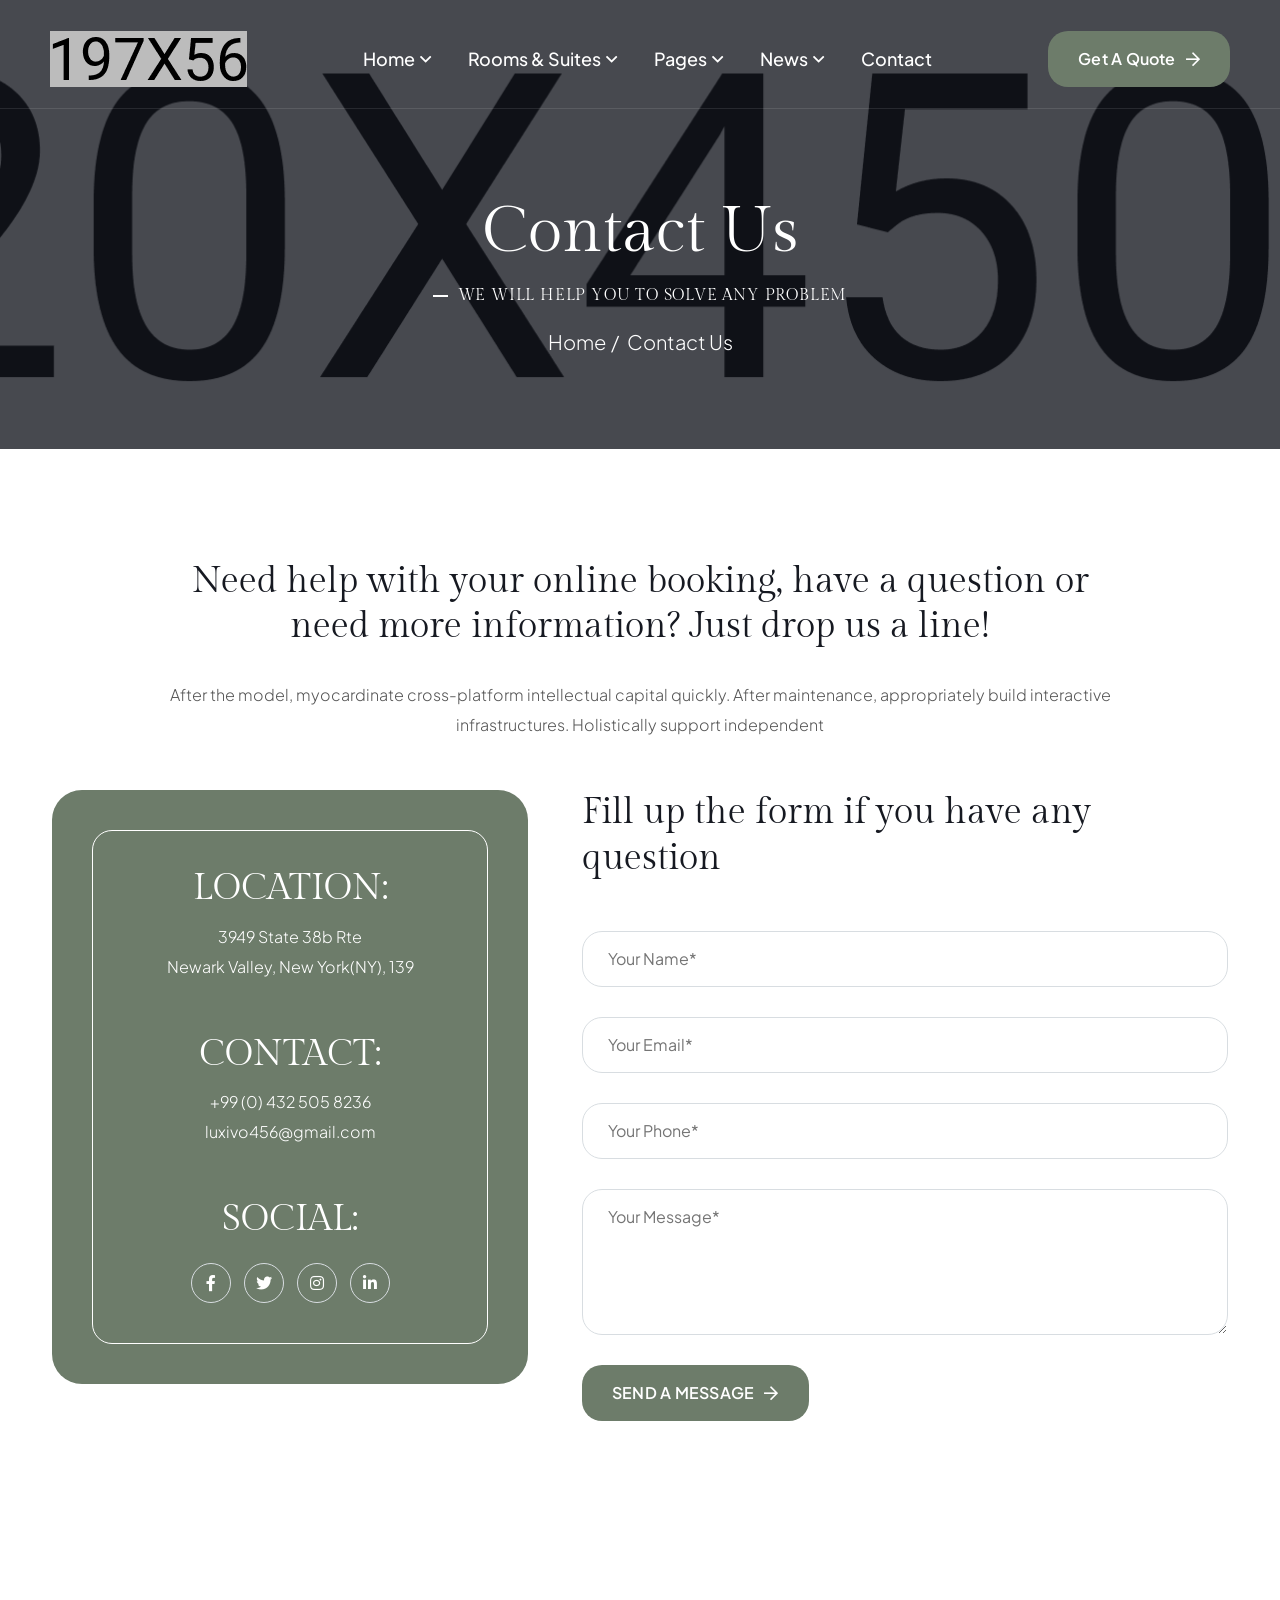
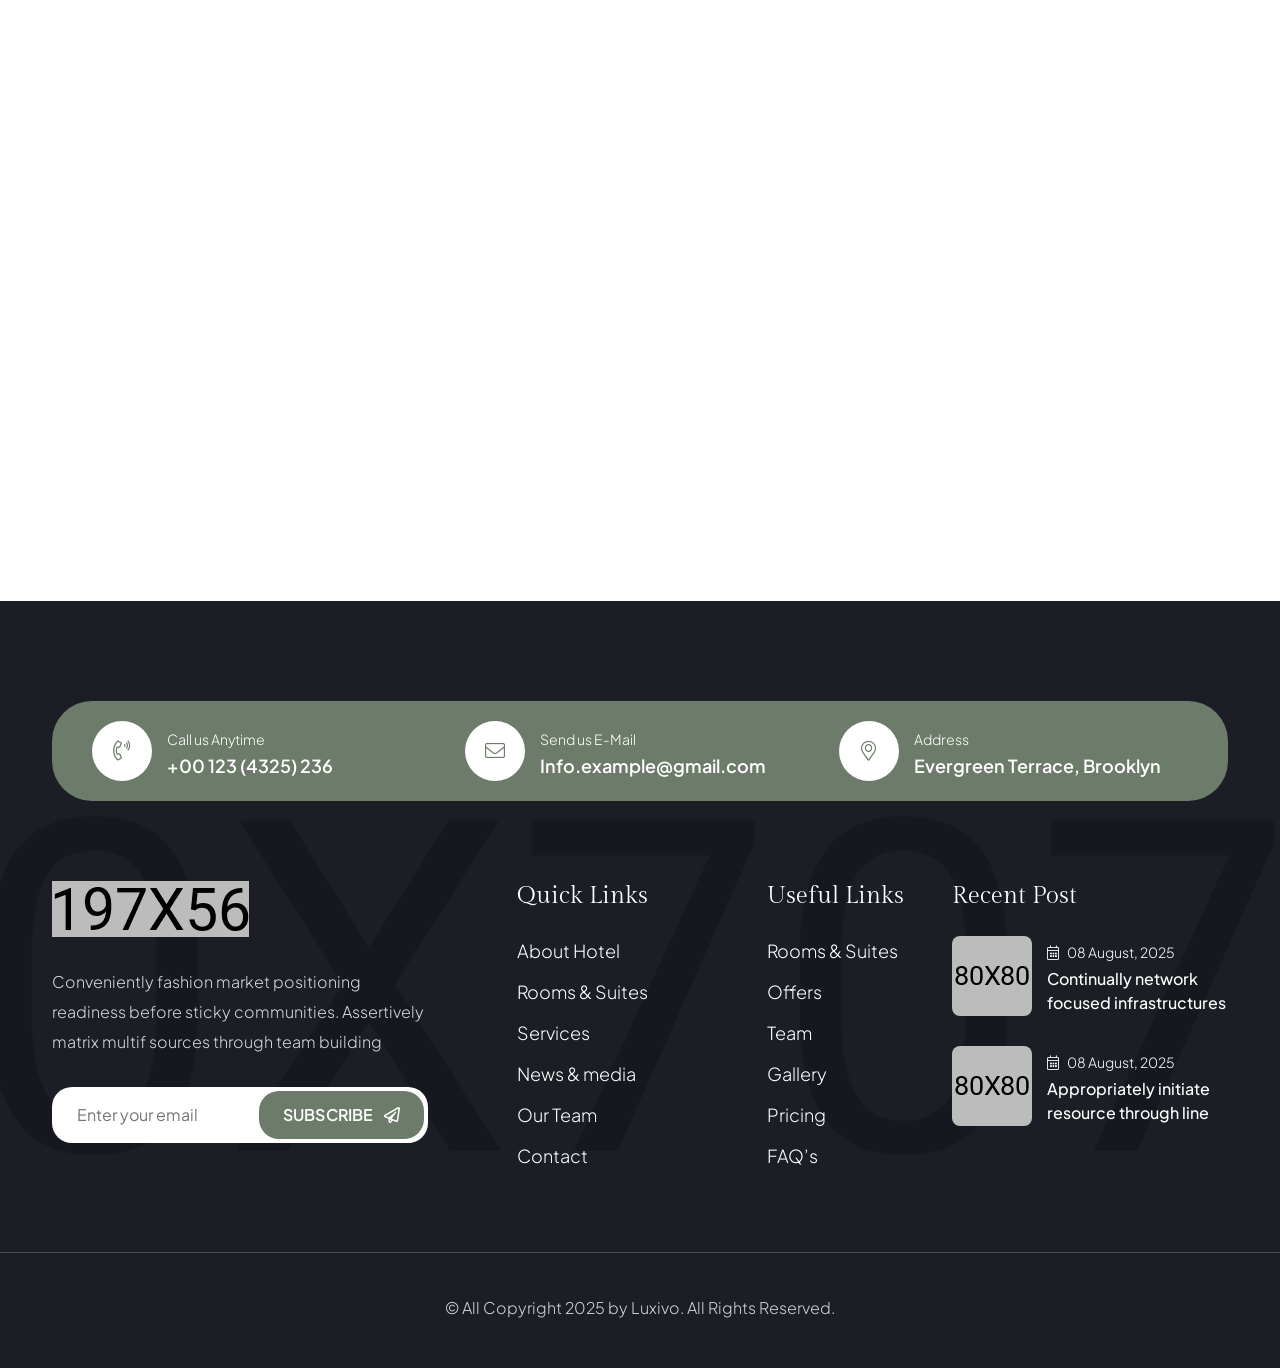
==== contact.html @ e7dfa87c "first commit" ====
<!DOCTYPE html>
<html lang="zxx">
    <head>
        <!--====== Required meta tags ======-->
        <meta charset="utf-8">
        <meta http-equiv="x-ua-compatible" content="ie=edge">
        <meta name="description" content="Hotel, Resort, Rooms">
        <meta name="viewport" content="width=device-width, initial-scale=1, shrink-to-fit=no">
        <!--====== Title ======-->
        <title>Luxivo - Hotel & Resort Booking HTML5 Template</title>
        <!--====== Favicon Icon ======-->
        <link rel="shortcut icon" href="assets/images/favicon.png" type="image/png">
        <!--====== Google Fonts ======-->
        <link href="https://fonts.googleapis.com/css2?family=Gilda+Display&family=Plus+Jakarta+Sans:ital,wght@0,200..800;1,200..800&display=swap" rel="stylesheet">
        <!--====== FontAwesome css ======-->
        <link rel="stylesheet" href="assets/fonts/fontawesome/css/all.min.css">
        <!--====== Bootstrap css ======-->
        <link rel="stylesheet" href="assets/css/plugins/bootstrap.min.css">
        <!--====== Slick-popup css ======-->
        <link rel="stylesheet" href="assets/css/plugins/slick.css">
        <!--====== Magnific-popup css ======-->
        <link rel="stylesheet" href="assets/css/plugins/magnific-popup.css">
        <!--====== Nice Select css ======-->
        <link rel="stylesheet" href="assets/css/plugins/nice-select.css">
        <!--====== Aos css ======-->
        <link rel="stylesheet" href="assets/css/plugins/aos.css">
        <!--====== Default css ======-->
        <link rel="stylesheet" href="assets/css/spacings.css">
        <!--====== Default css ======-->
        <link rel="stylesheet" href="assets/css/style.css">
    </head>
    <body>
        <!--====== Start Preloader ======-->
        <div class="preloader">
            <div class="loading-wrapper">
                <div class="loading"></div>
                <div id="loading-icon"><img src="assets/images/loader.png" alt="loader"></div>
            </div>
        </div><!--====== End Preloader ======-->
        <!--====== Start Overlay ======-->
        <div class="offcanvas__overlay"></div>
        <!--=== Start  Header Area  ===-->
        <header class="header-area header-one page-header transparent-header">
            <!--====  Header Navigation  ===-->
            <div class="header-navigation">
                <div class="container-fluid">
                    <!--====  Primary Menu  ===-->
                    <div class="primary-menu">
                        <!--====  Site Branding  ===-->
                        <div class="site-branding">
                            <a href="index.html" class="brand-logo"><img src="assets/images/logo/logo-white.png" alt="Brand Logo"></a>
                        </div>
                        <!--=== Main Menu ===-->
                        <div class="theme-nav-menu">
                            <!--=== Menu Top ===-->
                            <div class="theme-menu-top d-block d-xl-none">
                                <div class="site-branding">
                                    <a href="index.html" class="brand-logo"><img src="assets/images/logo/logo-main.png" alt="Brand Logo"></a>
                                </div>
                            </div>
                            <!--=== Main Menu ===-->
                            <nav class="main-menu">
                                <ul>
                                    <li class="menu-item has-children"><a href="index.html">Home</a>
                                        <ul class="sub-menu">
                                            <li><a href="index.html">Home One</a></li>
                                            <li><a href="index-2.html">Home Two</a></li>
                                            <li><a href="index-3.html">Home Three</a></li>
                                        </ul>
                                    </li>
                                    <li class="menu-item has-children"><a href="#">Rooms & Suites</a>
                                        <ul class="sub-menu">
                                            <li><a href="rooms.html">Rooms Grid</a></li>
                                            <li><a href="rooms-2.html">Rooms List</a></li>
                                            <li><a href="room-details.html">Room Details</a></li>
                                        </ul>
                                    </li>
                                    <li class="menu-item has-children"><a href="#">Pages</a>
                                        <ul class="sub-menu">
                                            <li><a href="about.html">About Us</a></li>
                                            <li><a href="services.html">Services</a>
                                                <ul class="sub-menu">
                                                    <li><a href="services.html">Services</a></li>
                                                    <li><a href="service-details.html">Service Details</a></li>
                                                </ul>
                                            </li>
                                            <li><a href="offer.html">Offers</a></li>
                                            <li><a href="offer-details.html">Offer Details</a></li>
                                            <li><a href="gallery.html">Our Gallery</a></li>
                                            <li><a href="team.html">Our Team</a></li>
                                            <li><a href="team-details.html">Team Details</a></li>
                                            <li><a href="pricing.html">Pricing</a></li>
                                            <li><a href="faqs.html">Faqs</a></li>
                                            <li><a href="404.html">404</a></li>
                                        </ul>
                                    </li>
                                    <li class="menu-item has-children"><a href="#">News</a>
                                        <ul class="sub-menu">
                                            <li><a href="blog-grid.html">Blog Grid</a></li>
                                            <li><a href="blog-standard.html">Blog Standard</a></li>
                                            <li><a href="blog-details.html">Blog Details</a></li>
                                        </ul>
                                    </li>
                                    <li class="menu-item"><a href="contact.html">Contact</a></li>
                                </ul>
                            </nav>
                            <!--=== Nav Button ===-->
                            <div class="theme-nav-button mt-20 d-block d-md-none">
                                <a href="contact.html" class="theme-btn style-one">Get A Quote<i class="far fa-arrow-right"></i></a>
                            </div>
                            <!--===  Menu Bottom ===-->
                            <div class="theme-menu-bottom mt-50 d-block d-xl-none">
                                <h5>Follow Us</h5>
                                <ul class="social-link">
                                    <li><a href="#"><i class="fab fa-facebook-f"></i></a></li>
                                    <li><a href="#"><i class="fab fa-twitter"></i></a></li>
                                    <li><a href="#"><i class="fab fa-linkedin-in"></i></a></li>
                                    <li><a href="#"><i class="fab fa-youtube"></i></a></li>
                                </ul>
                            </div>
                        </div>
                        <!--=== Header Nav Right ===-->
                        <div class="nav-right-item">
                            <div class="nav-button d-none d-md-block">
                                <a href="contact.html" class="theme-btn style-one">Get A Quote<i class="far fa-arrow-right"></i></a>
                            </div>
                            <div class="navbar-toggler">
                                <span></span>
                                <span></span>
                                <span></span>
                            </div>
                        </div>
                    </div>
                </div>
            </div>    
        </header><!--=== End  Header Area  ===-->
        <main>
            <!--======  Start Page Hero Section  ======-->
            <section class="page-hero bg_cover p-r z-1" data-src="assets/images/innerpage/bg/page-bg.jpg">
                <div class="container">
                    <div class="row justify-content-center">
                        <div class="col-lg-8">
                            <!--=== Page Content ===-->
                            <div class="page-content text-center">
                                <h1>Contact Us</h1>
                                <h6>We will help you to solve any problem</h6>
                                <ul>
                                    <li><a href="index.html">Home</a></li>
                                    <li>Contact Us</li>
                                </ul>
                            </div>
                        </div>
                    </div>
                </div>
            </section><!--======  End Page Hero Section  ======-->
            <!--======  Start Contact Section  ======-->
            <section class="luxivo-contact-sec pt-110 pb-120">
                <div class="container">
                    <div class="row justify-content-center">
                        <div class="col-lg-10">
                            <!--=== Text Box ===-->
                            <div class="text-box text-center mb-50">
                                <h3 class="mb-30" data-aos="fade-up" data-aos-duration="800">Need help with your online booking,
have a question or need more information? Just drop us a line!</h3>
                                <p data-aos="fade-up" data-aos-duration="1000">After the model, myocardinate cross-platform intellectual capital quickly.  After maintenance, appropriately build interactive infrastructures.  Holistically support independent</p>
                            </div>
                        </div>
                    </div>
                    <div class="row">
                        <div class="col-lg-5">
                            <!--=== Contact Info Wrapper ===-->
                            <div class="contact-info-wrapper mb-5 mb-xl-0" data-aos="fade-up" data-aos-duration="800">
                                <div class="contact-info-box">
                                    <div class="luxivo-info-box text-center">
                                        <div class="content">
                                            <h3>LOCATION:</h3>
                                            <p>3949 State 38b Rte <br> Newark Valley, New York(NY), 139</p>
                                        </div>
                                    </div>
                                    <div class="luxivo-info-box text-center">
                                        <div class="content">
                                            <h3>CONTACT:</h3>
                                            <p><a href="tel:+99(0)4325058236">+99 (0) 432 505 8236</a></p>
                                            <p><a href="tel:luxivo456@gmail.com">luxivo456@gmail.com</a></p>
                                        </div>
                                    </div>
                                    <div class="luxivo-info-box text-center">
                                        <div class="content">
                                            <h3 class="mb-20">SOCIAL:</h3>
                                            <div class="social-box">
                                                <a href="#"><i class="fab fa-facebook-f"></i></a>
                                                <a href="#"><i class="fab fa-twitter"></i></a>
                                                <a href="#"><i class="fab fa-instagram"></i></a>
                                                <a href="#"><i class="fab fa-linkedin-in"></i></a>
                                            </div>
                                        </div>
                                    </div>
                                </div>
                            </div>
                        </div>
                        <div class="col-lg-7">
                            <!--=== Contact Wrapper ===-->
                            <div class="contact-form-wrapper" data-aos="fade-up" data-aos-duration="1000">
                                <h3 class="mb-50">Fill up the form if you have any question</h3>
                                <form class="contact-form">
                                    <div class="form-gorup">
                                        <input type="text" class="form_control" placeholder="Your Name*" name="name" required>
                                    </div>
                                    <div class="form-gorup">
                                        <input type="email" class="form_control" placeholder="Your Email*" name="email" required>
                                    </div>
                                    <div class="form-gorup">
                                        <input type="text" class="form_control" placeholder="Your Phone*" name="phone" required>
                                    </div>
                                    <div class="form-gorup">
                                        <textarea class="form_control" name="message" placeholder="Your Message*" rows="4"></textarea>
                                    </div>
                                    <div class="form-gorup">
                                        <button class="theme-btn style-one">SEND A MESSAGE<i class="far fa-arrow-right"></i></button>
                                    </div>
                                </form>
                            </div>
                        </div>
                    </div>
                </div>
            </section><!--======  End Contact Section  ======-->
            <!--======  Start Map Section  ======-->
            <section class="luxivo-map-sec">
                <!--=== Map Box ===-->
                <div class="map-box mb-5 mb-xl-0" data-aos="fade-up" data-aos-duration="1200">
                    <iframe src="https://www.google.com/maps/embed?pb=!1m10!1m8!1m3!1d96777.16150026117!2d-74.00840582560909!3d40.71171357405996!3m2!1i1024!2i768!4f13.1!5e0!3m2!1sen!2sbd!4v1706508986625!5m2!1sen!2sbd" loading="lazy">
                    </iframe>
                </div>
            </section>
        </main>
        <!--======  Start Footer  ======-->
        <footer class="main-footer bg_cover" data-src="assets/images/footer/footer-bg.jpg">
            <!--=== Footer Top ===-->
            <div class="container">
                <div class="footer-top-area" data-aos="fade-up" data-aos-duration="800">
                    <div class="row">
                        <div class="col-lg-4 col-md-6">
                            <div class="luxivo-info-box style-one">
                                <div class="icon">
                                    <i class="fal fa-phone-volume"></i>
                                </div>
                                <div class="content">
                                    <span>Call us Anytime</span>
                                    <h5><a href="tel:+00123(4325)236">+00 123 (4325) 236</a></h5>
                                </div>
                            </div>
                        </div>
                        <div class="col-lg-4 col-md-6">
                            <div class="luxivo-info-box style-one">
                                <div class="icon">
                                    <i class="fal fa-envelope"></i>
                                </div>
                                <div class="content">
                                    <span>Send us E-Mail</span>
                                    <h5><a href="mailto:info.example@gmail.com">Info.example@gmail.com</a></h5>
                                </div>
                            </div>
                        </div>
                        <div class="col-lg-4 col-md-6">
                            <div class="luxivo-info-box style-one">
                                <div class="icon">
                                    <i class="fal fa-map-marker-alt"></i>
                                </div>
                                <div class="content">
                                    <span>Address</span>
                                    <h5>Evergreen Terrace, Brooklyn</h5>
                                </div>
                            </div>
                        </div>
                    </div>
                </div>
            </div>
            <!--=== Footer Widget Area ===-->
            <div class="footer-widget-area pt-80 pb-40">
                <div class="container">
                    <div class="row justify-content-center">
                        <div class="col-xl-4 col-md-6 col-sm-12 order-1">
                            <!--=== Footer Widget ===-->
                            <div class="footer-widget footer-about-widget mb-40" data-aos="fade-up" data-aos-duration="800">
                                <div class="widget-content">
                                    <div class="footer-logo mb-30">
                                        <img src="assets/images/logo/logo-white.png" alt="Logo White">
                                    </div>
                                    <p>Conveniently fashion market positioning readiness before sticky communities. Assertively matrix multif sources through team building</p>
                                    <div class="newsletter-box">
                                        <form>
                                            <div class="form-group">
                                                <input type="email" placeholder="Enter your email" class="form_control" required>
                                                <button class="theme-btn style-one">SUBSCRIBE <i class="far fa-paper-plane"></i></button>
                                            </div>
                                        </form>
                                    </div>
                                </div>
                            </div>
                        </div>
                        <div class="col-xl-5 col-sm-12 order-3 order-xl-2">
                            <div class="row">
                                <div class="col-md-6">
                                    <!--=== Footer Widget ===-->
                                    <div class="footer-widget footer-nav-widget mb-40" data-aos="fade-up" data-aos-duration="1000">
                                        <div class="widget-content">
                                            <h4 class="widget-title">Quick Links</h4>
                                            <ul class="widget-nav">
                                                <li><a href="about.html">About Hotel</a></li>
                                                <li><a href="rooms.html">Rooms & Suites</a></li>
                                                <li><a href="services.html">Services</a></li>
                                                <li><a href="blog-grid.html">News & media</a></li>
                                                <li><a href="team.html">Our Team</a></li>
                                                <li><a href="contact.html">Contact</a></li>
                                            </ul>
                                        </div>
                                    </div>
                                </div>
                                <div class="col-md-6">
                                    <!--=== Footer Widget ===-->
                                    <div class="footer-widget footer-nav-widget mb-40" data-aos="fade-up" data-aos-duration="1000">
                                        <div class="widget-content">
                                            <h4 class="widget-title">Useful Links</h4>
                                            <ul class="widget-nav">
                                                <li><a href="rooms.html">Rooms & Suites</a></li>
                                                <li><a href="offer.html">Offers</a></li>
                                                <li><a href="team.html">Team</a></li>
                                                <li><a href="gallery.html">Gallery</a></li>
                                                <li><a href="pricing.html">Pricing</a></li>
                                                <li><a href="faqs.html">FAQ’s</a></li>
                                            </ul>
                                        </div>
                                    </div>
                                </div>
                            </div>
                        </div>
                        <div class="col-xl-3 col-md-6 col-sm-12 order-2 order-xl-3">
                            <!--=== Footer Widget ===-->
                            <div class="footer-widget footer-post-widget mb-40" data-aos="fade-up" data-aos-duration="1400">
                                <div class="widget-content">
                                    <h4 class="widget-title">Recent Post</h4>
                                    <div class="recent-post-list">
                                        <div class="footer-recent-post mb-30">
                                            <div class="thumbnail">
                                                <img src="assets/images/footer/post-thumb1.jpg" alt="Post Thumbnail">
                                            </div>
                                            <div class="content">
                                                <span><i class="fal fa-calendar-alt"></i>08 August, 2025</span>
                                                <h6><a href="blog-details.html">Continually network focused infrastructures</a></h6>
                                            </div>
                                        </div>
                                        <div class="footer-recent-post mb-30">
                                            <div class="thumbnail">
                                                <img src="assets/images/footer/post-thumb2.jpg" alt="Post Thumbnail">
                                            </div>
                                            <div class="content">
                                                <span><i class="fal fa-calendar-alt"></i>08 August, 2025</span>
                                                <h6><a href="blog-details.html">Appropriately initiate resource through line</a></h6>
                                            </div>
                                        </div>
                                    </div>
                                </div>
                            </div>
                        </div>
                    </div>
                </div>
            </div>
            <!--=== Copyright Area ===-->
            <div class="copyright-area">
                <div class="container">
                    <div class="row">
                        <div class="col-xl-12">
                            <!--=== Copyright Text ===-->
                            <div class="copyright-text text-center">
                                <p>&copy; All Copyright 2025 by Luxivo. All Rights Reserved.</p>
                            </div>
                        </div>
                    </div>
                </div>
            </div>
        </footer><!--====== End Footer  ======-->
        <!--====== Back To Top  ======-->
        <div class="back-to-top" ><i class="far fa-angle-up"></i></div>
        <!--====== Jquery js ======-->
        <script src="assets/js/plugins/jquery-3.7.1.min.js"></script>
        <!--====== Bootstrap js ======-->
        <script src="assets/js/plugins/popper.min.js"></script>
        <!--====== Bootstrap js ======-->
        <script src="assets/js/plugins/bootstrap.min.js"></script>
        <!--====== Slick js ======-->
        <script src="assets/js/plugins/slick.min.js"></script>
        <!--====== Magnific js ======-->
        <script src="assets/js/plugins/jquery.magnific-popup.min.js"></script>
        <!--====== Waypoint js ======-->
        <script src="assets/js/plugins/jquery.waypoints.js"></script>
        <!--====== CounterUp js ======-->
        <script src="assets/js/plugins/jquery.counterup.min.js"></script>
        <!--====== Nice Select js ======-->
        <script src="assets/js/plugins/jquery.nice-select.min.js"></script>
        <!--====== ImagesLoaded js ======-->
        <script src="assets/js/plugins/imagesloaded.min.js"></script>
        <!--====== Isotope js ======-->
        <script src="assets/js/plugins/isotope.min.js"></script>
        <!--====== Aos js ======-->
        <script src="assets/js/plugins/aos.js"></script>
        <!--====== Common js ======-->
        <script src="assets/js/theme.js"></script>
    </body>
</html>
---- assets/css/spacings.css ----
/*---------------------------------------
    - Margin & Padding
-----------------------------------------*/
/*-- Margin Top --*/
.mt-5 {
  margin-top: 5px; }

.mt-10 {
  margin-top: 10px; }

.mt-15 {
  margin-top: 15px; }

.mt-20 {
  margin-top: 20px; }

.mt-25 {
  margin-top: 25px; }

.mt-30 {
  margin-top: 30px; }

.mt-35 {
  margin-top: 35px; }

.mt-40 {
  margin-top: 40px; }

.mt-45 {
  margin-top: 45px; }

.mt-50 {
  margin-top: 50px; }

.mt-55 {
  margin-top: 55px; }

.mt-60 {
  margin-top: 60px; }

.mt-65 {
  margin-top: 65px; }

.mt-70 {
  margin-top: 70px; }

.mt-75 {
  margin-top: 75px; }

.mt-80 {
  margin-top: 80px; }

.mt-85 {
  margin-top: 85px; }

.mt-90 {
  margin-top: 90px; }

.mt-95 {
  margin-top: 95px; }

.mt-100 {
  margin-top: 100px; }

.mt-105 {
  margin-top: 105px; }

.mt-110 {
  margin-top: 110px; }

.mt-115 {
  margin-top: 115px; }

.mt-120 {
  margin-top: 120px; }

.mt-125 {
  margin-top: 125px; }

.mt-130 {
  margin-top: 130px; }

.mt-135 {
  margin-top: 135px; }

.mt-140 {
  margin-top: 140px; }

.mt-145 {
  margin-top: 145px; }

.mt-150 {
  margin-top: 150px; }

.mt-155 {
  margin-top: 155px; }

.mt-160 {
  margin-top: 160px; }

.mt-165 {
  margin-top: 165px; }

.mt-170 {
  margin-top: 170px; }

.mt-175 {
  margin-top: 175px; }

.mt-180 {
  margin-top: 180px; }

.mt-185 {
  margin-top: 185px; }

.mt-190 {
  margin-top: 190px; }

.mt-195 {
  margin-top: 195px; }

.mt-200 {
  margin-top: 200px; }

.mt-205{
  margin-top: 205px;
}
.mt-210{
  margin-top: 210px;
}
.mt-215{
  margin-top: 215px;
}
.mt-220{
  margin-top: 220px;
}
.mt-225{
  margin-top: 225px;
}
.mt-230{
  margin-top: 230px;
}
.mt-235{
  margin-top: 235px;
}
.mt-240{
  margin-top: 240px;
}
.mt-245{
  margin-top: 245px;
}
.mt-250{
  margin-top: 250px;
}
.mt-255{
  margin-top: 255px;
}
.mt-260{
  margin-top: 260px;
}
.mt-265{
  margin-top: 265px;
}
.mt-270{
  margin-top: 270px;
}
.mt-275{
  margin-top: 275px;
}
.mt-280{
  margin-top: 280px;
}
.mt-285{
  margin-top: 285px;
}
.mt-290{
  margin-top: 290px;
}
.mt-295{
  margin-top: 295px;
}
.mt-300{
  margin-top: 300px;
}
/*-- Margin Bottom --*/
.mb-5 {
  margin-bottom: 5px; }

.mb-10 {
  margin-bottom: 10px; }

.mb-15 {
  margin-bottom: 15px; }

.mb-20 {
  margin-bottom: 20px; }

.mb-25 {
  margin-bottom: 25px; }

.mb-30 {
  margin-bottom: 30px; }

.mb-35 {
  margin-bottom: 35px; }

.mb-40 {
  margin-bottom: 40px; }

.mb-45 {
  margin-bottom: 45px; }

.mb-50 {
  margin-bottom: 50px; }

.mb-55 {
  margin-bottom: 55px; }

.mb-60 {
  margin-bottom: 60px; }

.mb-65 {
  margin-bottom: 65px; }

.mb-70 {
  margin-bottom: 70px; }

.mb-75 {
  margin-bottom: 75px; }

.mb-80 {
  margin-bottom: 80px; }

.mb-85 {
  margin-bottom: 85px; }

.mb-90 {
  margin-bottom: 90px; }

.mb-95 {
  margin-bottom: 95px; }

.mb-100 {
  margin-bottom: 100px; }

.mb-105 {
  margin-bottom: 105px; }

.mb-110 {
  margin-bottom: 110px; }

.mb-115 {
  margin-bottom: 115px; }

.mb-120 {
  margin-bottom: 120px; }

.mb-125 {
  margin-bottom: 125px; }

.mb-130 {
  margin-bottom: 130px; }

.mb-135 {
  margin-bottom: 135px; }

.mb-140 {
  margin-bottom: 140px; }

.mb-145 {
  margin-bottom: 145px; }

.mb-150 {
  margin-bottom: 150px; }

.mb-155 {
  margin-bottom: 155px; }

.mb-160 {
  margin-bottom: 160px; }

.mb-165 {
  margin-bottom: 165px; }

.mb-170 {
  margin-bottom: 170px; }

.mb-175 {
  margin-bottom: 175px; }

.mb-180 {
  margin-bottom: 180px; }

.mb-185 {
  margin-bottom: 185px; }

.mb-190 {
  margin-bottom: 190px; }

.mb-195 {
  margin-bottom: 195px; }

.mb-200 {
  margin-bottom: 200px; }

.mb-205 {
  margin-bottom: 205px; }

.mb-210 {
  margin-bottom: 210px; }

.mb-215 {
  margin-bottom: 215px; }

.mb-220 {
  margin-bottom: 220px; }

.mb-225 {
  margin-bottom: 225px; }

.mb-230 {
  margin-bottom: 230px; }

.mb-235 {
  margin-bottom: 235px; }

.mb-240 {
  margin-bottom: 240px; }

.mb-245 {
  margin-bottom: 245px; }

.mb-250 {
  margin-bottom: 250px; }

.mb-255 {
  margin-bottom: 255px; }

.mb-260 {
  margin-bottom: 260px; }

.mb-265 {
  margin-bottom: 265px; }

.mb-270 {
  margin-bottom: 270px; }

.mb-275 {
  margin-bottom: 275px; }

.mb-280 {
  margin-bottom: 280px; }

.mb-285 {
  margin-bottom: 285px; }

.mb-290 {
  margin-bottom: 290px; }

.mb-295 {
  margin-bottom: 295px; }

.mb-300 {
  margin-bottom: 300px; }

/*-- Padding Top --*/
.pt-5 {
  padding-top: 5px; }

.pt-10 {
  padding-top: 10px; }

.pt-15 {
  padding-top: 15px; }

.pt-20 {
  padding-top: 20px; }

.pt-25 {
  padding-top: 25px; }

.pt-30 {
  padding-top: 30px; }

.pt-35 {
  padding-top: 35px; }

.pt-40 {
  padding-top: 40px; }

.pt-45 {
  padding-top: 45px; }

.pt-50 {
  padding-top: 50px; }

.pt-55 {
  padding-top: 55px; }

.pt-60 {
  padding-top: 60px; }

.pt-65 {
  padding-top: 65px; }

.pt-70 {
  padding-top: 70px; }

.pt-75 {
  padding-top: 75px; }

.pt-80 {
  padding-top: 80px; }

.pt-85 {
  padding-top: 85px; }

.pt-90 {
  padding-top: 90px; }

.pt-95 {
  padding-top: 95px; }

.pt-100 {
  padding-top: 100px; }

.pt-105 {
  padding-top: 105px; }

.pt-110 {
  padding-top: 110px; }

.pt-115 {
  padding-top: 115px; }

.pt-120 {
  padding-top: 120px; }

.pt-125 {
  padding-top: 125px; }

.pt-130 {
  padding-top: 130px; }

.pt-135 {
  padding-top: 135px; }

.pt-140 {
  padding-top: 140px; }

.pt-145 {
  padding-top: 145px; }

.pt-150 {
  padding-top: 150px; }

.pt-155 {
  padding-top: 155px; }

.pt-160 {
  padding-top: 160px; }

.pt-165 {
  padding-top: 165px; }

.pt-170 {
  padding-top: 170px; }

.pt-175 {
  padding-top: 175px; }

.pt-180 {
  padding-top: 180px; }

.pt-185 {
  padding-top: 185px; }

.pt-190 {
  padding-top: 190px; }

.pt-195 {
  padding-top: 195px; }

.pt-200 {
  padding-top: 200px; }

.pt-205 {
  padding-top: 205px; }

.pt-210 {
  padding-top: 210px; }

.pt-215 {
  padding-top: 215px; }

.pt-220 {
  padding-top: 220px; }

.pt-225 {
  padding-top: 225px; }

.pt-230 {
  padding-top: 230px; }

.pt-235 {
  padding-top: 235px; }

.pt-240 {
  padding-top: 240px; }

.pt-245 {
  padding-top: 245px; }

.pt-250 {
  padding-top: 250px; }

.pt-255 {
  padding-top: 255px; }

.pt-260 {
  padding-top: 260px; }

.pt-265 {
  padding-top: 265px; }

.pt-270 {
  padding-top: 270px; }

.pt-275 {
  padding-top: 275px; }

.pt-280 {
  padding-top: 280px; }

.pt-285 {
  padding-top: 285px; }

.pt-290 {
  padding-top: 290px; }

.pt-295 {
  padding-top: 295px; }

.pt-300 {
  padding-top: 300px; }


/*-- Padding Bottom --*/
.pb-5 {
  padding-bottom: 5px; }

.pb-10 {
  padding-bottom: 10px; }

.pb-15 {
  padding-bottom: 15px; }

.pb-20 {
  padding-bottom: 20px; }

.pb-25 {
  padding-bottom: 25px; }

.pb-30 {
  padding-bottom: 30px; }

.pb-35 {
  padding-bottom: 35px; }

.pb-40 {
  padding-bottom: 40px; }

.pb-45 {
  padding-bottom: 45px; }

.pb-50 {
  padding-bottom: 50px; }

.pb-55 {
  padding-bottom: 55px; }

.pb-60 {
  padding-bottom: 60px; }

.pb-65 {
  padding-bottom: 65px; }

.pb-70 {
  padding-bottom: 70px; }

.pb-75 {
  padding-bottom: 75px; }

.pb-80 {
  padding-bottom: 80px; }

.pb-85 {
  padding-bottom: 85px; }

.pb-90 {
  padding-bottom: 90px; }

.pb-95 {
  padding-bottom: 95px; }

.pb-100 {
  padding-bottom: 100px; }

.pb-105 {
  padding-bottom: 105px; }

.pb-110 {
  padding-bottom: 110px; }

.pb-115 {
  padding-bottom: 115px; }

.pb-120 {
  padding-bottom: 120px; }

.pb-125 {
  padding-bottom: 125px; }

.pb-130 {
  padding-bottom: 130px; 
}


.pb-135 {
  padding-bottom: 135px; }

.pb-140 {
  padding-bottom: 140px; }

.pb-145 {
  padding-bottom: 145px; }

.pb-150 {
  padding-bottom: 150px; }

.pb-155 {
  padding-bottom: 155px; }

.pb-160 {
  padding-bottom: 160px; }

.pb-165 {
  padding-bottom: 165px; }

.pb-170 {
  padding-bottom: 170px; }

.pb-175 {
  padding-bottom: 175px; }

.pb-180 {
  padding-bottom: 180px; }

.pb-185 {
  padding-bottom: 185px; }

.pb-190 {
  padding-bottom: 190px; }

.pb-195 {
  padding-bottom: 195px; }

.pb-200 {
  padding-bottom: 200px; }

.pb-205 {
  padding-bottom: 205px; }

.pb-210 {
  padding-bottom: 210px; }

.pb-215 {
  padding-bottom: 215px; }

.pb-220 {
  padding-bottom: 220px; }

.pb-225 {
  padding-bottom: 225px; }

.pb-230 {
  padding-bottom: 230px; }

.pb-235 {
  padding-bottom: 235px; }

.pb-240 {
  padding-bottom: 240px; }

.pb-245 {
  padding-bottom: 245px; }

.pb-250 {
  padding-bottom: 250px; }

.pb-255 {
  padding-bottom: 255px; }

.pb-260 {
  padding-bottom: 260px; }

.pb-265 {
  padding-bottom: 265px; }

.pb-270 {
  padding-bottom: 270px; }

.pb-275 {
  padding-bottom: 275px; }

.pb-280 {
  padding-bottom: 280px; }

.pb-285 {
  padding-bottom: 285px; }

.pb-290 {
  padding-bottom: 290px; }

.pb-295 {
  padding-bottom: 295px; }

.pb-300 {
  padding-bottom: 300px; }
---- assets/css/style.css ----
/*----------------------------------------------------------------------------------- 

Template Name: Luxivo - Hotel & Resort Booking HTML5 Template
URI: https://nayonacademy.com/
Description: Luxivo is a modern, elegant, and fully responsive HTML template designed specifically for hotels, resorts, villas, guest houses, and all kinds of accommodation booking websites. With a clean layout and user-friendly design, Luxivo makes it simple for your customers to explore rooms, check availability, and make reservations with ease.
Author: Themeservices
Author URI: https://themeforest.net/user/themeservices
Version: 1.0 


------------------------------------------------------
   CSS INDEX
-----------------------------------------------------

    # Components
        # Base CSS
        # Common CSS
        # Preloader CSS
        # Offcanvas CSS
        # Animation CSS
        # Button CSS
    # Sections
       # Header CSS
       # Hero Section CSS
       # Search Section CSS
       # Elements CSS
       # About Section CSS
       # Features Section CSS
       # Service Section CSS
       # Counter Section CSS
       # Gallery Section CSS
       # Room Section CSS
       # Pricing Section CSS
       # Faq Section CSS
       # Team Section CSS
       # Testimonial Section CSS
       # Blog Section CSS
       # CTA Section CSS
       # Contact Section CSS
       # Error Section CSS
       # Footer CSS
-------------------------------------------------------    */
/*---- 

====================
1. Base CSS
    # base  CSS
====================

----*/
/* Base CSS */
:root {
  --primary-color: #6D7C6A;
  --heading-color: #161921;
  --primary-black-color: #161921;
  --gray-color: #F8F8F8;
  --white-color: #ffffff;
  --text-color: #565656;
  --border-color: #D8DDE1;
  --heading-font: "Gilda Display", serif;
  --body-font: "Plus Jakarta Sans", sans-serif;
}

html {
  font-size: 100%;
}

* {
  margin: 0;
  padding: 0;
  -webkit-box-sizing: border-box;
  box-sizing: border-box;
}

a {
  color: inherit;
  text-decoration: none;
  -webkit-transition: all 0.3s ease-out 0s;
  transition: all 0.3s ease-out 0s;
}
a:hover, a:focus {
  color: inherit;
  text-decoration: none;
}

a:focus,
input:focus,
textarea:focus,
button:focus {
  text-decoration: none;
  outline: none;
}

i,
span,
a {
  display: inline-block;
}

h1,
h2,
h3,
h4,
h5,
h6 {
  margin: 0px;
  color: var(--heading-color);
  font-family: var(--heading-font);
}

h1 {
  font-size: 80px;
  line-height: 1.15em;
}

h2 {
  font-size: 48px;
  line-height: 1.25em;
}

h3 {
  font-size: 36px;
  line-height: 1.27em;
}

h4 {
  font-size: 24px;
  line-height: 1.3em;
}

h5 {
  font-size: 18px;
  line-height: 1.1;
}

h6 {
  font-size: 16px;
  line-height: 1.5em;
}

ul, ol {
  margin: 0px;
  padding: 0px;
  list-style-type: none;
}

p {
  margin: 0px;
}

input, textarea {
  display: inherit;
}

button {
  background-color: transparent;
  border: none;
}

label {
  margin-bottom: 0;
}

iframe {
  width: 100%;
  border: none;
  display: inherit;
}

img {
  max-width: 100%;
}

body {
  font-weight: normal;
  font-style: normal;
  font-weight: 300;
  color: var(--text-color);
  font-family: var(--body-font);
  font-size: 16px;
  line-height: 30px;
  overflow-x: hidden;
}

main {
  display: block;
  width: 100%;
}

/*===== Scrollbar =====*/
::-webkit-scrollbar {
  width: 5px;
}

::-webkit-scrollbar-track {
  background: #abafb9;
}

::-webkit-scrollbar-thumb {
  background-color: #13172b;
}

/*---- 

====================
01. Base CSS
    # Common CSS
====================

----*/
@media (min-width: 1451px) {
  .container {
    max-width: 1314px;
  }
}
@media (min-width: 1200px) and (max-width: 1450px) {
  .container {
    max-width: 1200px;
  }
}
#smooth-wrapper {
  z-index: 1;
}

.p-r {
  position: relative;
}

.bg_cover {
  background-repeat: no-repeat;
  background-size: cover;
  background-position: 100% 100%;
}

.font-200 {
  font-weight: 200;
}

.form-group {
  position: relative;
}

label {
  margin-bottom: 0;
}

.form_control {
  width: 100%;
}

.text-white p,
.text-white h6,
.text-white h5,
.text-white h4,
.text-white h3,
.text-white h2, .text-white h1 {
  color: var(--white-color);
}

.gray-color {
  background-color: var(--gray-color);
}

.nice-select {
  cursor: pointer;
}
.nice-select:after {
  position: absolute;
  right: 20px;
  content: "\f107";
  font-family: "Font Awesome 5 Pro";
}

.ratings i {
  color: #FF9500;
}

/* Section Title */
.sub-title {
  font-size: 20px;
  line-height: 1;
  font-family: var(--heading-font);
  color: var(--primary-color);
  font-weight: 700;
  text-transform: uppercase;
}

.section-title .sub-title {
  margin-bottom: 13px;
}
.section-title h2 {
  font-size: 48px;
  margin-bottom: 20px;
}
@media screen and (max-width: 991.98px) {
  .section-title h2 {
    font-size: 40px;
    line-height: 55px;
  }
}
@media (max-width: 575.98px) {
  .section-title h2 {
    font-size: 28px;
    line-height: 1.5em;
  }
}

.text-white .sub-title {
  color: var(--primary-color);
}
.text-white .sub-title:after {
  background-color: var(--primary-color);
}

/* Check List */
.check-list li {
  color: var(--heading-color);
  font-size: 16px;
  line-height: 26px;
}
.check-list.style-one li {
  display: -webkit-box;
  display: -ms-flexbox;
  display: flex;
  -webkit-box-align: center;
      -ms-flex-align: center;
          align-items: center;
}
.check-list.style-one li:not(:last-child) {
  margin-bottom: 25px;
}
.check-list.style-one li i {
  margin-right: 10px;
  color: var(--primary-color);
}
.check-list.style-two li {
  position: relative;
  padding-left: 25px;
}
.check-list.style-two li:not(:last-child) {
  margin-bottom: 10px;
}
.check-list.style-two li:before {
  position: absolute;
  top: 11px;
  left: 0;
  content: "";
  width: 10px;
  height: 10px;
  border-radius: 50%;
  background-color: var(--primary-color);
}

/* Floatig Animation */
.animate-float-bob-x {
  -webkit-animation-name: float-bob-x;
          animation-name: float-bob-x;
  -webkit-animation-duration: 2s;
          animation-duration: 2s;
  -webkit-animation-iteration-count: infinite;
          animation-iteration-count: infinite;
  -webkit-animation-timing-function: linear;
          animation-timing-function: linear;
}

.animate-float-bob-y {
  -webkit-animation-name: float-bob-y;
          animation-name: float-bob-y;
  -webkit-animation-duration: 2s;
          animation-duration: 2s;
  -webkit-animation-iteration-count: infinite;
          animation-iteration-count: infinite;
  -webkit-animation-timing-function: linear;
          animation-timing-function: linear;
}

/* Rotate360 */
.rotate360 {
  -webkit-animation: spin 7s linear infinite;
  animation: spin 7s linear infinite;
}

/* ZoomInOut */
.zoomInOut {
  -webkit-animation: zoomInOut 6s linear infinite;
          animation: zoomInOut 6s linear infinite;
}

/* Switch Box */
.theme-switch-box {
  display: -webkit-box;
  display: -ms-flexbox;
  display: flex;
  -webkit-box-align: center;
      -ms-flex-align: center;
          align-items: center;
}
.theme-switch-box span {
  font-size: 18px;
  color: var(--heading-color);
}
.theme-switch-box span.left {
  margin-right: 10px;
}
.theme-switch-box span.right {
  margin-left: 10px;
}
.theme-switch-box .switch {
  display: inline-block;
  height: 26px;
  position: relative;
  width: 60px;
}
.theme-switch-box .switch input {
  display: none;
}
.theme-switch-box .switch input:checked + .slider:before {
  -webkit-transform: translateX(33px);
          transform: translateX(33px);
}
.theme-switch-box .switch .slider {
  background-color: var(--primary-black-color);
  position: absolute;
  bottom: 0;
  left: 0;
  right: 0;
  top: 0;
  margin-right: 0;
  cursor: pointer;
}
.theme-switch-box .switch .slider.round {
  border-radius: 15px;
}
.theme-switch-box .switch .slider:before {
  background-color: var(--white-color);
  position: absolute;
  bottom: 3px;
  left: 3px;
  content: "";
  height: 20px;
  width: 20px;
  border-radius: 50%;
  -webkit-transition: all 0.3s;
  transition: all 0.3s;
}

/* Pagination */
.theme-pagination ul li {
  display: inline-block;
  margin-left: 2.5px;
  margin-right: 2.5px;
}
.theme-pagination ul li a {
  width: 50px;
  height: 50px;
  border-radius: 50%;
  border: 1px solid var(--border-color);
  display: -webkit-box;
  display: -ms-flexbox;
  display: flex;
  -webkit-box-align: center;
      -ms-flex-align: center;
          align-items: center;
  -webkit-box-pack: center;
      -ms-flex-pack: center;
          justify-content: center;
  font-weight: 700;
  color: var(--heading-color);
}
.theme-pagination ul li a:hover {
  background-color: var(--primary-color);
  color: var(--white-color);
  border-color: transparent;
}

/*====== Start Back to top css ======*/
.back-to-top {
  border-radius: 50%;
  bottom: 30px;
  cursor: pointer;
  display: none;
  font-size: 20px;
  width: 50px;
  height: 50px;
  line-height: 50px;
  position: fixed;
  right: 30px;
  text-align: center;
  text-decoration: none;
  -webkit-transition: 0.3s;
  transition: 0.3s;
  z-index: 337;
  color: var(--white-color);
  background-color: var(--primary-color);
}
.back-to-top:hover {
  background-color: var(--primary-color);
  color: var(--white-color);
}

/* Preloader CSS */
.preloader {
  bottom: 0;
  height: 100%;
  left: 0;
  position: fixed;
  right: 0;
  top: 0;
  width: 100%;
  z-index: 99999;
  display: -webkit-box;
  display: -ms-flexbox;
  display: flex;
  -webkit-box-align: center;
      -ms-flex-align: center;
          align-items: center;
  -webkit-box-pack: center;
      -ms-flex-pack: center;
          justify-content: center;
  background-color: var(--white-color);
}
.preloader .loading, .preloader .loading-wrapper {
  height: 100px;
  position: relative;
  width: 100px;
  border-radius: 100%;
}
.preloader .loading-wrapper {
  margin: 40px auto;
}
.preloader .loading-wrapper .loading {
  border: 1px solid transparent;
  border-color: transparent var(--primary-black-color) transparent var(--primary-black-color);
  -webkit-animation: rotate-loading 1.5s linear 0s infinite normal;
          animation: rotate-loading 1.5s linear 0s infinite normal;
  -webkit-transform-origin: 50% 50%;
          transform-origin: 50% 50%;
  -webkit-transition: all 0.5s ease-in-out;
  transition: all 0.5s ease-in-out;
}
.preloader .loading-wrapper #loading-icon {
  position: absolute;
  top: 50%;
  left: 50%;
  -webkit-transform: translate(-50%, -50%);
          transform: translate(-50%, -50%);
}
.preloader .loading-wrapper #loading-icon img {
  width: 40px;
}

@-webkit-keyframes rotate-loading {
  0% {
    -webkit-transform: rotate(0deg);
            transform: rotate(0deg);
  }
  100% {
    -webkit-transform: rotate(360deg);
            transform: rotate(360deg);
  }
}

@keyframes rotate-loading {
  0% {
    -webkit-transform: rotate(0deg);
            transform: rotate(0deg);
  }
  100% {
    -webkit-transform: rotate(360deg);
            transform: rotate(360deg);
  }
}
/* Offcanvas Overlay */
.offcanvas__overlay {
  position: fixed;
  height: 100%;
  width: 100%;
  background: #151515;
  z-index: 1000;
  top: 0;
  opacity: 0;
  visibility: hidden;
  right: 0;
  -webkit-transition: all 0.3s;
  transition: all 0.3s;
}
.offcanvas__overlay.overlay-open {
  opacity: 0.8;
  visibility: visible;
}

.sidebar-btn {
  margin-left: 15px;
  cursor: pointer;
  text-align: right;
}

.sidebar-btn span {
  width: 30px;
  display: block;
  height: 2px;
  background-color: var(--heading-color);
}
.sidebar-btn span:nth-child(2) {
  margin-top: 5px;
  margin-bottom: 5px;
  width: 25px;
  margin-left: auto;
}

.sidebar-panel {
  position: fixed;
  z-index: 1111;
  right: 0;
  top: 0;
  width: 350px;
  height: 100%;
  opacity: 1;
  background-color: var(--white-color);
  -webkit-transition: opacity 0.45s ease-in-out, -webkit-transform 0.45s ease-in-out;
  transition: opacity 0.45s ease-in-out, -webkit-transform 0.45s ease-in-out;
  transition: transform 0.45s ease-in-out, opacity 0.45s ease-in-out;
  transition: transform 0.45s ease-in-out, opacity 0.45s ease-in-out, -webkit-transform 0.45s ease-in-out;
  -webkit-transform: translateX(calc(100% + 80px));
          transform: translateX(calc(100% + 80px));
  padding: 40px 30px;
  overflow: auto;
}
.sidebar-panel.info-open {
  -webkit-transform: translateX(0);
          transform: translateX(0);
  opacity: 1;
}
.sidebar-panel .panel-close .panel-close-btn {
  width: 40px;
  height: 40px;
  border: 1px solid var(--border-color);
  display: -webkit-box;
  display: -ms-flexbox;
  display: flex;
  -webkit-box-align: center;
      -ms-flex-align: center;
          align-items: center;
  -webkit-box-pack: center;
      -ms-flex-pack: center;
          justify-content: center;
  background-color: transparent;
}
.sidebar-panel .panel-body .panel-box h5 {
  margin-bottom: 20px;
  padding-bottom: 15px;
  border-bottom: 1px solid var(--border-color);
}
.sidebar-panel .panel-body .panel-box p {
  margin-bottom: 15px;
}
.sidebar-panel .panel-body .panel-box p i {
  width: 20px;
  margin-right: 10px;
  color: var(--primary-color);
}
.sidebar-panel .panel-body .panel-box ul.social-link li {
  display: inline-block;
  margin-right: 5px;
}
.sidebar-panel .panel-body .panel-box ul.social-link li a {
  width: 40px;
  height: 40px;
  border: 1px solid var(--border-color);
  display: -webkit-box;
  display: -ms-flexbox;
  display: flex;
  -webkit-box-align: center;
      -ms-flex-align: center;
          align-items: center;
  -webkit-box-pack: center;
      -ms-flex-pack: center;
          justify-content: center;
  border-radius: 50%;
}
.sidebar-panel .panel-body .panel-box ul.social-link li a:hover {
  background-color: var(--primary-color);
  color: var(--white-color);
}

@-webkit-keyframes playpopup {
  0% {
    -webkit-transform: scale(1);
            transform: scale(1);
    opacity: 0.6;
  }
  50% {
    -webkit-transform: scale(1.5);
            transform: scale(1.5);
    opacity: 0.3;
  }
  100% {
    -webkit-transform: scale(2);
            transform: scale(2);
    opacity: 0;
  }
}

@keyframes playpopup {
  0% {
    -webkit-transform: scale(1);
            transform: scale(1);
    opacity: 0.6;
  }
  50% {
    -webkit-transform: scale(1.5);
            transform: scale(1.5);
    opacity: 0.3;
  }
  100% {
    -webkit-transform: scale(2);
            transform: scale(2);
    opacity: 0;
  }
}
@-webkit-keyframes marquee {
  100% {
    -webkit-transform: translate(-100%, 0);
    transform: translate(-100%, 0);
  }
}
@keyframes marquee {
  100% {
    -webkit-transform: translate(-100%, 0);
    transform: translate(-100%, 0);
  }
}
@-webkit-keyframes marquee_right {
  from {
    -webkit-transform: translate3d(-100%, 0, 0);
    transform: translate3d(-100%, 0, 0);
  }
  to {
    -webkit-transform: translate3d(0, 0, 0);
    transform: translate3d(0, 0, 0);
  }
}
@keyframes marquee_right {
  from {
    -webkit-transform: translate3d(-100%, 0, 0);
    transform: translate3d(-100%, 0, 0);
  }
  to {
    -webkit-transform: translate3d(0, 0, 0);
    transform: translate3d(0, 0, 0);
  }
}
@-webkit-keyframes marquee_left {
  from {
    -webkit-transform: translate3d(0, 0, 0);
    transform: translate3d(0, 0, 0);
  }
  to {
    -webkit-transform: translate3d(-100%, 0, 0);
    transform: translate3d(-100%, 0, 0);
  }
}
@keyframes marquee_left {
  from {
    -webkit-transform: translate3d(0, 0, 0);
    transform: translate3d(0, 0, 0);
  }
  to {
    -webkit-transform: translate3d(-100%, 0, 0);
    transform: translate3d(-100%, 0, 0);
  }
}
@-webkit-keyframes float-bob-x {
  0% {
    -webkit-transform: translateX(-20px);
    transform: translateX(-20px);
  }
  50% {
    -webkit-transform: translateX(-10px);
    transform: translateX(-10px);
  }
  100% {
    -webkit-transform: translateX(-20px);
    transform: translateX(-20px);
  }
}
@keyframes float-bob-x {
  0% {
    -webkit-transform: translateX(-20px);
    transform: translateX(-20px);
  }
  50% {
    -webkit-transform: translateX(-10px);
    transform: translateX(-10px);
  }
  100% {
    -webkit-transform: translateX(-20px);
    transform: translateX(-20px);
  }
}
@-webkit-keyframes float-bob-y {
  0% {
    -webkit-transform: translateY(-20px);
    transform: translateY(-20px);
  }
  50% {
    -webkit-transform: translateY(-10px);
    transform: translateY(-10px);
  }
  100% {
    -webkit-transform: translateY(-20px);
    transform: translateY(-20px);
  }
}
@keyframes float-bob-y {
  0% {
    -webkit-transform: translateY(-20px);
    transform: translateY(-20px);
  }
  50% {
    -webkit-transform: translateY(-10px);
    transform: translateY(-10px);
  }
  100% {
    -webkit-transform: translateY(-20px);
    transform: translateY(-20px);
  }
}
@-webkit-keyframes spin {
  from {
    -webkit-transform: rotate(0deg);
    transform: rotate(0deg);
  }
  to {
    -webkit-transform: rotate(360deg);
    transform: rotate(360deg);
  }
}
@keyframes spin {
  from {
    -webkit-transform: rotate(0deg);
    transform: rotate(0deg);
  }
  to {
    -webkit-transform: rotate(360deg);
    transform: rotate(360deg);
  }
}
@-webkit-keyframes zoomInOut {
  0% {
    -webkit-transform: scale(1);
            transform: scale(1);
  }
  50% {
    -webkit-transform: scale(1.1);
            transform: scale(1.1);
  }
  100% {
    -webkit-transform: scale(1);
            transform: scale(1);
  }
}
@keyframes zoomInOut {
  0% {
    -webkit-transform: scale(1);
            transform: scale(1);
  }
  50% {
    -webkit-transform: scale(1.1);
            transform: scale(1.1);
  }
  100% {
    -webkit-transform: scale(1);
            transform: scale(1);
  }
}
/* Translate 3D Animation */
@-webkit-keyframes translateBg {
  0% {
    -webkit-transform: translate3d(0, 0, 0);
            transform: translate3d(0, 0, 0);
  }
  100% {
    -webkit-transform: translate3d(-2250px, 0, 0);
            transform: translate3d(-2250px, 0, 0);
  }
}
@keyframes translateBg {
  0% {
    -webkit-transform: translate3d(0, 0, 0);
            transform: translate3d(0, 0, 0);
  }
  100% {
    -webkit-transform: translate3d(-2250px, 0, 0);
            transform: translate3d(-2250px, 0, 0);
  }
}
.theme-btn {
  display: -webkit-inline-box;
  display: -ms-inline-flexbox;
  display: inline-flex;
  -webkit-box-align: center;
      -ms-flex-align: center;
          align-items: center;
  -webkit-box-pack: center;
      -ms-flex-pack: center;
          justify-content: center;
  font-weight: 600;
  font-family: var(--body-font);
  letter-spacing: 0.015em;
  font-size: 1rem;
  -webkit-transition: all 0.3s;
  transition: all 0.3s;
}
.theme-btn i {
  margin-left: 10px;
  -webkit-transition: all 0.35s;
  transition: all 0.35s;
}
.theme-btn.style-one {
  padding: 18px 30px;
  line-height: 20px;
  border-radius: 20px;
  background-color: var(--primary-color);
  color: var(--white-color);
}
.theme-btn.style-one:hover {
  background-color: var(--primary-black-color);
  color: var(--white-color);
}
@media screen and (max-width: 1199.98px) {
  .theme-btn.style-one {
    padding: 15px 30px;
  }
}
.theme-btn.style-two {
  border: 1px solid var(--border-color);
  padding: 15px 30px;
  line-height: 20px;
  border-radius: 20px;
  color: var(--heading-color);
}
.theme-btn.style-two:hover {
  background-color: var(--primary-color);
  color: var(--white-color);
  border-color: transparent;
}
.theme-btn:hover i {
  -webkit-transform: rotate(-45deg);
          transform: rotate(-45deg);
}

.read-more.style-one {
  font-weight: 500;
  font-family: var(--body-font);
  color: var(--heading-color);
}
.read-more.style-one i {
  margin-left: 7px;
  -webkit-transition: all 0.35s;
  transition: all 0.35s;
}
.read-more.style-one:hover {
  color: var(--primary-color);
  text-decoration: underline;
}
.read-more.style-one:hover i {
  margin-left: 10px;
}

.play-btn {
  display: -webkit-box;
  display: -ms-flexbox;
  display: flex;
  -webkit-box-align: center;
      -ms-flex-align: center;
          align-items: center;
  color: var(--heading-color);
}
.play-btn .icon {
  -webkit-box-flex: 0;
      -ms-flex: 0 0 auto;
          flex: 0 0 auto;
  width: 50px;
  height: 50px;
  border-radius: 50%;
  border: 1px solid var(--border-color);
  display: -webkit-box;
  display: -ms-flexbox;
  display: flex;
  -webkit-box-align: center;
      -ms-flex-align: center;
          align-items: center;
  -webkit-box-pack: center;
      -ms-flex-pack: center;
          justify-content: center;
  -webkit-filter: drop-shadow(10px 4px 60px rgba(169, 169, 169, 0.25));
          filter: drop-shadow(10px 4px 60px rgba(169, 169, 169, 0.25));
  margin-right: 20px;
}
.play-btn span {
  text-decoration: underline;
  font-weight: 700;
  font-family: var(--heading-font);
}

/* Transparent Header */
.transparent-header {
  position: absolute;
  top: 10px;
  left: 0;
  right: 0;
  width: 100%;
  z-index: 9999;
}

/* Header Navigation */
.header-navigation {
  -webkit-transition: all 0.3s;
  transition: all 0.3s;
}
@media screen and (max-width: 1199.98px) {
  .header-navigation {
    padding: 20px 0;
  }
}
.header-navigation .primary-menu {
  display: -webkit-box;
  display: -ms-flexbox;
  display: flex;
  -webkit-box-align: center;
      -ms-flex-align: center;
          align-items: center;
  -webkit-box-pack: justify;
      -ms-flex-pack: justify;
          justify-content: space-between;
}
@media (max-width: 767.98px) {
  .header-navigation .site-branding {
    max-width: 150px;
  }
}
.header-navigation .main-menu ul > li {
  display: inline-block;
  position: relative;
  margin-left: 17px;
  margin-right: 17px;
}
@media screen and (max-width: 1199.98px) {
  .header-navigation .main-menu ul > li {
    margin-left: 10px;
    margin-right: 10px;
  }
}
.header-navigation .main-menu ul > li > a {
  position: relative;
  display: block;
  font: 500 18px var(--body-font);
  text-transform: capitalize;
  line-height: 1;
  color: var(--heading-color);
  padding: 40px 0;
}
@media screen and (max-width: 1199.98px) {
  .header-navigation .main-menu ul > li > a {
    font-size: 16px;
  }
}
.header-navigation .main-menu ul > li > a span.dd-trigger {
  margin-left: 5px;
}
.header-navigation .main-menu ul > li .sub-menu {
  position: absolute;
  left: 0;
  top: 120%;
  width: 250px;
  opacity: 0;
  visibility: hidden;
  -webkit-transition: all 0.2s;
  transition: all 0.2s;
  z-index: 99;
  padding: 10px 0;
  background-color: var(--white-color);
  height: auto;
  text-align: left;
  -webkit-box-shadow: 0px 30px 80px 15px rgba(0, 0, 0, 0.09);
          box-shadow: 0px 30px 80px 15px rgba(0, 0, 0, 0.09);
  border-radius: 7px;
}
.header-navigation .main-menu ul > li .sub-menu li {
  display: block;
  margin: 0;
}
.header-navigation .main-menu ul > li .sub-menu li a {
  display: -webkit-box;
  display: -ms-flexbox;
  display: flex;
  -webkit-box-align: center;
      -ms-flex-align: center;
          align-items: center;
  padding: 0 30px;
  position: relative;
  line-height: 2.5;
  margin: 0;
  color: var(--heading-color);
  -webkit-transition: all 0.3s ease-out 0s;
  transition: all 0.3s ease-out 0s;
}
.header-navigation .main-menu ul > li .sub-menu li a span.dd-trigger {
  margin-left: auto;
}
.header-navigation .main-menu ul > li .sub-menu li a::after {
  display: none;
}
.header-navigation .main-menu ul > li .sub-menu li a:hover {
  color: var(--primary-color);
}
.header-navigation .main-menu ul > li .sub-menu li .sub-menu {
  left: 100%;
  top: 50%;
}
.header-navigation .main-menu ul > li .sub-menu li:hover .sub-menu {
  top: 0%;
}
.header-navigation .main-menu ul > li .sub-menu li:hover > a {
  margin-left: 5px;
  color: var(--primary-color);
}
.header-navigation .main-menu ul > li:hover > a {
  color: var(--primary-color);
}
.header-navigation .main-menu ul > li:hover > a:after {
  left: 0;
  right: auto;
  width: 100%;
}
.header-navigation .main-menu ul > li:hover > .sub-menu {
  opacity: 1;
  visibility: visible;
  top: 100%;
}
.header-navigation .navbar-toggler {
  padding: 11px 7px;
  border: 1px solid var(--heading-color);
  background-color: transparent;
  cursor: pointer;
  display: none;
  border-radius: 5px;
  margin-left: 20px;
}
.header-navigation .navbar-toggler span {
  position: relative;
  border-radius: 3px;
  display: block;
  height: 2px;
  padding: 0;
  width: 30px;
  cursor: pointer;
  display: block;
  -webkit-transition: all 0.3s ease-out 0s;
  transition: all 0.3s ease-out 0s;
  background-color: var(--heading-color);
}
.header-navigation .navbar-toggler span:not(:first-child) {
  margin-top: 5px;
}
.header-navigation .navbar-toggler.active span:nth-of-type(1) {
  -webkit-transform: rotate3d(0, 0, 1, 45deg);
          transform: rotate3d(0, 0, 1, 45deg);
  top: 7px;
}
.header-navigation .navbar-toggler.active span:nth-of-type(2) {
  opacity: 0;
}
.header-navigation .navbar-toggler.active span:nth-of-type(3) {
  -webkit-transform: rotate3d(0, 0, 1, -45deg);
          transform: rotate3d(0, 0, 1, -45deg);
  top: -7px;
}
@media screen and (max-width: 1199.98px) {
  .header-navigation .theme-nav-menu {
    text-align: left;
    position: fixed;
    top: 0;
    left: -290px;
    width: 290px;
    height: 100%;
    -webkit-transition-duration: 500ms;
            transition-duration: 500ms;
    padding: 20px 20px 30px;
    display: block;
    overflow-x: hidden;
    overflow-y: scroll;
    z-index: 9999;
    background-color: var(--white-color);
  }
  .header-navigation .theme-nav-menu.menu-on {
    left: 0;
  }
  .header-navigation .theme-nav-menu .main-menu {
    margin-top: 30px;
  }
  .header-navigation .theme-nav-menu .main-menu ul li {
    display: block;
    margin: 0;
  }
  .header-navigation .theme-nav-menu .main-menu ul li:not(:last-child) {
    border-bottom: 1px solid var(--border-color);
  }
  .header-navigation .theme-nav-menu .main-menu ul li a {
    display: block;
    padding: 12px 0;
    font-size: 18px;
  }
  .header-navigation .theme-nav-menu .main-menu ul li a:after {
    display: none;
  }
  .header-navigation .theme-nav-menu .main-menu ul li .sub-menu {
    width: 100%;
    position: relative;
    top: 0;
    left: 0;
    padding: 0;
    -webkit-box-shadow: none;
            box-shadow: none;
    background-color: transparent;
    visibility: visible;
    opacity: 1;
    display: none;
    -webkit-transition: none;
    transition: none;
  }
  .header-navigation .theme-nav-menu .main-menu ul li .sub-menu > li > a {
    padding: 5px 20px;
  }
  .header-navigation .theme-nav-menu .main-menu ul li .sub-menu > li .sub-menu {
    width: 100%;
    position: relative;
    top: 0;
    left: 0;
    padding: 0;
    -webkit-box-shadow: none;
            box-shadow: none;
    background-color: transparent;
    visibility: visible;
    opacity: 1;
    display: none;
    -webkit-transition: none;
    transition: none;
    margin-left: 30px;
  }
  .header-navigation .theme-nav-menu .main-menu ul li .dd-trigger {
    position: absolute;
    right: 0;
    top: 10px;
    height: 25px;
    width: 25px;
    border-radius: 3px;
    z-index: 2;
    cursor: pointer;
    font-size: 16px;
  }
  .header-navigation .navbar-close {
    width: 35px;
    height: 35px;
    border-radius: 4px;
    display: -webkit-box;
    display: -ms-flexbox;
    display: flex;
    -webkit-box-align: center;
        -ms-flex-align: center;
            align-items: center;
    -webkit-box-pack: center;
        -ms-flex-pack: center;
            justify-content: center;
    border: 1px solid var(--border-color);
    font-size: 16px;
  }
  .header-navigation .navbar-toggler {
    display: block;
  }
  .header-navigation .theme-menu-bottom h5 {
    margin-bottom: 25px;
  }
  .header-navigation .theme-menu-bottom .social-link li {
    display: inline-block;
    margin-right: 10px;
  }
  .header-navigation .theme-menu-bottom .social-link li a {
    width: 40px;
    height: 40px;
    border-radius: 50%;
    border: 1px solid var(--border-color);
    display: -webkit-box;
    display: -ms-flexbox;
    display: flex;
    -webkit-box-align: center;
        -ms-flex-align: center;
            align-items: center;
    -webkit-box-pack: center;
        -ms-flex-pack: center;
            justify-content: center;
  }
  .header-navigation .theme-menu-bottom .social-link li a:hover {
    background-color: var(--primary-color);
    color: var(--white-color);
  }
}

/* Nav Right Item */
.nav-right-item {
  display: -webkit-box;
  display: -ms-flexbox;
  display: flex;
  -webkit-box-align: center;
      -ms-flex-align: center;
          align-items: center;
}
.nav-right-item .theme-btn.style-one {
  color: var(--white-color);
  background-color: var(--primary-color);
}
.nav-right-item .theme-btn.style-one:hover {
  background-color: var(--white-color);
  color: var(--primary-color);
}

.header-top-bar {
  background-color: var(--primary-black-color);
  padding: 15px 0;
}
.header-top-bar .top-left span {
  color: var(--white-color);
}
.header-top-bar .top-left span:not(:last-child):after {
  display: inline-block;
  content: "/";
  margin-left: 15px;
  margin-right: 15px;
}
.header-top-bar .top-right {
  display: -webkit-box;
  display: -ms-flexbox;
  display: flex;
  -webkit-box-pack: end;
      -ms-flex-pack: end;
          justify-content: flex-end;
  -webkit-box-align: center;
      -ms-flex-align: center;
          align-items: center;
}
.header-top-bar .top-right span {
  color: var(--white-color);
}
.header-top-bar .top-right span i {
  margin-right: 10px;
  color: var(--primary-color);
}
.header-top-bar .top-right span:not(:last-child):after {
  display: inline-block;
  content: "/";
  margin-left: 15px;
  margin-right: 15px;
}

/* language Dropdown */
.luxivo-language-dropdown {
  position: relative;
  font-size: 16px;
}
.luxivo-language-dropdown.currency-dropdown {
  margin-left: 25px;
}
.luxivo-language-dropdown > a {
  color: var(--white-color);
}
.luxivo-language-dropdown > a .fa-globe {
  margin-right: 10px;
  color: var(--primary-color);
}
.luxivo-language-dropdown:hover .dropdown {
  opacity: 1;
  display: block;
  visibility: visible;
  margin: 6px 0 0 0;
}
.luxivo-language-dropdown .dropdown {
  -webkit-transition: all 0.3s ease-in-out;
  transition: all 0.3s ease-in-out;
  min-width: 100px;
  padding: 10px 15px;
  margin: 25px 0 0 0;
  position: absolute;
  z-index: 16;
  text-align: left;
  opacity: 0;
  visibility: hidden;
  left: 0;
  font-size: 16px;
  right: auto !important;
  background: #fff;
  -webkit-box-shadow: 2px 2px 15px 0 rgba(0, 0, 0, 0.07);
          box-shadow: 2px 2px 15px 0 rgba(0, 0, 0, 0.07);
  border: 1px solid #eee;
  display: block;
  border-radius: 10px;
}
.luxivo-language-dropdown .dropdown a {
  -webkit-transition: all 0.3s ease-in-out;
  transition: all 0.3s ease-in-out;
  font-size: 14px;
  font-weight: 400;
}
.luxivo-language-dropdown .dropdown a:hover {
  color: var(--primary-color);
}

/* Header One */
.header-one .container-fluid {
  padding-left: 120px;
  padding-right: 120px;
}
@media (max-width: 1650px) {
  .header-one .container-fluid {
    padding-left: 50px;
    padding-right: 50px;
  }
}
@media screen and (max-width: 1199.98px) {
  .header-one .container-fluid {
    padding-left: 15px;
    padding-right: 15px;
  }
}
.header-one .header-top-bar {
  border-bottom: 1px solid #404A4E;
}
.header-one .header-navigation .main-menu ul > li > a {
  color: var(--white-color);
}
@media screen and (max-width: 1199.98px) {
  .header-one .header-navigation .main-menu ul > li > a {
    color: var(--heading-color);
  }
}
.header-one .header-navigation .main-menu ul > li .sub-menu li a {
  color: var(--heading-color);
}
.header-one .header-navigation .main-menu ul > li .sub-menu li a:hover {
  color: var(--primary-color);
}
.header-one .header-navigation .main-menu ul > li .sub-menu li:hover > a {
  color: var(--primary-color);
}
.header-one .header-navigation .main-menu ul > li:hover > a {
  color: var(--primary-color);
}
.header-one .header-navigation .nav-right-item .navbar-toggler {
  border-color: rgba(255, 255, 255, 0.7);
}
.header-one .header-navigation .nav-right-item .navbar-toggler span {
  background-color: rgba(255, 255, 255, 0.7);
}
.header-one.page-header {
  border-bottom: 1px solid rgba(255, 255, 255, 0.1);
}

/* Header Two */
.header-two .container-fluid {
  padding-left: 120px;
  padding-right: 120px;
}
@media (max-width: 1650px) {
  .header-two .container-fluid {
    padding-left: 30px;
    padding-right: 30px;
  }
}
.header-two .nav-right-item .theme-btn.style-one:hover {
  background-color: var(--heading-color);
  color: var(--white-color);
}

/* Sticky Header */
.sticky {
  position: fixed;
  top: 0;
  left: 0;
  right: 0;
  width: 100%;
  z-index: 1000;
  margin: 0 auto;
  background-color: var(--primary-black-color);
}

.header-two .header-navigation.sticky {
  background-color: var(--white-color);
}

/*======================
    Hero Section  CSS
=======================*/
/* Avatar Box */
.luxivo-avatar-box .avatar-list ul {
  display: -webkit-inline-box;
  display: -ms-inline-flexbox;
  display: inline-flex;
  -webkit-box-align: center;
      -ms-flex-align: center;
          align-items: center;
}
.luxivo-avatar-box .avatar-list ul li {
  -webkit-box-flex: 0;
      -ms-flex: 0 0 auto;
          flex: 0 0 auto;
}
.luxivo-avatar-box .avatar-list ul li:not(:first-child) {
  margin-left: -15px;
}
.luxivo-avatar-box .avatar-list ul li img {
  width: 55px;
  height: 55px;
  border: 2px solid var(--white-color);
  border-radius: 50%;
}
.luxivo-avatar-box .avatar-list ul li span {
  width: 55px;
  height: 55px;
  border-radius: 50%;
  border: 2px solid var(--white-color);
  background-color: var(--primary-color);
  font-weight: 600;
  color: var(--white-color);
  display: -webkit-box;
  display: -ms-flexbox;
  display: flex;
  -webkit-box-align: center;
      -ms-flex-align: center;
          align-items: center;
  -webkit-box-pack: center;
      -ms-flex-pack: center;
          justify-content: center;
}

/* Hero One Section */
.luxivo-hero_one {
  position: relative;
  z-index: 1;
  padding: 250px 0 330px;
  background-color: var(--primary-black-color);
}
@media screen and (max-width: 991.98px) {
  .luxivo-hero_one {
    padding: 180px 0 120px;
  }
}
.luxivo-hero_one:after {
  position: absolute;
  content: "";
  width: 100%;
  height: 100%;
  top: 0;
  left: 0;
  background-color: rgba(22, 25, 33, 0.96);
  z-index: -1;
}
.luxivo-hero_one .hero-image {
  position: absolute;
  z-index: 1;
}
@media (max-width: 1650px) {
  .luxivo-hero_one .hero-image {
    max-width: 340px;
  }
}
@media screen and (max-width: 1199.98px) {
  .luxivo-hero_one .hero-image {
    max-width: 230px;
  }
}
@media screen and (max-width: 991.98px) {
  .luxivo-hero_one .hero-image {
    display: none;
  }
}
.luxivo-hero_one .hero-image img {
  border-radius: 30px;
}
.luxivo-hero_one .hero-image.hero-image_one {
  bottom: 140px;
  left: 120px;
}
@media (max-width: 1650px) {
  .luxivo-hero_one .hero-image.hero-image_one {
    left: 30px;
  }
}
.luxivo-hero_one .hero-image.hero-image_two {
  top: 120px;
  right: 120px;
}
@media (max-width: 1650px) {
  .luxivo-hero_one .hero-image.hero-image_two {
    right: 30px;
  }
}
@media screen and (max-width: 1199.98px) {
  .luxivo-hero_one .hero-image.hero-image_two {
    right: 30px;
    top: auto;
    bottom: 220px;
  }
}
.luxivo-hero_one .luxivo-avatar-box {
  position: absolute;
  bottom: 80px;
  right: 20%;
}
@media (max-width: 1650px) {
  .luxivo-hero_one .luxivo-avatar-box {
    bottom: 130px;
  }
}
@media screen and (max-width: 991.98px) {
  .luxivo-hero_one .luxivo-avatar-box {
    margin-top: 60px;
    right: auto;
    bottom: auto;
    position: relative;
    text-align: center;
  }
}
.luxivo-hero_one .luxivo-avatar-box h6 {
  font-size: 16px;
  color: var(--white-color);
  font-family: var(--body-font);
  margin-bottom: 10px;
}
@media screen and (max-width: 991.98px) {
  .luxivo-hero_one .luxivo-avatar-box h6 {
    text-align: center;
    margin-bottom: 20px;
  }
}
.luxivo-hero_one .luxivo-avatar-box .avatar-text-box {
  display: -webkit-box;
  display: -ms-flexbox;
  display: flex;
  -webkit-box-align: center;
      -ms-flex-align: center;
          align-items: center;
}
@media screen and (max-width: 991.98px) {
  .luxivo-hero_one .luxivo-avatar-box .avatar-text-box {
    -webkit-box-pack: center;
        -ms-flex-pack: center;
            justify-content: center;
  }
}
@media (max-width: 767.98px) {
  .luxivo-hero_one .luxivo-avatar-box .avatar-text-box {
    -webkit-box-orient: vertical;
    -webkit-box-direction: normal;
        -ms-flex-direction: column;
            flex-direction: column;
  }
}
@media (max-width: 767.98px) {
  .luxivo-hero_one .luxivo-avatar-box .avatar-text-box .avatar-list {
    margin: 20px 0;
  }
}
.luxivo-hero_one .luxivo-avatar-box .avatar-text-box .text {
  color: var(--white-color);
  max-width: 200px;
  padding-left: 16px;
  border-left: 2px solid var(--white-color);
  font-size: 14px;
  font-weight: 500;
  line-height: 24px;
  margin-left: 20px;
  text-transform: capitalize;
}
@media screen and (max-width: 991.98px) {
  .luxivo-hero_one .luxivo-avatar-box .avatar-text-box .text {
    text-align: left;
  }
}
@media (max-width: 767.98px) {
  .luxivo-hero_one .luxivo-avatar-box .avatar-text-box .text {
    max-width: 100%;
    border-left: none;
    padding-left: 0;
    margin-left: 0;
  }
}
.luxivo-hero_one .hero-content {
  position: relative;
  z-index: 2;
}
.luxivo-hero_one .hero-content h1 {
  color: var(--white-color);
  font-size: 120px;
  line-height: 1.08em;
}
@media screen and (max-width: 991.98px) {
  .luxivo-hero_one .hero-content h1 {
    font-size: 60px;
  }
}
@media (max-width: 767.98px) {
  .luxivo-hero_one .hero-content h1 {
    font-size: 40px;
    line-height: 1.3em;
  }
}
@media screen and (max-width: 1199.98px) {
  .luxivo-hero_one .hero-content {
    text-align: center;
  }
}
@media screen and (max-width: 1199.98px) {
  .luxivo-hero_one .text-box {
    text-align: center;
  }
}
.luxivo-hero_one .text-box p {
  margin-bottom: 40px;
  font-size: 18px;
  line-height: 34px;
  color: var(--white-color);
}
.luxivo-hero_one .text-box .hero-button .theme-btn.style-one:hover {
  background-color: var(--white-color);
  color: var(--primary-color);
}

/* Hero Two */
.luxivo-hero_two {
  position: relative;
  z-index: 1;
  padding-top: 200px;
}
.luxivo-hero_two:before {
  position: absolute;
  top: 0;
  left: 0;
  content: "";
  width: 100%;
  height: 50%;
  background-color: var(--primary-black-color);
  z-index: -1;
}
.luxivo-hero_two:after {
  position: absolute;
  bottom: 0;
  left: 0;
  content: "";
  width: 100%;
  height: 50%;
  background-color: var(--gray-color);
  z-index: -1;
}
.luxivo-hero_two .single-slider {
  padding: 220px 0 230px;
  position: relative;
  z-index: 1;
  border-radius: 50px;
  overflow: hidden;
}
@media screen and (max-width: 1199.98px) {
  .luxivo-hero_two .single-slider {
    padding: 140px 0 150px;
  }
}
@media (max-width: 767.98px) {
  .luxivo-hero_two .single-slider {
    padding: 110px 0 120px;
  }
}
.luxivo-hero_two .image-layer {
  position: absolute;
  top: 0;
  left: 0;
  width: 100%;
  height: 100%;
  -webkit-transition: all 1.4s cubic-bezier(0.7, 0, 0.3, 1);
  transition: all 1.4s cubic-bezier(0.7, 0, 0.3, 1);
  -webkit-transform: scale(1.2);
  transform: scale(1.2);
  z-index: -1;
}
.luxivo-hero_two .image-layer:after {
  position: absolute;
  top: 0;
  left: 0;
  content: "";
  width: 100%;
  height: 100%;
  background: -webkit-gradient(linear, left top, right top, color-stop(-12.38%, #000), color-stop(117.3%, rgba(0, 0, 0, 0)));
  background: linear-gradient(90deg, #000 -12.38%, rgba(0, 0, 0, 0) 117.3%);
  z-index: -1;
}
.luxivo-hero_two.slick-current .image-layer {
  -webkit-transform: scale(1);
  transform: scale(1);
}
.luxivo-hero_two .container-fluid {
  padding-left: 120px;
  padding-right: 120px;
}
@media (max-width: 1650px) {
  .luxivo-hero_two .container-fluid {
    padding-left: 30px;
    padding-right: 30px;
  }
}
@media screen and (max-width: 1199.98px) {
  .luxivo-hero_two .container-fluid {
    padding-left: 15px;
    padding-right: 15px;
  }
}
.luxivo-hero_two .hero-content span {
  color: var(--white-color);
  font-size: 20px;
  font-weight: 500;
  line-height: 30px;
  margin-bottom: 20px;
}
.luxivo-hero_two .hero-content h1 {
  font-weight: 400;
  color: var(--white-color);
  margin-bottom: 20px;
  font-size: 84px;
}
.luxivo-hero_two .hero-content h1 span {
  font-weight: 700;
}
@media (max-width: 1650px) {
  .luxivo-hero_two .hero-content h1 {
    font-size: 70px;
  }
}
@media (max-width: 767.98px) {
  .luxivo-hero_two .hero-content h1 {
    font-size: 36px;
    line-height: 1.5em;
  }
}
.luxivo-hero_two .hero-content p {
  max-width: 610px;
  color: var(--white-color);
  margin-bottom: 40px;
}

/* Hero Three */
.luxivo-hero_three {
  background-color: #FEF9F4;
  padding: 160px 0 155px;
  position: relative;
  z-index: 1;
  overflow: hidden;
}
@media (max-width: 1650px) {
  .luxivo-hero_three {
    padding: 100px 0 105px;
  }
}
@media screen and (max-width: 1199.98px) {
  .luxivo-hero_three {
    padding: 0 0 105px;
  }
}
.luxivo-hero_three .hero-bg {
  position: absolute;
  top: 0;
  left: 0;
  width: 90%;
  height: 100%;
  z-index: -1;
}
.luxivo-hero_three .container-fluid {
  padding-left: 120px;
  padding-right: 120px;
}
@media (max-width: 1650px) {
  .luxivo-hero_three .container-fluid {
    padding-left: 30px;
    padding-right: 30px;
  }
}
@media screen and (max-width: 1199.98px) {
  .luxivo-hero_three .container-fluid {
    padding-left: 15px;
    padding-right: 15px;
  }
}
.luxivo-hero_three .hero-image-slider {
  position: absolute;
  top: 0;
  right: 0;
  width: 50%;
  height: 100%;
}
@media screen and (max-width: 1199.98px) {
  .luxivo-hero_three .hero-image-slider {
    width: 100%;
    z-index: -1;
  }
  .luxivo-hero_three .hero-image-slider:after {
    position: absolute;
    top: 0;
    left: 0;
    content: "";
    width: 100%;
    height: 100%;
    background-color: rgba(22, 25, 33, 0.8);
  }
}
.luxivo-hero_three .hero-image-slider .slick-list, .luxivo-hero_three .hero-image-slider .slick-track {
  height: 100%;
}
.luxivo-hero_three .hero-image-slider .single-image-slide {
  height: 100%;
  width: 100%;
}
.luxivo-hero_three .hero-image-slider .single-image-slide img {
  width: 100%;
  height: 100%;
}
@media screen and (max-width: 1199.98px) {
  .luxivo-hero_three .hero-content {
    padding-top: 100px;
    text-align: center;
  }
}
.luxivo-hero_three .hero-content .sub-title {
  margin-bottom: 20px;
}
.luxivo-hero_three .hero-content h1 {
  font-size: 74px;
  margin-bottom: 15px;
}
@media (max-width: 1650px) {
  .luxivo-hero_three .hero-content h1 {
    font-size: 55px;
  }
}
@media screen and (max-width: 1199.98px) {
  .luxivo-hero_three .hero-content h1 {
    color: var(--white-color);
  }
}
@media (max-width: 767.98px) {
  .luxivo-hero_three .hero-content h1 {
    font-size: 33px;
    line-height: 50px;
  }
}
.luxivo-hero_three .hero-content p {
  margin-bottom: 25px;
}
@media screen and (max-width: 1199.98px) {
  .luxivo-hero_three .hero-content p {
    color: var(--white-color);
  }
}
@media screen and (max-width: 1199.98px) {
  .luxivo-hero_three .hero-content .luxivo-avatar-box {
    color: var(--white-color);
  }
}
.luxivo-hero_three .hero-content .luxivo-avatar-box .avatar-list {
  margin-bottom: 15px;
}
.luxivo-hero_three .hero-content .luxivo-avatar-box p {
  margin-bottom: 0;
}
.luxivo-hero_three .hero-content .luxivo-avatar-box p span {
  color: var(--heading-color);
  font-weight: 600;
}
@media screen and (max-width: 1199.98px) {
  .luxivo-hero_three .hero-content .luxivo-avatar-box p span {
    color: var(--white-color);
  }
}
.luxivo-hero_three .hero-thumb-wrapper {
  position: absolute;
  bottom: 20%;
  right: 45%;
  background-color: var(--white-color);
  border-radius: 20px;
  padding: 10px;
  max-width: 260px;
  width: 100%;
  display: -webkit-box;
  display: -ms-flexbox;
  display: flex;
  -webkit-box-align: center;
      -ms-flex-align: center;
          align-items: center;
}
@media screen and (max-width: 1199.98px) {
  .luxivo-hero_three .hero-thumb-wrapper {
    display: none;
  }
}
.luxivo-hero_three .hero-thumb-wrapper .hero-thumb-arrow .slick-arrow {
  width: 70px;
  height: 80px;
  background-color: var(--primary-color);
  display: -webkit-box;
  display: -ms-flexbox;
  display: flex;
  -webkit-box-align: center;
      -ms-flex-align: center;
          align-items: center;
  -webkit-box-pack: center;
      -ms-flex-pack: center;
          justify-content: center;
  font-size: 20px;
  color: var(--white-color);
  border-radius: 0 15px 15px 0;
  cursor: pointer;
}
.luxivo-hero_three .hero-thumb-wrapper .hero-thumb-arrow .slick-arrow.prev {
  display: none !important;
}
.luxivo-hero_three .hero-thumb-wrapper .hero-thumb-slider {
  max-width: 165px;
}
.luxivo-hero_three .hero-thumb-wrapper .single-thumb-image {
  width: 165px;
}
.luxivo-hero_three .hero-thumb-wrapper .single-thumb-image img {
  border-radius: 15px 0 0 15px;
}

/* Page Hero */
.page-hero {
  padding: 195px 0 90px;
  position: relative;
  z-index: 1;
}
.page-hero:after {
  position: absolute;
  top: 0;
  left: 0;
  content: "";
  width: 100%;
  height: 100%;
  background-color: rgba(22, 25, 33, 0.7);
  z-index: -1;
}
.page-hero .page-content h1 {
  color: var(--white-color);
  margin-bottom: 15px;
  font-size: 64px;
  text-transform: capitalize;
}
@media screen and (max-width: 1199.98px) {
  .page-hero .page-content h1 {
    font-size: 52px;
  }
}
@media (max-width: 767.98px) {
  .page-hero .page-content h1 {
    font-size: 40px;
  }
}
.page-hero .page-content h6 {
  text-transform: uppercase;
  color: var(--white-color);
  letter-spacing: 0.8px;
  margin-bottom: 20px;
}
.page-hero .page-content h6:before {
  display: inline-block;
  content: "";
  width: 15px;
  height: 2px;
  background-color: var(--white-color);
  vertical-align: middle;
  margin-right: 10px;
}
.page-hero .page-content ul li {
  display: inline-block;
  color: var(--white-color);
  font-size: 20px;
  line-height: 28px;
}
.page-hero .page-content ul li:not(:last-child):after {
  display: inline-block;
  content: "/";
  margin-left: 5px;
  margin-right: 5px;
}

.luxivo-search_one {
  background-color: var(--gray-color);
}
.luxivo-search_one .luxivo-search-wrapper {
  position: relative;
  padding: 55px 0 60px;
  z-index: 1;
}
.luxivo-search_one .luxivo-search-wrapper .shape {
  position: absolute;
  z-index: -1;
}
.luxivo-search_one .luxivo-search-wrapper .shape.shape-one {
  bottom: 0;
  left: -120px;
}
@media (max-width: 1650px) {
  .luxivo-search_one .luxivo-search-wrapper .shape.shape-one {
    left: -75px;
  }
}
@media screen and (max-width: 1199.98px) {
  .luxivo-search_one .luxivo-search-wrapper .shape.shape-one {
    display: none;
  }
}
.luxivo-search_one .luxivo-search-wrapper .shape.shape-two {
  top: 60px;
  right: -120px;
}
@media (max-width: 1650px) {
  .luxivo-search_one .luxivo-search-wrapper .shape.shape-two {
    right: -75px;
  }
}
@media screen and (max-width: 1199.98px) {
  .luxivo-search_one .luxivo-search-wrapper .shape.shape-two {
    display: none;
  }
}
.luxivo-search_one .luxivo-search-wrapper .shape.shape-three {
  bottom: 0;
  left: 50%;
  -webkit-transform: translateX(-50%);
          transform: translateX(-50%);
}
.luxivo-search_one form label {
  color: var(--heading-color);
  font-family: var(--heading-font);
  font-size: 18px;
  margin-bottom: 13px;
}
.luxivo-search_one form .nice-select, .luxivo-search_one form .form_control {
  padding: 17px 20px;
  line-height: 1;
  border-radius: 20px;
  border: 1px solid var(--border-color);
  color: var(--text-color);
  background-color: var(--white-color);
}
.luxivo-search_one form .nice-select::-webkit-input-placeholder, .luxivo-search_one form .form_control::-webkit-input-placeholder {
  color: var(--text-color);
}
.luxivo-search_one form .nice-select::-moz-placeholder, .luxivo-search_one form .form_control::-moz-placeholder {
  color: var(--text-color);
}
.luxivo-search_one form .nice-select:-ms-input-placeholder, .luxivo-search_one form .form_control:-ms-input-placeholder {
  color: var(--text-color);
}
.luxivo-search_one form .nice-select::-ms-input-placeholder, .luxivo-search_one form .form_control::-ms-input-placeholder {
  color: var(--text-color);
}
.luxivo-search_one form .nice-select::placeholder, .luxivo-search_one form .form_control::placeholder {
  color: var(--text-color);
}
.luxivo-search_one form .nice-select {
  padding: 19px 20px;
}
.luxivo-search_one form .nice-select:after {
  position: absolute;
  right: 20px;
  top: 20px;
  font-size: 18px;
}
@media screen and (max-width: 1199.98px) {
  .luxivo-search_one form .theme-btn {
    width: 80%;
  }
}

.luxivo-iconic-box.style-one {
  border-radius: 30px;
  padding: 40px 30px 35px;
  background-color: var(--gray-color);
  text-align: center;
}
.luxivo-iconic-box.style-one .icon {
  margin-bottom: 20px;
}
.luxivo-iconic-box.style-one .content .line {
  position: relative;
  background-color: var(--primary-color);
  width: 1px;
  height: 50px;
  margin-bottom: 10px;
}
.luxivo-iconic-box.style-one .content .line:after {
  position: absolute;
  bottom: 0;
  left: -2px;
  content: "";
  width: 5px;
  height: 5px;
  background-color: var(--primary-color);
  -webkit-transform: rotate(45deg);
          transform: rotate(45deg);
}
.luxivo-iconic-box.style-two .icon {
  margin-bottom: 25px;
}
.luxivo-iconic-box.style-two .content .title {
  font-size: 24px;
  margin-bottom: 10px;
}

.luxivo-iconic-left-box.style-one {
  display: -webkit-box;
  display: -ms-flexbox;
  display: flex;
  -webkit-box-align: center;
      -ms-flex-align: center;
          align-items: center;
}
.luxivo-iconic-left-box.style-one .icon {
  -webkit-box-flex: 0;
      -ms-flex: 0 0 45;
          flex: 0 0 45;
  margin-right: 15px;
}
.luxivo-iconic-left-box.style-one .content h5 {
  font-size: 18px;
}
.luxivo-iconic-left-box.style-two {
  display: -webkit-box;
  display: -ms-flexbox;
  display: flex;
  -webkit-box-align: center;
      -ms-flex-align: center;
          align-items: center;
}
.luxivo-iconic-left-box.style-two .icon {
  -webkit-box-flex: 0;
      -ms-flex: 0 0 auto;
          flex: 0 0 auto;
  margin-right: 20px;
  width: 80px;
  height: 80px;
  border-radius: 50%;
  display: -webkit-box;
  display: -ms-flexbox;
  display: flex;
  -webkit-box-align: center;
      -ms-flex-align: center;
          align-items: center;
  -webkit-box-pack: center;
      -ms-flex-pack: center;
          justify-content: center;
  background-color: var(--primary-color);
}
.luxivo-iconic-left-box.style-three {
  display: -webkit-box;
  display: -ms-flexbox;
  display: flex;
  -webkit-box-align: center;
      -ms-flex-align: center;
          align-items: center;
  border-radius: 20px;
  border: 1px solid var(--border-color);
  background-color: #FEF9F4;
  padding: 20px;
}
.luxivo-iconic-left-box.style-three .icon {
  width: 60px;
  height: 60px;
  background-color: var(--white-color);
  display: -webkit-box;
  display: -ms-flexbox;
  display: flex;
  -webkit-box-align: center;
      -ms-flex-align: center;
          align-items: center;
  -webkit-box-pack: center;
      -ms-flex-pack: center;
          justify-content: center;
  -webkit-box-flex: 0;
      -ms-flex: 0 0 auto;
          flex: 0 0 auto;
  border-radius: 20px;
  padding: 10px;
  margin-right: 16px;
}
.luxivo-iconic-left-box.style-three .content h4 {
  font-size: 24px;
}
.luxivo-iconic-left-box.style-four {
  display: -webkit-box;
  display: -ms-flexbox;
  display: flex;
  -webkit-box-align: center;
      -ms-flex-align: center;
          align-items: center;
}
.luxivo-iconic-left-box.style-four .icon {
  margin-right: 15px;
  -webkit-box-flex: 0;
      -ms-flex: 0 0 auto;
          flex: 0 0 auto;
  width: 45px;
}
.luxivo-iconic-left-box.style-four .content h5 {
  font-size: 18px;
  display: -webkit-inline-box;
  display: -ms-inline-flexbox;
  display: inline-flex;
  -webkit-box-align: center;
      -ms-flex-align: center;
          align-items: center;
  line-height: 28px;
}
.luxivo-iconic-left-box.style-four .content h5 img {
  -webkit-box-flex: 0;
      -ms-flex: 0 0 40px;
          flex: 0 0 40px;
  margin-right: 15px;
}
.luxivo-iconic-left-box.style-five {
  display: -webkit-box;
  display: -ms-flexbox;
  display: flex;
}
.luxivo-iconic-left-box.style-five:hover .icon {
  background-color: var(--primary-color);
  border-color: transparent;
}
.luxivo-iconic-left-box.style-five:hover .icon img {
  -webkit-filter: brightness(0) invert(1);
          filter: brightness(0) invert(1);
}
.luxivo-iconic-left-box.style-five .icon {
  position: relative;
  width: 60px;
  height: 60px;
  border-radius: 50%;
  display: -webkit-box;
  display: -ms-flexbox;
  display: flex;
  -webkit-box-align: center;
      -ms-flex-align: center;
          align-items: center;
  -webkit-box-pack: center;
      -ms-flex-pack: center;
          justify-content: center;
  -webkit-box-flex: 0;
      -ms-flex: 0 0 auto;
          flex: 0 0 auto;
  margin-right: 15px;
  border: 1px solid var(--border-color);
  background-color: transparent;
  -webkit-transition: all 0.3s;
  transition: all 0.3s;
}
.luxivo-iconic-left-box.style-five .icon img {
  -webkit-transition: -webkit-filter 0.3s ease;
  transition: -webkit-filter 0.3s ease;
  transition: filter 0.3s ease;
  transition: filter 0.3s ease, -webkit-filter 0.3s ease;
}
.luxivo-iconic-left-box.style-five .content h4 {
  font-size: 24px;
  margin-bottom: 10px;
}
.luxivo-iconic-left-box.style-six {
  display: -webkit-box;
  display: -ms-flexbox;
  display: flex;
  -webkit-box-align: center;
      -ms-flex-align: center;
          align-items: center;
}
.luxivo-iconic-left-box.style-six .icon {
  -webkit-box-flex: 0;
      -ms-flex: 0 0 auto;
          flex: 0 0 auto;
  margin-right: 16px;
  width: 60px;
  height: 60px;
  border-radius: 20px;
  border: 1px solid var(--border-color);
  display: -webkit-box;
  display: -ms-flexbox;
  display: flex;
  -webkit-box-align: center;
      -ms-flex-align: center;
          align-items: center;
  -webkit-box-pack: center;
      -ms-flex-pack: center;
          justify-content: center;
}

/*======================
    About Section  CSS
=======================*/
.luxivo-about_one .luxivo-image-box {
  min-height: 575px;
  position: relative;
}
.luxivo-about_one .luxivo-image-box .luxivo-image img {
  border-radius: 30px;
}
.luxivo-about_one .luxivo-image-box .luxivo-image.image_one {
  z-index: -2;
}
.luxivo-about_one .luxivo-image-box .luxivo-image.image_two {
  position: absolute;
  bottom: 0;
  right: 30px;
  z-index: 2;
}
@media (max-width: 767.98px) {
  .luxivo-about_one .luxivo-image-box .luxivo-image.image_two {
    position: relative;
    right: auto;
    bottom: auto;
    margin-top: 40px;
  }
  .luxivo-about_one .luxivo-image-box .luxivo-image.image_two img {
    width: 100%;
  }
}
.luxivo-about_one .luxivo-image-box .luxivo-customer-box {
  position: absolute;
  left: 35px;
  bottom: 60px;
  max-width: 190px;
  width: 100%;
  padding: 23px 30px;
  border-radius: 30px;
  display: inline-block;
  background-color: var(--primary-color);
}
@media (max-width: 767.98px) {
  .luxivo-about_one .luxivo-image-box .luxivo-customer-box {
    position: relative;
    left: auto;
    bottom: auto;
    max-width: 100%;
    margin: 40px 0;
  }
}
.luxivo-about_one .luxivo-image-box .luxivo-customer-box .content h3 {
  color: var(--white-color);
  font-size: 30px;
}
.luxivo-about_one .luxivo-image-box .luxivo-customer-box .content p {
  color: var(--white-color);
}
.luxivo-about_one .luxivo-image-box .luxivo-experience-box {
  display: inline-block;
  padding: 40px 30px;
  height: 400px;
  background-color: var(--primary-color);
  border-radius: 80px 30px 30px 30px;
  position: absolute;
  right: -10px;
  bottom: 0;
  z-index: 1;
}
@media (max-width: 767.98px) {
  .luxivo-about_one .luxivo-image-box .luxivo-experience-box {
    position: relative;
    right: auto;
    bottom: auto;
    width: 100%;
    display: -webkit-box;
    display: -ms-flexbox;
    display: flex;
    -webkit-box-align: center;
        -ms-flex-align: center;
            align-items: center;
    -webkit-box-pack: center;
        -ms-flex-pack: center;
            justify-content: center;
    text-align: center;
    height: 300px;
  }
}
.luxivo-about_one .luxivo-image-box .luxivo-experience-box .content h3 {
  color: var(--white-color);
  font-size: 60px;
}
.luxivo-about_one .luxivo-image-box .luxivo-experience-box .content p {
  color: var(--white-color);
  font-size: 20px;
  font-weight: 500;
}
.luxivo-about_one .luxivo-content-box {
  padding-left: 40px;
}
@media (max-width: 1650px) {
  .luxivo-about_one .luxivo-content-box {
    padding-left: 30px;
  }
}
@media screen and (max-width: 1199.98px) {
  .luxivo-about_one .luxivo-content-box {
    padding-left: 0;
  }
}
.luxivo-about_one .luxivo-content-box .section-title {
  padding-bottom: 0;
  border-bottom: 1px solid var(--border-color);
  margin-bottom: 15px;
}
.luxivo-about_one .luxivo-content-box > p {
  margin-bottom: 25px;
}
@media screen and (max-width: 1199.98px) {
  .luxivo-about_one .luxivo-content-box {
    padding-left: 0;
  }
}
.luxivo-about_one .luxivo-content-box .luxivo-button-wrap {
  display: -webkit-box;
  display: -ms-flexbox;
  display: flex;
  -webkit-box-align: center;
      -ms-flex-align: center;
          align-items: center;
}
@media (max-width: 767.98px) {
  .luxivo-about_one .luxivo-content-box .luxivo-button-wrap {
    -webkit-box-align: start;
        -ms-flex-align: start;
            align-items: flex-start;
    -webkit-box-orient: vertical;
    -webkit-box-direction: normal;
        -ms-flex-direction: column;
            flex-direction: column;
  }
}
.luxivo-about_one .luxivo-content-box .luxivo-button-wrap .author-thumb-item {
  margin-left: 40px;
}
@media (max-width: 767.98px) {
  .luxivo-about_one .luxivo-content-box .luxivo-button-wrap .author-thumb-item {
    margin-left: 0;
    margin-top: 30px;
  }
}
.luxivo-about_one .luxivo-content-box .luxivo-button-wrap .author-thumb-item .author-thumb {
  margin-right: 15px;
}
.luxivo-about_one .luxivo-content-box .luxivo-button-wrap .author-thumb-item .author-info img {
  margin-bottom: 10px;
}

.luxivo-about_two .luxivo-image-box {
  position: relative;
  min-height: 580px;
  position: relative;
  margin-right: 30px;
}
.luxivo-about_two .luxivo-image-box .luxivo-image img {
  border-radius: 30px;
}
.luxivo-about_two .luxivo-image-box .luxivo-image.image_two {
  position: absolute;
  bottom: 0;
  right: 0;
}
.luxivo-about_two .luxivo-image-box .luxivo-image.image_two img {
  border: 6px solid var(--white-color);
}
@media (max-width: 767.98px) {
  .luxivo-about_two .luxivo-image-box .luxivo-image.image_two {
    position: relative;
    bottom: auto;
    right: auto;
    margin-top: 40px;
  }
}
.luxivo-about_two .luxivo-image-box .luxivo-experiece-box {
  position: absolute;
  top: 130px;
  right: 30px;
  background-color: var(--primary-color);
  max-width: 120px;
  border-radius: 10px;
  padding: 10px 20px 15px;
}
.luxivo-about_two .luxivo-image-box .luxivo-experiece-box .content h3 {
  font-size: 30px;
  color: var(--white-color);
}
.luxivo-about_two .luxivo-image-box .luxivo-experiece-box .content p {
  font-weight: 500;
  line-height: 26px;
  color: var(--white-color);
}
.luxivo-about_two .luxivo-image-box .luxivo-avatar-box {
  margin-top: 30px;
  margin-left: 40px;
}
@media (max-width: 767.98px) {
  .luxivo-about_two .luxivo-image-box .luxivo-avatar-box {
    margin-left: 0;
  }
}

.luxivo-about_three {
  background-color: var(--gray-color);
}
.luxivo-about_three .luxivo-content-wrapper {
  margin-left: -150px;
  display: -webkit-box;
  display: -ms-flexbox;
  display: flex;
  -webkit-box-align: center;
      -ms-flex-align: center;
          align-items: center;
}
@media (max-width: 1650px) {
  .luxivo-about_three .luxivo-content-wrapper {
    margin-left: -80px;
  }
}
@media screen and (max-width: 1199.98px) {
  .luxivo-about_three .luxivo-content-wrapper {
    margin-left: 0;
  }
}
@media screen and (max-width: 991.98px) {
  .luxivo-about_three .luxivo-content-wrapper {
    -webkit-box-align: start;
        -ms-flex-align: start;
            align-items: flex-start;
    -webkit-box-orient: vertical;
    -webkit-box-direction: normal;
        -ms-flex-direction: column;
            flex-direction: column;
  }
}
.luxivo-about_three .luxivo-content-wrapper .luxivo-image-box {
  -webkit-box-flex: 0;
      -ms-flex: 0 0 auto;
          flex: 0 0 auto;
  max-width: 370px;
  margin-right: 60px;
}
@media (max-width: 1650px) {
  .luxivo-about_three .luxivo-content-wrapper .luxivo-image-box {
    margin-right: 40px;
  }
}
@media screen and (max-width: 1199.98px) {
  .luxivo-about_three .luxivo-content-wrapper .luxivo-image-box {
    margin-right: 20px;
  }
}
@media screen and (max-width: 991.98px) {
  .luxivo-about_three .luxivo-content-wrapper .luxivo-image-box {
    margin-right: 0;
  }
}
.luxivo-about_three .luxivo-content-wrapper .luxivo-image-box img {
  border-radius: 30px;
}
.luxivo-about_three .luxivo-content-wrapper .luxivo-content-box > p {
  margin-bottom: 30px;
}
.luxivo-about_three .counter-wrapper .item-column .luxivo-counter-item {
  padding-right: 15px;
  padding-left: 15px;
}
@media (max-width: 767.98px) {
  .luxivo-about_three .counter-wrapper .item-column .luxivo-counter-item {
    padding-right: 0;
    padding-left: 0;
  }
}
.luxivo-about_three .counter-wrapper .item-column:not(:last-child) .luxivo-counter-item {
  padding-right: 0;
  border-right: 1px solid var(--border-color);
}
.luxivo-about_three .counter-wrapper .item-column:first-child .luxivo-counter-item {
  padding-left: 0;
}

.luxivo-about-sec .container-fluid {
  padding-left: 30px;
  padding-right: 30px;
}
@media screen and (max-width: 1199.98px) {
  .luxivo-about-sec .container-fluid {
    padding-left: 15px;
    padding-right: 15px;
  }
}
.luxivo-about-sec .gallery-slider-two {
  margin-left: -15px;
  margin-right: -15px;
}
@media screen and (max-width: 991.98px) {
  .luxivo-about-sec .gallery-slider-two {
    margin-left: -12px;
    margin-right: -12px;
  }
}
.luxivo-about-sec .gallery-slider-two .slick-slide {
  margin-left: 15px;
  margin-right: 15px;
}
@media screen and (max-width: 991.98px) {
  .luxivo-about-sec .gallery-slider-two .slick-slide {
    margin-left: 12px;
    margin-right: 12px;
  }
}

.luxivo-about-content-box p {
  margin-bottom: 25px;
}

/*======================
    Features Section  CSS
=======================*/
.luxivo-feature-item.style-one {
  padding: 40px;
  border-radius: 30px;
  background-color: var(--primary-black-color);
  -webkit-transition: all 0.3s;
  transition: all 0.3s;
}
.luxivo-feature-item.style-one .icon {
  position: relative;
  margin-bottom: 55px;
}
.luxivo-feature-item.style-one .icon img {
  -webkit-transition: -webkit-filter 0.3s ease;
  transition: -webkit-filter 0.3s ease;
  transition: filter 0.3s ease;
  transition: filter 0.3s ease, -webkit-filter 0.3s ease;
}
.luxivo-feature-item.style-one .content h4 {
  color: var(--white-color);
  font-size: 24px;
}
.luxivo-feature-item.style-one .content h4:after {
  display: block;
  content: "";
  width: 150px;
  height: 1px;
  background-color: var(--primary-color);
  margin-bottom: 20px;
  margin-top: 20px;
}
.luxivo-feature-item.style-one .content p {
  color: var(--white-color);
  margin-bottom: 35px;
}
.luxivo-feature-item.style-one .content .theme-btn.style-two {
  color: var(--white-color);
}
.luxivo-feature-item.style-one:hover {
  background-color: var(--primary-color);
}
.luxivo-feature-item.style-one:hover .icon img {
  -webkit-filter: brightness(0) invert(1);
          filter: brightness(0) invert(1);
}
.luxivo-feature-item.style-one:hover .content h4:after {
  background-color: var(--white-color);
}
.luxivo-feature-item.style-one:hover .content .theme-btn.style-two {
  background-color: var(--white-color);
  color: var(--heading-color);
}
.luxivo-feature-item.style-two {
  text-align: center;
}
.luxivo-feature-item.style-two .icon {
  margin-bottom: 25px;
}
.luxivo-feature-item.style-two .content h4 {
  margin-bottom: 15px;
}

.luxivo-feature-card .thumbnail img {
  width: 100%;
  border-radius: 30px;
}
.luxivo-feature-card .content {
  padding-top: 23px;
}
.luxivo-feature-card .content .title {
  font-size: 30px;
}

/* Features Section CSS */
.luxivo-features_one {
  position: relative;
  z-index: 1;
}
.luxivo-features_one:after {
  position: absolute;
  top: 0;
  left: 0;
  content: "";
  width: 100%;
  height: 100%;
  background-color: rgba(22, 25, 33, 0.6);
  z-index: -1;
}
.luxivo-features_one .container-fluid {
  padding-left: 120px;
  padding-right: 120px;
}
@media (max-width: 1650px) {
  .luxivo-features_one .container-fluid {
    padding-left: 50px;
    padding-right: 50px;
  }
}
@media screen and (max-width: 1199.98px) {
  .luxivo-features_one .container-fluid {
    padding-left: 15px;
    padding-right: 15px;
  }
}
.luxivo-features_one .features-arrows {
  position: relative;
  display: -webkit-box;
  display: -ms-flexbox;
  display: flex;
  -webkit-box-align: center;
      -ms-flex-align: center;
          align-items: center;
  -webkit-box-pack: center;
      -ms-flex-pack: center;
          justify-content: center;
  gap: 15px;
}
.luxivo-features_one .features-arrows:before, .luxivo-features_one .features-arrows:after {
  content: "";
  display: inline-block;
  width: 90%;
  height: 1px;
  background-color: #565656;
}
.luxivo-features_one .features-arrows .slick-arrow {
  -webkit-box-flex: 0;
      -ms-flex: 0 0 auto;
          flex: 0 0 auto;
  width: 50px;
  height: 50px;
  border-radius: 50%;
  border: 1px solid var(--border-color);
  display: -webkit-box;
  display: -ms-flexbox;
  display: flex;
  -webkit-box-align: center;
      -ms-flex-align: center;
          align-items: center;
  -webkit-box-pack: center;
      -ms-flex-pack: center;
          justify-content: center;
  color: var(--white-color);
  cursor: pointer;
  z-index: 1;
  -webkit-transition: all 0.3s;
  transition: all 0.3s;
}
.luxivo-features_one .features-arrows .slick-arrow:hover {
  background-color: var(--primary-color);
  color: var(--white-color);
  border-color: transparent;
}

.luxivo-features_two .luxivo-image-box {
  position: relative;
}
.luxivo-features_two .luxivo-image-box .luxivo-image img {
  width: 100%;
  border-radius: 220px 220px 0 0;
}
.luxivo-features_two .luxivo-image-box .shape {
  position: absolute;
  bottom: 0;
  left: 0;
}
.luxivo-features_two .features-list.list-left {
  padding-right: 20px;
  text-align: right;
}
@media (max-width: 767.98px) {
  .luxivo-features_two .features-list.list-left {
    padding-right: 0;
    text-align: left;
  }
}
.luxivo-features_two .features-list.list-right {
  padding-left: 20px;
}
@media (max-width: 767.98px) {
  .luxivo-features_two .features-list.list-right {
    padding-left: 0;
  }
}
.luxivo-features_two .features-list .luxivo-iconic-box:not(:last-child) {
  border-bottom: 1px solid var(--border-color);
  padding-bottom: 30px;
  margin-bottom: 35px;
}

.luxivo-features_three .container-fluid {
  padding-left: 150px;
  padding-right: 150px;
}
@media (max-width: 1650px) {
  .luxivo-features_three .container-fluid {
    padding-left: 50px;
    padding-right: 50px;
  }
}
@media screen and (max-width: 1199.98px) {
  .luxivo-features_three .container-fluid {
    padding-left: 15px;
    padding-right: 15px;
  }
}

/* Features Slider */
.features-slider-two,
.features-slider {
  margin-left: -15px;
  margin-right: -15px;
}
@media screen and (max-width: 991.98px) {
  .features-slider-two,
  .features-slider {
    margin-left: -12px;
    margin-right: -12px;
  }
}
.features-slider-two .slick-slide,
.features-slider .slick-slide {
  margin-left: 15px;
  margin-right: 15px;
}
@media screen and (max-width: 991.98px) {
  .features-slider-two .slick-slide,
  .features-slider .slick-slide {
    margin-left: 12px;
    margin-right: 12px;
  }
}

/* Facilities Section CSS */
.luxivo-facilities_one .luxivo-image-box {
  position: relative;
  z-index: 1;
}
.luxivo-facilities_one .luxivo-image-box .luxivo-image img {
  border-radius: 30px;
}
.luxivo-facilities_one .luxivo-image-box .luxivo-image.image_one {
  position: relative;
  overflow: hidden;
  max-width: 455px;
}
.luxivo-facilities_one .luxivo-image-box .luxivo-image.image_one .shape {
  position: absolute;
  top: 0;
  left: 0;
}
.luxivo-facilities_one .luxivo-image-box .luxivo-image.image_one .overlay {
  position: absolute;
  top: 0;
  left: 0;
  width: 100%;
  height: 100%;
  background-color: rgba(16, 29, 34, 0.6);
  border-radius: 30px;
}
.luxivo-facilities_one .luxivo-image-box .luxivo-image.image_two {
  position: absolute;
  bottom: 75px;
  right: -40px;
}
.luxivo-facilities_one .luxivo-image-box .luxivo-image.image_two img {
  border: 5px solid var(--white-color);
}
@media screen and (max-width: 1199.98px) {
  .luxivo-facilities_one .luxivo-image-box .luxivo-image.image_two {
    right: 40px;
  }
}
@media (max-width: 767.98px) {
  .luxivo-facilities_one .luxivo-image-box .luxivo-image.image_two {
    position: relative;
    bottom: auto;
    right: auto;
    margin-top: 40px;
  }
}
.luxivo-facilities_one .luxivo-content-box {
  padding-left: 70px;
}
@media (max-width: 1650px) {
  .luxivo-facilities_one .luxivo-content-box {
    padding-left: 40px;
  }
}
@media screen and (max-width: 1199.98px) {
  .luxivo-facilities_one .luxivo-content-box {
    padding-left: 0;
  }
}
.luxivo-facilities_one .luxivo-content-box > p {
  margin-bottom: 35px;
}
.luxivo-facilities_one .luxivo-content-box .iconic-box-wrapper {
  margin-bottom: 40px;
  border: 1px solid #d8dde1;
  border-radius: 30px;
  padding: 30px;
}
.luxivo-facilities_one .luxivo-content-box .iconic-box-wrapper .item-column:not(:last-child) {
  border-right: 1px solid var(--border-color);
}
@media (max-width: 767.98px) {
  .luxivo-facilities_one .luxivo-content-box .iconic-box-wrapper .item-column:not(:last-child) {
    border-right: none;
  }
}
.luxivo-facilities_one .luxivo-content-box .iconic-box-wrapper .item-column:last-child .luxivo-iconic-left-box.style-two {
  padding-left: 60px;
}
@media screen and (max-width: 1199.98px) {
  .luxivo-facilities_one .luxivo-content-box .iconic-box-wrapper .item-column:last-child .luxivo-iconic-left-box.style-two {
    padding-left: 20px;
  }
}
@media (max-width: 767.98px) {
  .luxivo-facilities_one .luxivo-content-box .iconic-box-wrapper .item-column:last-child .luxivo-iconic-left-box.style-two {
    padding-left: 0;
    margin-top: 30px;
  }
}

.luxivo-facilities_two {
  position: relative;
  z-index: 1;
}
.luxivo-facilities_two:after {
  position: absolute;
  top: 0;
  left: 0;
  content: "";
  width: 100%;
  height: 100%;
  z-index: -1;
  background-color: rgba(22, 25, 33, 0.6);
}
.luxivo-facilities_two .facilities-wrapper {
  background-color: var(--white-color);
  border-radius: 30px;
  padding: 60px 60px 20px;
}
@media (max-width: 767.98px) {
  .luxivo-facilities_two .facilities-wrapper {
    padding: 40px 30px;
  }
  .luxivo-facilities_two .facilities-wrapper .luxivo-iconic-left-box.style-five {
    -webkit-box-orient: vertical;
    -webkit-box-direction: normal;
        -ms-flex-direction: column;
            flex-direction: column;
    -webkit-box-align: start;
        -ms-flex-align: start;
            align-items: flex-start;
  }
  .luxivo-facilities_two .facilities-wrapper .luxivo-iconic-left-box.style-five .content {
    margin-top: 20px;
  }
}

/* Why Choose Section */
.luxivo-choose-sec .luxivo-content-box {
  padding-right: 50px;
}
@media screen and (max-width: 1199.98px) {
  .luxivo-choose-sec .luxivo-content-box {
    padding-right: 0;
  }
}
.luxivo-choose-sec .luxivo-content-box > p {
  margin-bottom: 30px;
}
.luxivo-choose-sec .luxivo-content-box .features-list {
  margin-bottom: 35px;
  border-bottom: 1px solid var(--border-color);
}
.luxivo-choose-sec .luxivo-content-box .check-list.style-one li {
  font-size: 18px;
  color: var(--heading-color);
  font-weight: 600;
}
.luxivo-choose-sec .luxivo-content-box .check-list.style-one li i {
  width: 20px;
  height: 20px;
  border-radius: 50%;
  font-size: 10px;
  background-color: var(--primary-color);
  color: var(--white-color);
  display: -webkit-box;
  display: -ms-flexbox;
  display: flex;
  -webkit-box-align: center;
      -ms-flex-align: center;
          align-items: center;
  -webkit-box-pack: center;
      -ms-flex-pack: center;
          justify-content: center;
}
.luxivo-choose-sec .luxivo-image {
  position: relative;
}
.luxivo-choose-sec .luxivo-image img {
  width: 100%;
  border-radius: 30px;
}
.luxivo-choose-sec .luxivo-image .luxivo-happy-client {
  position: absolute;
  bottom: 30px;
  right: 30px;
  background-color: var(--primary-color);
  max-width: 120px;
  border-radius: 10px;
  padding: 10px 20px 15px;
}
.luxivo-choose-sec .luxivo-image .luxivo-happy-client .content h3 {
  font-size: 30px;
  color: var(--white-color);
}
.luxivo-choose-sec .luxivo-image .luxivo-happy-client .content p {
  font-weight: 500;
  color: var(--white-color);
  line-height: 26px;
}

.luxivo-choose_two {
  position: relative;
  z-index: 1;
}
.luxivo-choose_two:after {
  position: absolute;
  top: 0;
  left: 0;
  content: "";
  width: 60%;
  height: 100%;
  border-radius: 30px;
  background-color: var(--gray-color);
  z-index: -1;
  -webkit-transform: perspective(1000px) rotateY(3deg) rotateX(1deg);
          transform: perspective(1000px) rotateY(3deg) rotateX(1deg);
}
@media screen and (max-width: 1199.98px) {
  .luxivo-choose_two:after {
    width: 100%;
  }
}
.luxivo-choose_two .luxivo-image img {
  border-radius: 30px;
}

/* Apartment Section CSS */
.luxivo-apartment-sec {
  position: relative;
  z-index: 1;
}
.luxivo-apartment-sec .apartment-bg {
  position: absolute;
  top: 0;
  left: 0;
  background-color: var(--primary-black-color);
  width: 100%;
  height: 700px;
  z-index: -1;
}
@media screen and (max-width: 1199.98px) {
  .luxivo-apartment-sec .apartment-bg {
    height: 1000px;
  }
}
.luxivo-apartment-sec .luxivo-button .theme-btn.style-one:hover {
  background-color: var(--white-color);
  color: var(--primary-color);
}
.luxivo-apartment-sec .luxivo-content-box p {
  margin-bottom: 30px;
}
.luxivo-apartment-sec .luxivo-content-box h5 {
  margin-bottom: 30px;
  font-size: 20px;
  display: -webkit-inline-box;
  display: -ms-inline-flexbox;
  display: inline-flex;
  -webkit-box-align: center;
      -ms-flex-align: center;
          align-items: center;
}
.luxivo-apartment-sec .luxivo-content-box h5:after {
  display: -webkit-inline-box;
  display: -ms-inline-flexbox;
  display: inline-flex;
  -webkit-box-flex: 0;
      -ms-flex: 0 0 auto;
          flex: 0 0 auto;
  background-color: var(--white-color);
  content: "";
  width: 40px;
  height: 1px;
  margin-left: 20px;
}
.luxivo-apartment-sec .luxivo-content-box ul li {
  display: inline-block;
}
.luxivo-apartment-sec .luxivo-content-box ul li:not(:last-child) {
  margin-right: 20px;
}
@media (max-width: 767.98px) {
  .luxivo-apartment-sec .luxivo-content-box ul li img {
    width: 30px;
  }
}
.luxivo-apartment-sec .luxivo-image img {
  width: 100%;
  border-radius: 30px;
}

/*======================
    Service Section  CSS
=======================*/
.luxivo-service-item.style-one {
  background-color: var(--gray-color);
  border-radius: 30px;
  padding: 20px;
}
.luxivo-service-item.style-one:hover .service-content .icon {
  background-color: var(--primary-color);
}
.luxivo-service-item.style-one:hover .service-content .icon img {
  -webkit-filter: brightness(0) invert(1);
          filter: brightness(0) invert(1);
}
.luxivo-service-item.style-one .service-content {
  padding: 20px 0;
}
.luxivo-service-item.style-one .service-content .icon-title-wrap {
  display: -webkit-box;
  display: -ms-flexbox;
  display: flex;
  -webkit-box-align: center;
      -ms-flex-align: center;
          align-items: center;
}
.luxivo-service-item.style-one .service-content .icon {
  -webkit-box-flex: 0;
      -ms-flex: 0 0 auto;
          flex: 0 0 auto;
  position: relative;
  width: 60px;
  height: 60px;
  border-radius: 20px;
  background-color: var(--white-color);
  display: -webkit-box;
  display: -ms-flexbox;
  display: flex;
  -webkit-box-align: center;
      -ms-flex-align: center;
          align-items: center;
  -webkit-box-pack: center;
      -ms-flex-pack: center;
          justify-content: center;
  margin-right: 15px;
  -webkit-transition: all 0.3s;
  transition: all 0.3s;
}
.luxivo-service-item.style-one .service-content .icon img {
  -webkit-transition: -webkit-filter 0.3s ease;
  transition: -webkit-filter 0.3s ease;
  transition: filter 0.3s ease;
  transition: filter 0.3s ease, -webkit-filter 0.3s ease;
}
.luxivo-service-item.style-one .service-thumbnail img {
  width: 100%;
  border-radius: 30px;
}

.luxivo-service-card .service-thumbnail {
  -webkit-box-flex: 0;
      -ms-flex: 0 0 auto;
          flex: 0 0 auto;
  max-width: 475px;
  margin-left: 80px;
}
.luxivo-service-card .service-thumbnail img {
  border-radius: 30px;
}
@media screen and (max-width: 1199.98px) {
  .luxivo-service-card .service-thumbnail {
    margin-left: 0;
    max-width: 100%;
    margin-bottom: 40px;
  }
}
.luxivo-service-card .service-content {
  position: relative;
}
@media screen and (max-width: 991.98px) {
  .luxivo-service-card .service-content {
    margin-bottom: 40px;
  }
}
.luxivo-service-card .service-content .sn-number {
  position: absolute;
  top: 0;
  right: 0;
  font-size: 120px;
  line-height: 84px;
  color: #D8DDE1;
  font-family: var(--heading-font);
}
@media screen and (max-width: 1199.98px) {
  .luxivo-service-card .service-content .sn-number {
    top: -20px;
    font-size: 50px;
  }
}
.luxivo-service-card .service-content .sub-title {
  margin-bottom: 15px;
}
.luxivo-service-card .service-content .sub-title:after {
  display: inline-block;
  content: "";
  width: 80px;
  height: 1px;
  background-color: var(--primary-color);
  margin-left: 12px;
}
.luxivo-service-card .service-content .title {
  margin-bottom: 37px;
  font-size: 48px;
}
@media (max-width: 767.98px) {
  .luxivo-service-card .service-content .title {
    font-size: 28px;
  }
}
.luxivo-service-card .service-content .line {
  margin-left: 65px;
  background-color: var(--primary-color);
  width: 1px;
  height: 50px;
  margin-bottom: 22px;
}
.luxivo-service-card .service-content p {
  max-width: 565px;
  margin-bottom: 52px;
}
.luxivo-service-card .service-content .icon-btn {
  width: 50px;
  height: 50px;
  border: 1px solid var(--border-color);
  display: -webkit-box;
  display: -ms-flexbox;
  display: flex;
  -webkit-box-align: center;
      -ms-flex-align: center;
          align-items: center;
  -webkit-box-pack: center;
      -ms-flex-pack: center;
          justify-content: center;
  border-radius: 15px;
}
.luxivo-service-card .service-content .icon-btn:hover {
  background-color: var(--primary-color);
  color: var(--white-color);
  border-color: transparent;
}

.service-card-wrapper .luxivo-service-card:nth-child(even) {
  -webkit-box-orient: horizontal;
  -webkit-box-direction: reverse;
      -ms-flex-direction: row-reverse;
          flex-direction: row-reverse;
}
.service-card-wrapper .luxivo-service-card:nth-child(even) .row {
  -webkit-box-orient: horizontal;
  -webkit-box-direction: reverse;
      -ms-flex-direction: row-reverse;
          flex-direction: row-reverse;
}
.service-card-wrapper .luxivo-service-card:nth-child(even) .service-thumbnail {
  margin-left: 0;
  margin-right: 80px;
}
@media screen and (max-width: 1199.98px) {
  .service-card-wrapper .luxivo-service-card:nth-child(even) .service-thumbnail {
    margin-right: 0;
  }
}

/* Service Details Wrapper */
.service-details-wrapper .luxivo-service-item .service-thumbnail {
  margin-bottom: 55px;
}
.service-details-wrapper .luxivo-service-item .service-thumbnail img {
  border-radius: 30px;
}
.service-details-wrapper .luxivo-service-item .service-content p {
  margin-bottom: 30px;
}
.service-details-wrapper .luxivo-service-item .service-content figure {
  margin-bottom: 35px;
}
.service-details-wrapper .luxivo-service-item .service-content figure img {
  border-radius: 20px;
}
.service-details-wrapper h3 {
  margin-bottom: 35px;
  font-size: 24px;
}

/* Luxivo Offer Section */
.luxivo-offer-item.style-one .content {
  position: relative;
  padding: 55px 60px 60px;
  border-radius: 30px;
  background-color: var(--primary-black-color);
}
@media (max-width: 1650px) {
  .luxivo-offer-item.style-one .content {
    padding: 35px 40px 40px;
  }
}
.luxivo-offer-item.style-one .content .shape {
  position: absolute;
  bottom: 20px;
  right: 20px;
}
.luxivo-offer-item.style-one .content .title {
  font-size: 24px;
  color: var(--white-color);
  text-transform: capitalize;
}
.luxivo-offer-item.style-one .content .title:after {
  display: block;
  content: "";
  width: 150px;
  height: 1px;
  background-color: var(--primary-color);
  margin-bottom: 10px;
  margin-top: 20px;
}
@media (max-width: 767.98px) {
  .luxivo-offer-item.style-one .content .title {
    font-size: 18px;
    line-height: 30px;
  }
}
.luxivo-offer-item.style-one .content .ratings {
  margin-bottom: 15px;
}
.luxivo-offer-item.style-one .content .ratings i {
  color: #FF9500;
}
.luxivo-offer-item.style-one .content .ratings span {
  margin-left: 10px;
  color: var(--white-color);
}
.luxivo-offer-item.style-one .content p {
  color: var(--white-color);
  margin-bottom: 15px;
}
.luxivo-offer-item.style-one .content .price {
  color: var(--white-color);
  font-family: var(--heading-font);
  font-size: 24px;
  margin-bottom: 20px;
}
.luxivo-offer-item.style-one .content .price span {
  font-family: var(--body-font);
  font-size: 14px;
  color: #D8D8DC;
  margin-left: 15px;
}
.luxivo-offer-item.style-one .content .theme-btn.style-two {
  color: var(--white-color);
}
.luxivo-offer-item.style-one .content .theme-btn.style-two:hover {
  background-color: var(--white-color);
  color: var(--heading-color);
}
.luxivo-offer-item.style-one .thumbnail {
  margin-left: 30px;
}
@media screen and (max-width: 1199.98px) {
  .luxivo-offer-item.style-one .thumbnail {
    margin-left: 0;
    margin-top: 40px;
  }
}
.luxivo-offer-item.style-one .thumbnail img {
  border-radius: 30px;
  width: 100%;
}
.luxivo-offer-item.style-two {
  display: -webkit-box;
  display: -ms-flexbox;
  display: flex;
  -webkit-box-align: center;
      -ms-flex-align: center;
          align-items: center;
  border: 1px solid var(--border-color);
  border-radius: 30px;
  padding: 40px;
}
@media (max-width: 767.98px) {
  .luxivo-offer-item.style-two {
    padding: 20px;
  }
}
@media screen and (max-width: 1199.98px) {
  .luxivo-offer-item.style-two {
    -webkit-box-orient: vertical;
    -webkit-box-direction: normal;
        -ms-flex-direction: column;
            flex-direction: column;
    -webkit-box-align: start;
        -ms-flex-align: start;
            align-items: flex-start;
  }
}
.luxivo-offer-item.style-two .thumbnail {
  max-width: 560px;
  -webkit-box-flex: 0;
      -ms-flex: 0 0 auto;
          flex: 0 0 auto;
  margin-right: 40px;
}
.luxivo-offer-item.style-two .thumbnail img {
  width: 100%;
  border-radius: 20px;
}
@media screen and (max-width: 1199.98px) {
  .luxivo-offer-item.style-two .thumbnail {
    max-width: 100%;
    margin-bottom: 40px;
    margin-right: 0;
  }
}
.luxivo-offer-item.style-two .content .title {
  font-size: 30px;
  text-transform: capitalize;
}
@media (max-width: 1650px) {
  .luxivo-offer-item.style-two .content .title {
    font-size: 28px;
  }
}
@media (max-width: 767.98px) {
  .luxivo-offer-item.style-two .content .title {
    font-size: 20px;
  }
}
.luxivo-offer-item.style-two .content .title:after {
  display: block;
  content: "";
  width: 85px;
  height: 1px;
  background-color: var(--primary-color);
  margin-top: 18px;
  margin-bottom: 14px;
}
.luxivo-offer-item.style-two .content .ratings {
  margin-bottom: 25px;
}
.luxivo-offer-item.style-two .content .ratings i {
  color: #FF9500;
}
.luxivo-offer-item.style-two .content .ratings span {
  margin-left: 10px;
}
.luxivo-offer-item.style-two .content p {
  margin-bottom: 25px;
  padding-bottom: 25px;
  border-bottom: 1px solid var(--border-color);
}
.luxivo-offer-item.style-two .content .offer-footer {
  display: -webkit-box;
  display: -ms-flexbox;
  display: flex;
  -webkit-box-align: center;
      -ms-flex-align: center;
          align-items: center;
  -webkit-box-pack: justify;
      -ms-flex-pack: justify;
          justify-content: space-between;
}
.luxivo-offer-item.style-two .content .offer-footer .price {
  color: var(--heading-color);
  font-family: var(--heading-font);
  font-size: 24px;
}
.luxivo-offer-item.style-two .content .offer-footer .price span {
  font-family: var(--body-font);
  font-size: 14px;
  color: var(--text-color);
  margin-left: 15px;
}
@media (max-width: 767.98px) {
  .luxivo-offer-item.style-two .content .offer-footer .price {
    font-size: 18px;
  }
}
@media (max-width: 767.98px) {
  .luxivo-offer-item.style-two .content .offer-footer .theme-btn.style-two {
    padding: 10px 20px;
    font-size: 14px;
    border-radius: 10px;
  }
}

.luxivo-offer-sec .text-box h3 {
  text-transform: capitalize;
}
@media (max-width: 767.98px) {
  .luxivo-offer-sec .text-box h3 {
    font-size: 22px;
    line-height: 40px;
  }
}
.luxivo-offer-sec .text-box .line {
  position: relative;
  display: block;
  max-width: 600px;
  border-top: 1px solid var(--border-color);
  margin: 0 auto;
  margin-top: 28px;
  padding-bottom: 20px;
}
.luxivo-offer-sec .text-box .line:after {
  position: absolute;
  bottom: 0;
  left: 50%;
  -webkit-transform: translateX(-50%);
          transform: translateX(-50%);
  content: "";
  max-width: 540px;
  width: 100%;
  height: 1px;
  margin: 0 auto;
  background-color: var(--border-color);
}

.luxivo-offer-wrapper .luxivo-offer-item.style-one:nth-child(even) .row {
  -webkit-box-orient: horizontal;
  -webkit-box-direction: reverse;
      -ms-flex-direction: row-reverse;
          flex-direction: row-reverse;
}
.luxivo-offer-wrapper .luxivo-offer-item.style-one:nth-child(even) .thumbnail {
  margin-left: 0;
  margin-right: 30px;
}
@media screen and (max-width: 1199.98px) {
  .luxivo-offer-wrapper .luxivo-offer-item.style-one:nth-child(even) .thumbnail {
    margin-right: 0;
  }
}

.luxivo-offer-sec .luxivo-image img {
  border-radius: 250px;
}
.luxivo-offer-sec .luxivo-content-item {
  border: 1px solid var(--border-color);
  padding: 15px 24px;
  border-radius: 20px;
}
.luxivo-offer-sec .luxivo-content-item .content h5 {
  font-size: 18px;
  margin-bottom: 20px;
}

/* Special Offer Section CSS */
.luxivo-special-offer-sec .luxivo-image img {
  border-radius: 30px;
}
.luxivo-special-offer-sec .luxivo-content-box h4 {
  margin-bottom: 30px;
}
.luxivo-special-offer-sec .luxivo-offer-box {
  position: relative;
  border-radius: 30px;
  border: 1px solid var(--primary-color);
  max-width: 350px;
  padding: 20px 30px 30px;
  z-index: 1;
}
@media screen and (max-width: 991.98px) {
  .luxivo-special-offer-sec .luxivo-offer-box {
    margin: 0 auto 40px;
  }
}
.luxivo-special-offer-sec .luxivo-offer-box .shape {
  position: absolute;
  top: 5px;
  right: 20px;
  z-index: -1;
}
.luxivo-special-offer-sec .luxivo-offer-box .offer {
  font-size: 20px;
  color: var(--primary-color);
  font-family: var(--heading-font);
  margin-bottom: 10px;
}
.luxivo-special-offer-sec .luxivo-offer-box h4 {
  margin-bottom: 10px;
}
.luxivo-special-offer-sec .luxivo-offer-box .price {
  font-size: 24px;
  color: var(--heading-color);
  font-family: var(--heading-font);
  margin-bottom: 20px;
}
.luxivo-special-offer-sec .luxivo-offer-box .price span {
  margin-left: 10px;
  color: var(--text-color);
  font-size: 16px;
}

/* Luxivo Offer Details Section */
.luxivo-offer-details-sec .offer-content .content {
  border-bottom: 1px solid var(--border-color);
  padding-bottom: 35px;
}
.luxivo-offer-details-sec .offer-content .content .title {
  margin-bottom: 30px;
}
.luxivo-offer-details-sec .offer-content .content p {
  margin-bottom: 25px;
}
.luxivo-offer-details-sec .offer-content .content span {
  display: block;
  color: var(--heading-color);
  font-weight: 500;
}
.luxivo-offer-details-sec .offer-content .content-box:not(:last-child) {
  border-bottom: 1px solid var(--border-color);
  padding-bottom: 35px;
}
.luxivo-offer-details-sec .offer-content .content-box h3 {
  margin-bottom: 30px;
}
.luxivo-offer-details-sec .offer-widget-box {
  background-color: var(--gray-color);
  padding: 30px 40px 40px;
  border-radius: 30px;
  color: var(--heading-color);
}
.luxivo-offer-details-sec .offer-widget-box h3 {
  font-size: 30px;
}
.luxivo-offer-details-sec .offer-widget-box h3:after {
  display: block;
  margin-top: 15px;
  content: "";
  margin-bottom: 25px;
  background-color: var(--primary-color);
  width: 90px;
  height: 1px;
}
.luxivo-offer-details-sec .offer-widget-box .info-box {
  margin-bottom: 75px;
}

/*======================
    Counter Section  CSS
=======================*/
.luxivo-counter_one {
  position: relative;
  z-index: 1;
}
.luxivo-counter_one:after {
  position: absolute;
  top: 0;
  left: 0;
  content: "";
  width: 100%;
  height: 100%;
  background-color: rgba(22, 25, 33, 0.8);
  z-index: -1;
}
.luxivo-counter_one .luxivo-counter-item.style-one .content h2 {
  color: var(--white-color);
}
.luxivo-counter_one .luxivo-counter-item.style-one .content p {
  color: var(--white-color);
}

.luxivo-counter-item.style-one {
  text-align: center;
}
.luxivo-counter-item.style-one .content h2 {
  font-size: 64px;
}
.luxivo-counter-item.style-one .content p {
  font-weight: 600;
  font-size: 20px;
}
.luxivo-counter-item.style-two .content h2 {
  font-size: 42px;
  color: var(--primary-color);
  margin-bottom: 10px;
}
@media (max-width: 767.98px) {
  .luxivo-counter-item.style-two .content h2 {
    font-size: 28px;
  }
}
.luxivo-counter-item.style-two .content h5 {
  font-size: 18px;
  color: var(--text-color);
}
@media (max-width: 767.98px) {
  .luxivo-counter-item.style-two .content h5 {
    font-size: 14px;
  }
}

/*======================
    Gallery Section  CSS
=======================*/
.gallery-slider {
  margin-left: -15px;
  margin-right: -15px;
}
.gallery-slider .slick-slide {
  margin-left: 15px;
  margin-right: 15px;
}

.luxivo-instagram-sec {
  background-color: #FEF9F4;
}
.luxivo-instagram-sec .container-fluid {
  padding-left: 60px;
  padding-right: 60px;
}
.luxivo-instagram-sec .text-box {
  position: relative;
  z-index: 1;
}
.luxivo-instagram-sec .text-box:after {
  position: absolute;
  bottom: 15px;
  left: 0;
  content: "";
  width: 100%;
  height: 1px;
  background-color: #E6E5E5;
  z-index: -1;
}
.luxivo-instagram-sec .text-box h5 {
  display: inline-block;
  padding: 0 30px;
  background-color: #FEF9F4;
  font-family: var(--body-font);
  font-weight: 500;
  position: relative;
}

.luxivo-gallery-item.style-one {
  position: relative;
}
.luxivo-gallery-item.style-one:hover .thumbnail .hover-content {
  visibility: visible;
  opacity: 1;
}
.luxivo-gallery-item.style-one:hover .thumbnail .hover-content .icon-btn {
  -webkit-transform: translateY(0);
          transform: translateY(0);
}
.luxivo-gallery-item.style-one .thumbnail {
  position: relative;
  overflow: hidden;
}
.luxivo-gallery-item.style-one .thumbnail img {
  border-radius: 30px;
  width: 100%;
}
.luxivo-gallery-item.style-one .thumbnail .hover-content {
  position: absolute;
  top: 0;
  left: 0;
  width: 100%;
  height: 100%;
  background-color: rgba(22, 25, 33, 0.77);
  display: -webkit-box;
  display: -ms-flexbox;
  display: flex;
  -webkit-box-align: center;
      -ms-flex-align: center;
          align-items: center;
  -webkit-box-pack: center;
      -ms-flex-pack: center;
          justify-content: center;
  border-radius: 30px;
  visibility: hidden;
  opacity: 0;
  -webkit-transition: all 0.3s;
  transition: all 0.3s;
}
.luxivo-gallery-item.style-one .thumbnail .hover-content .icon-btn {
  width: 40px;
  height: 40px;
  border-radius: 50%;
  display: -webkit-box;
  display: -ms-flexbox;
  display: flex;
  -webkit-box-align: center;
      -ms-flex-align: center;
          align-items: center;
  -webkit-box-pack: center;
      -ms-flex-pack: center;
          justify-content: center;
  background-color: var(--primary-color);
  color: var(--white-color);
  font-size: 14px;
  -webkit-transform: translateY(-30px);
          transform: translateY(-30px);
  -webkit-transition: all 0.4s;
  transition: all 0.4s;
}
.luxivo-gallery-item.style-two:hover .thumbnail .hover-content {
  visibility: visible;
  opacity: 1;
}
.luxivo-gallery-item.style-two:hover .thumbnail .hover-content .icon-btn {
  -webkit-transform: translateY(0);
          transform: translateY(0);
}
.luxivo-gallery-item.style-two .thumbnail {
  position: relative;
  overflow: hidden;
}
.luxivo-gallery-item.style-two .thumbnail img {
  width: 100%;
  border-radius: 30px;
}
.luxivo-gallery-item.style-two .thumbnail .hover-content {
  position: absolute;
  top: 0;
  left: 0;
  width: 100%;
  height: 100%;
  background-color: rgba(22, 25, 33, 0.7);
  display: -webkit-box;
  display: -ms-flexbox;
  display: flex;
  -webkit-box-align: center;
      -ms-flex-align: center;
          align-items: center;
  -webkit-box-pack: center;
      -ms-flex-pack: center;
          justify-content: center;
  border-radius: 30px;
  visibility: hidden;
  opacity: 0;
  -webkit-transition: all 0.3s;
  transition: all 0.3s;
}
.luxivo-gallery-item.style-two .thumbnail .hover-content .icon-btn {
  font-size: 30px;
  color: var(--white-color);
}

/*======================
    Room Section  CSS
=======================*/
.luxivo-room_one {
  background-color: var(--gray-color);
  overflow: hidden;
}
.luxivo-room_one .room-slider {
  margin-right: -40%;
}
@media (max-width: 767.98px) {
  .luxivo-room_one .room-slider {
    margin-right: 0;
    margin-left: -12px;
    margin-right: -12px;
  }
  .luxivo-room_one .room-slider .slick-slide {
    margin-left: 12px;
    margin-right: 12px;
  }
}
.luxivo-room_one .room-arrows {
  display: -webkit-box;
  display: -ms-flexbox;
  display: flex;
  -webkit-box-align: center;
      -ms-flex-align: center;
          align-items: center;
  -webkit-box-pack: end;
      -ms-flex-pack: end;
          justify-content: flex-end;
  gap: 10px;
}
@media screen and (max-width: 991.98px) {
  .luxivo-room_one .room-arrows {
    -webkit-box-pack: start;
        -ms-flex-pack: start;
            justify-content: flex-start;
  }
}
.luxivo-room_one .room-arrows .slick-arrow {
  width: 55px;
  height: 55px;
  border-radius: 20px;
  display: -webkit-box;
  display: -ms-flexbox;
  display: flex;
  -webkit-box-align: center;
      -ms-flex-align: center;
          align-items: center;
  -webkit-box-pack: center;
      -ms-flex-pack: center;
          justify-content: center;
  border: 1px solid var(--border-color);
  color: var(--white-color);
  z-index: 1;
  cursor: pointer;
  -webkit-transition: all 0.3s;
  transition: all 0.3s;
}
@media screen and (max-width: 1199.98px) {
  .luxivo-room_one .room-arrows .slick-arrow {
    border-color: var(--primary-color);
    color: var(--primary-color);
  }
  .luxivo-room_one .room-arrows .slick-arrow:hover {
    color: var(--white-color);
  }
}
.luxivo-room_one .room-arrows .slick-arrow:hover {
  background-color: var(--primary-color);
  border-color: transparent;
}
.luxivo-room_one .room-bg {
  position: absolute;
  top: 0;
  right: 0;
  z-index: -1;
  width: 45%;
  height: 100%;
}
@media screen and (max-width: 1199.98px) {
  .luxivo-room_one .room-bg {
    display: none;
  }
}
.luxivo-room_one .room-bg:after {
  position: absolute;
  top: 0;
  left: 0;
  content: "";
  width: 100%;
  height: 100%;
  background-color: rgba(22, 25, 33, 0.6);
  z-index: -1;
}

.luxivo-room_two .container-fluid {
  padding-left: 150px;
  padding-right: 150px;
}
@media (max-width: 1650px) {
  .luxivo-room_two .container-fluid {
    padding-left: 30px;
    padding-right: 30px;
  }
}
@media screen and (max-width: 1199.98px) {
  .luxivo-room_two .container-fluid {
    padding-left: 15px;
    padding-right: 15px;
  }
}

.room-slider-three,
.room-slider-two,
.room-slider {
  margin-left: -15px;
  margin-right: -15px;
}
@media screen and (max-width: 991.98px) {
  .room-slider-three,
  .room-slider-two,
  .room-slider {
    margin-left: -12px;
    margin-right: -12px;
  }
}
.room-slider-three .slick-slide,
.room-slider-two .slick-slide,
.room-slider .slick-slide {
  margin-left: 15px;
  margin-right: 15px;
}
@media screen and (max-width: 991.98px) {
  .room-slider-three .slick-slide,
  .room-slider-two .slick-slide,
  .room-slider .slick-slide {
    margin-left: 12px;
    margin-right: 12px;
  }
}

.luxivo-room-wrapper .luxivo-room-item.style-three:nth-child(even) .row {
  -webkit-box-orient: horizontal;
  -webkit-box-direction: reverse;
      -ms-flex-direction: row-reverse;
          flex-direction: row-reverse;
}
.luxivo-room-wrapper .luxivo-room-item.style-three:nth-child(even) .room-image {
  -webkit-box-orient: horizontal;
  -webkit-box-direction: reverse;
      -ms-flex-direction: row-reverse;
          flex-direction: row-reverse;
}
.luxivo-room-wrapper .luxivo-room-item.style-three:nth-child(even) .room-content {
  padding-left: 0;
  padding-right: 30px;
}
@media screen and (max-width: 1199.98px) {
  .luxivo-room-wrapper .luxivo-room-item.style-three:nth-child(even) .room-content {
    padding-right: 0;
  }
}

.luxivo-filter-nav .filter-nav-items {
  display: -webkit-box;
  display: -ms-flexbox;
  display: flex;
  -webkit-box-align: center;
      -ms-flex-align: center;
          align-items: center;
  -webkit-box-pack: center;
      -ms-flex-pack: center;
          justify-content: center;
  -ms-flex-wrap: wrap;
      flex-wrap: wrap;
  cursor: pointer;
  gap: 20px;
}
.luxivo-filter-nav .filter-nav-items li {
  padding: 18px 30px;
  line-height: 1;
  border-radius: 10px;
  font-size: 14px;
  color: var(--heading-color);
  font-weight: 700;
  border: 1px solid var(--border-color);
  -webkit-transition: all 0.3s;
  transition: all 0.3s;
}
.luxivo-filter-nav .filter-nav-items li:hover, .luxivo-filter-nav .filter-nav-items li.active {
  background-color: var(--primary-color);
  color: var(--white-color);
}

.luxivo-room-sec .container-fluid {
  padding-left: 90px;
  padding-right: 90px;
}
@media screen and (max-width: 1199.98px) {
  .luxivo-room-sec .container-fluid {
    padding-left: 15px;
    padding-right: 15px;
  }
}

.sticky-widget {
  position: sticky;
  top: 150px;
}

.luxivo-room-item.style-one {
  background-color: var(--white-color);
  padding: 20px;
  border-radius: 30px;
}
.luxivo-room-item.style-one .room-image {
  position: relative;
}
.luxivo-room-item.style-one .room-image img {
  width: 100%;
  border-radius: 20px;
}
.luxivo-room-item.style-one .room-image .rate {
  position: absolute;
  top: 20px;
  right: 20px;
  border-radius: 20px;
  line-height: 1;
  padding: 8px 11px;
  background-color: var(--primary-color);
  color: var(--white-color);
}
.luxivo-room-item.style-one .room-image .rate i {
  margin-right: 7px;
}
.luxivo-room-item.style-one .room-content {
  padding-top: 25px;
}
.luxivo-room-item.style-one .room-content .title {
  margin-bottom: 10px;
  font-size: 24px;
}
.luxivo-room-item.style-one .room-content .title:hover {
  color: var(--primary-color);
}
.luxivo-room-item.style-one .room-content p {
  margin-bottom: 15px;
}
.luxivo-room-item.style-one .room-content .room-meta {
  padding: 10px 0;
  border-top: 1px solid var(--border-color);
  border-bottom: 1px solid var(--border-color);
  margin-bottom: 30px;
  display: -webkit-box;
  display: -ms-flexbox;
  display: flex;
  -webkit-box-pack: justify;
      -ms-flex-pack: justify;
          justify-content: space-between;
}
.luxivo-room-item.style-one .room-content .room-meta span i {
  margin-right: 10px;
}
@media (max-width: 767.98px) {
  .luxivo-room-item.style-one .room-content .room-meta span i {
    margin-right: 5px;
  }
}
.luxivo-room-item.style-one .room-content .room-meta span:not(:last-child) {
  margin-right: 20px;
}
@media (max-width: 767.98px) {
  .luxivo-room-item.style-one .room-content .room-meta span:not(:last-child) {
    margin-right: 10px;
  }
}
.luxivo-room-item.style-one .room-content .room-bottom {
  display: -webkit-box;
  display: -ms-flexbox;
  display: flex;
  -webkit-box-align: center;
      -ms-flex-align: center;
          align-items: center;
  -webkit-box-pack: justify;
      -ms-flex-pack: justify;
          justify-content: space-between;
}
.luxivo-room-item.style-one .room-content .room-bottom .price {
  color: var(--heading-color);
  font-size: 24px;
  font-family: var(--heading-font);
}
.luxivo-room-item.style-one .room-content .room-bottom .price span {
  font-family: var(--body-font);
  font-size: 16px;
  color: var(--text-color);
}
@media (max-width: 767.98px) {
  .luxivo-room-item.style-one .room-content .room-bottom .theme-btn {
    font-size: 14px;
    padding: 15px 20px;
  }
}
.luxivo-room-item.style-two .room-image img {
  width: 100%;
  border-radius: 30px;
}
.luxivo-room-item.style-two .room-content {
  position: relative;
  border-radius: 30px;
  background-color: var(--white-color);
  padding: 30px 25px;
  margin-top: -55px;
}
.luxivo-room-item.style-two .room-content .price-rating-wrap {
  padding-bottom: 25px;
  border-bottom: 1px solid var(--border-color);
  margin-bottom: 20px;
  display: -webkit-box;
  display: -ms-flexbox;
  display: flex;
  -webkit-box-align: center;
      -ms-flex-align: center;
          align-items: center;
  -webkit-box-pack: justify;
      -ms-flex-pack: justify;
          justify-content: space-between;
}
.luxivo-room-item.style-two .room-content .price-rating-wrap .ratings i {
  color: #FF9500;
  font-size: 14px;
}
.luxivo-room-item.style-two .room-content .price-rating-wrap .price {
  font-size: 24px;
  color: var(--heading-color);
  font-family: var(--heading-font);
}
.luxivo-room-item.style-two .room-content .price-rating-wrap .price span {
  font-size: 16px;
  color: var(--text-color);
  font-family: var(--body-font);
}
.luxivo-room-item.style-two .room-content .title {
  margin-bottom: 20px;
  font-size: 24px;
}
.luxivo-room-item.style-two .room-content .title:hover {
  color: var(--primary-color);
}
.luxivo-room-item.style-two .room-content .check-list {
  margin-bottom: 20px;
}
.luxivo-room-item.style-two .room-content .check-list li {
  font-size: 14px;
  margin-bottom: 15px;
}
.luxivo-room-item.style-two .room-content p {
  margin-bottom: 25px;
}
.luxivo-room-item.style-three .room-image {
  display: -webkit-box;
  display: -ms-flexbox;
  display: flex;
  -webkit-box-align: start;
      -ms-flex-align: start;
          align-items: flex-start;
  gap: 30px;
}
@media screen and (max-width: 1199.98px) {
  .luxivo-room-item.style-three .room-image {
    margin-bottom: 30px;
  }
}
@media (max-width: 767.98px) {
  .luxivo-room-item.style-three .room-image {
    gap: 15px;
  }
}
.luxivo-room-item.style-three .room-image img {
  border-radius: 30px;
}
.luxivo-room-item.style-three .room-image img:nth-child(1) {
  width: 40%;
}
.luxivo-room-item.style-three .room-image img:nth-child(2) {
  width: 60%;
}
@media (max-width: 1650px) {
  .luxivo-room-item.style-three .room-image img:nth-child(2) {
    width: 55%;
  }
}
.luxivo-room-item.style-three .room-content {
  padding-left: 25px;
}
@media screen and (max-width: 1199.98px) {
  .luxivo-room-item.style-three .room-content {
    padding-left: 0;
  }
}
.luxivo-room-item.style-three .room-content .sub-title {
  margin-bottom: 15px;
}
.luxivo-room-item.style-three .room-content .title {
  font-size: 48px;
  margin-bottom: 20px;
}
@media screen and (max-width: 1199.98px) {
  .luxivo-room-item.style-three .room-content .title {
    font-size: 28px;
    line-height: 45px;
  }
}
.luxivo-room-item.style-three .room-content p {
  margin-bottom: 25px;
}
.luxivo-room-item.style-three .room-content .price {
  font-family: var(--heading-font);
  color: var(--heading-color);
  font-size: 36px;
  margin-bottom: 30px;
}
.luxivo-room-item.style-three .room-content .price span {
  font-size: 16px;
  color: var(--text-color);
  font-family: var(--body-font);
}
.luxivo-room-item.style-four:hover .room-image .hover-content-wrap .content {
  bottom: -100%;
}
.luxivo-room-item.style-four:hover .room-image .hover-content-wrap .hover-content {
  bottom: 20px;
}
.luxivo-room-item.style-four .room-image {
  position: relative;
  overflow: hidden;
}
.luxivo-room-item.style-four .room-image img {
  width: 100%;
  border-radius: 30px;
}
.luxivo-room-item.style-four .room-image .hover-content-wrap {
  position: absolute;
  top: 0;
  left: 0;
  padding: 20px;
  width: 100%;
  height: 100%;
}
.luxivo-room-item.style-four .room-image .hover-content-wrap .content {
  position: absolute;
  bottom: 20px;
  left: 50%;
  -webkit-transform: translateX(-50%);
          transform: translateX(-50%);
  width: 100%;
  width: 90%;
  border-radius: 20px;
  background-color: rgba(22, 25, 33, 0.6);
  backdrop-filter: blur(44px);
  padding: 20px;
  -webkit-transition: all 0.3s;
  transition: all 0.3s;
}
.luxivo-room-item.style-four .room-image .hover-content-wrap .content h4 {
  margin-bottom: 15px;
  color: var(--white-color);
  font-size: 20px;
}
.luxivo-room-item.style-four .room-image .hover-content-wrap .content .theme-btn.style-two {
  color: var(--white-color);
}
.luxivo-room-item.style-four .room-image .hover-content {
  position: absolute;
  bottom: -100%;
  left: 50%;
  -webkit-transform: translateX(-50%);
          transform: translateX(-50%);
  width: 100%;
  width: 90%;
  border-radius: 20px;
  background-color: rgba(22, 25, 33, 0.6);
  backdrop-filter: blur(44px);
  padding: 20px;
  -webkit-transition: all 0.5s;
  transition: all 0.5s;
}
.luxivo-room-item.style-four .room-image .hover-content .ratings {
  margin-bottom: 10px;
}
.luxivo-room-item.style-four .room-image .hover-content .ratings i {
  color: #FF9500;
}
.luxivo-room-item.style-four .room-image .hover-content h4 {
  margin-bottom: 20px;
  color: var(--white-color);
  font-size: 20px;
}
.luxivo-room-item.style-four .room-image .hover-content .price {
  color: var(--white-color);
  font-size: 36px;
  font-weight: 400;
  font-family: var(--heading-font);
  margin-bottom: 5px;
}
.luxivo-room-item.style-four .room-image .hover-content .price span {
  font-family: var(--body-font);
  font-size: 16px;
}
.luxivo-room-item.style-four .room-image .hover-content .room-meta {
  padding: 10px 0;
  border-top: 1px solid var(--border-color);
  border-bottom: 1px solid var(--border-color);
  margin-bottom: 30px;
}
.luxivo-room-item.style-four .room-image .hover-content .room-meta span {
  color: var(--white-color);
}
.luxivo-room-item.style-four .room-image .hover-content .room-meta span i {
  margin-right: 10px;
}
.luxivo-room-item.style-four .room-image .hover-content .room-meta span:not(:last-child) {
  margin-right: 20px;
}
.luxivo-room-item.style-four .room-image .hover-content .theme-btn.style-two {
  color: var(--white-color);
}

/* Room Details Wrapper */
.room-details-wrapper .room-content-area .title {
  font-size: 48px;
}
.room-details-wrapper .room-content-area .ratings {
  margin-right: 25px;
}
.room-details-wrapper .room-content-area .ratings a {
  margin-right: 10px;
  color: var(--heading-color);
}
.room-details-wrapper .room-content-area .ratings i {
  color: #FF9500;
}
.room-details-wrapper .share-button .theme-btn.style-two {
  border-color: var(--primary-color);
}
.room-details-wrapper .share-button .theme-btn.style-two i {
  color: var(--primary-color);
}
.room-details-wrapper .share-button .theme-btn.style-two:hover i {
  color: var(--white-color);
  -webkit-transform: rotate(0deg);
          transform: rotate(0deg);
}
.room-details-wrapper .room-image img {
  border-radius: 30px;
}
.room-details-wrapper .rooms-meta-info {
  display: -webkit-box;
  display: -ms-flexbox;
  display: flex;
  -webkit-box-align: center;
      -ms-flex-align: center;
          align-items: center;
  -webkit-box-pack: justify;
      -ms-flex-pack: justify;
          justify-content: space-between;
}
@media screen and (max-width: 991.98px) {
  .room-details-wrapper .rooms-meta-info {
    -ms-flex-wrap: wrap;
        flex-wrap: wrap;
  }
}
.room-details-wrapper .rooms-meta-info .meta-box h5 {
  font-size: 18px;
}
@media screen and (max-width: 991.98px) {
  .room-details-wrapper .rooms-meta-info .meta-box {
    width: 33.33%;
    text-align: center;
  }
}
@media (max-width: 767.98px) {
  .room-details-wrapper .rooms-meta-info .meta-box {
    width: 50%;
    text-align: center;
  }
}
.room-details-wrapper .room-content-box h3 {
  font-size: 36px;
  margin-bottom: 20px;
}
.room-details-wrapper .room-content-box p {
  margin-bottom: 30px;
}
.room-details-wrapper .room-content-box > img {
  border-radius: 30px;
  margin-bottom: 30px;
}
.room-details-wrapper .room-content-box .services-list:not(:last-child) {
  border-bottom: 1px solid var(--border-color);
  padding-bottom: 20px;
  margin-bottom: 20px;
}
.room-details-wrapper .room-content-box .box h5 {
  display: -webkit-inline-box;
  display: -ms-inline-flexbox;
  display: inline-flex;
  -webkit-box-align: center;
      -ms-flex-align: center;
          align-items: center;
  font-size: 18px;
}
.room-details-wrapper .room-content-box .box h5 i {
  -webkit-box-flex: 0;
      -ms-flex: 0 0 auto;
          flex: 0 0 auto;
  width: 20px;
  margin-right: 10px;
  color: var(--primary-color);
}
.room-details-wrapper .spacing-gap {
  padding-top: 35px;
  border-top: 1px solid var(--border-color);
}
.room-details-wrapper .room-gallery-slider {
  margin-left: -15px;
  margin-right: -15px;
}
@media screen and (max-width: 991.98px) {
  .room-details-wrapper .room-gallery-slider {
    margin-left: -12px;
    margin-right: -12px;
  }
}
.room-details-wrapper .room-gallery-slider .slick-slide {
  margin-left: 15px;
  margin-right: 15px;
}
@media screen and (max-width: 991.98px) {
  .room-details-wrapper .room-gallery-slider .slick-slide {
    margin-left: 12px;
    margin-right: 12px;
  }
}
.room-details-wrapper .room-gallery-slider .gallery-image img {
  border-radius: 30px;
}
.room-details-wrapper .room-sidebar-area .room-sidebar-widget {
  background-color: var(--gray-color);
  border-radius: 30px;
  padding: 30px 40px;
}
.room-details-wrapper .room-sidebar-area .room-sidebar-widget .widget-title {
  font-size: 30px;
}
.room-details-wrapper .room-sidebar-area .room-sidebar-widget .widget-title:after {
  display: block;
  content: "";
  margin-top: 5px;
  width: 100px;
  height: 1px;
  background-color: var(--primary-color);
  margin-bottom: 32px;
}
.room-details-wrapper .room-sidebar-area .room-booking-widget .form-group label {
  font-size: 20px;
  margin-bottom: 15px;
  color: var(--heading-color);
  font-family: var(--heading-font);
}
.room-details-wrapper .room-sidebar-area .room-booking-widget .nice-select, .room-details-wrapper .room-sidebar-area .room-booking-widget .form_control {
  width: 100%;
  border-radius: 20px;
  padding: 16px 20px;
  border: 1px solid var(--border-color);
  margin-bottom: 25px;
}
.room-details-wrapper .room-sidebar-area .room-booking-widget .nice-select {
  width: 100%;
  padding: 7px 20px;
}
.room-details-wrapper .room-sidebar-area .room-booking-widget .extra-service {
  margin-bottom: 30px;
}
.room-details-wrapper .room-sidebar-area .room-booking-widget .extra-service h5 {
  font-size: 20px;
  margin-bottom: 20px;
}
.room-details-wrapper .room-sidebar-area .room-booking-widget .extra-service .form-check {
  padding-left: 0;
}
.room-details-wrapper .room-sidebar-area .room-booking-widget .extra-service label {
  display: -webkit-box;
  display: -ms-flexbox;
  display: flex;
  -webkit-box-align: center;
      -ms-flex-align: center;
          align-items: center;
  width: 100%;
}
.room-details-wrapper .room-sidebar-area .room-booking-widget .extra-service input {
  width: 15px;
  height: 15px;
  margin-right: 10px;
  border-radius: 2px;
  border: 1px solid var(--border-color);
}
.room-details-wrapper .room-sidebar-area .room-booking-widget .extra-service span {
  margin-left: auto;
}
.room-details-wrapper .room-sidebar-area .room-booking-widget .theme-btn {
  width: 100%;
}
.room-details-wrapper .room-sidebar-area .room-support-widget ul {
  margin-bottom: 25px;
}
.room-details-wrapper .room-sidebar-area .room-support-widget ul li {
  color: var(--heading-color);
}
.room-details-wrapper .room-sidebar-area .room-support-widget ul li:not(:last-child) {
  margin-bottom: 10px;
}
.room-details-wrapper .room-sidebar-area .room-support-widget h3 {
  font-size: 30px;
  margin-bottom: 12px;
}

/*=========================
    Pricing Section  CSS
==========================*/
.luxivo-pricing-item.style-one {
  background-color: #F8F8F8;
  border-radius: 30px;
  padding: 20px;
  -webkit-transition: all 0.3s;
  transition: all 0.3s;
}
.luxivo-pricing-item.style-one .pricing-header {
  padding: 30px;
}
.luxivo-pricing-item.style-one .pricing-header .plan {
  font-size: 30px;
  line-height: 40px;
  font-family: var(--heading-font);
  color: var(--heading-color);
  margin-bottom: 12px;
}
.luxivo-pricing-item.style-one .pricing-header .price {
  font-weight: 600;
}
.luxivo-pricing-item.style-one .pricing-header .price .time {
  font-size: 16px;
  font-weight: 400;
  font-family: var(--body-font);
  color: var(--text-color);
}
.luxivo-pricing-item.style-one .pricing-body {
  padding: 40px;
  background-color: var(--white-color);
  border-radius: 20px;
  border: 1px solid var(--border-color);
  -webkit-transition: all 0.3s;
  transition: all 0.3s;
}
@media screen and (max-width: 991.98px) {
  .luxivo-pricing-item.style-one .pricing-body {
    padding: 20px 10px;
  }
}
.luxivo-pricing-item.style-one .pricing-body .check-list {
  margin-bottom: 35px;
  padding: 0 30px;
}
@media screen and (max-width: 991.98px) {
  .luxivo-pricing-item.style-one .pricing-body .check-list {
    padding: 0 20px;
  }
}
.luxivo-pricing-item.style-one .pricing-body .check-list.style-one li {
  color: var(--heading-color);
}
.luxivo-pricing-item.style-one .pricing-body .check-list.style-one li:not(:last-child) {
  margin-bottom: 25px;
}
.luxivo-pricing-item.style-one .pricing-body .theme-btn {
  width: 100%;
}
.luxivo-pricing-item:hover {
  background-color: var(--heading-color);
  color: var(--white-color);
}
.luxivo-pricing-item:hover .pricing-header .plan {
  color: var(--white-color);
}
.luxivo-pricing-item:hover .pricing-header .price {
  color: var(--white-color);
}
.luxivo-pricing-item:hover .pricing-header .price .time {
  color: var(--white-color);
}
.luxivo-pricing-item:hover .pricing-header p {
  color: #D8D8DC;
}
.luxivo-pricing-item:hover .pricing-body {
  background-color: var(--heading-color);
  border-color: var(--primary-color);
}
.luxivo-pricing-item:hover .pricing-body .check-list.style-one li {
  color: var(--white-color);
}
.luxivo-pricing-item:hover .pricing-body .theme-btn.style-one {
  background-color: var(--white-color);
  color: var(--primary-color);
}

/*======================
    Faq Section  CSS
=======================*/
.luxivo-faq_two .luxivo-image {
  position: relative;
  margin-right: -55px;
}
.luxivo-faq_two .luxivo-image img {
  width: 100%;
}
@media (max-width: 1650px) {
  .luxivo-faq_two .luxivo-image {
    margin-right: 0;
  }
}
.luxivo-faq_two .luxivo-image .luxivo-contact-info-box {
  position: absolute;
  bottom: 30px;
  right: 30px;
  background-color: var(--primary-black-color);
  border-radius: 30px;
  padding: 35px 40px;
  max-width: 300px;
}
.luxivo-faq_two .luxivo-image .luxivo-contact-info-box .content h4 {
  font-size: 24px;
  color: var(--white-color);
}
.luxivo-faq_two .luxivo-image .luxivo-contact-info-box .content h4:after {
  display: block;
  content: "";
  width: 75px;
  height: 1px;
  background-color: var(--primary-color);
  margin-top: 10px;
  margin-bottom: 20px;
}
.luxivo-faq_two .luxivo-image .luxivo-contact-info-box .content .check-list.style-one li {
  color: var(--white-color);
}
.luxivo-faq_two .luxivo-image .luxivo-contact-info-box .content .check-list.style-one li:not(:last-child) {
  margin-bottom: 10px;
}
.luxivo-faq_two .luxivo-image img {
  border-radius: 30px;
}
.luxivo-faq_two .luxivo-content-box {
  padding-left: 80px;
}
@media (max-width: 1650px) {
  .luxivo-faq_two .luxivo-content-box {
    padding-left: 0;
  }
}

@media (max-width: 767.98px) {
  .luxivo-faq-sec .luxivo-content-box h2 {
    font-size: 28px;
  }
}

.accordion-card {
  border-bottom: 1px solid var(--border-color);
}
.accordion-card .accordion-header .accordion-title {
  display: -webkit-box;
  display: -ms-flexbox;
  display: flex;
  -webkit-box-align: center;
      -ms-flex-align: center;
          align-items: center;
  padding-bottom: 20px;
  font-weight: 400;
  cursor: pointer;
}
.accordion-card .accordion-content {
  padding-bottom: 20px;
}
.accordion-card.style-two {
  border: 1px solid var(--border-color);
  padding: 20px 30px;
  border-radius: 20px;
}
.accordion-card.style-two .accordion-header .accordion-title {
  padding-bottom: 0;
}
.accordion-card.style-two .accordion-header .accordion-title:after {
  -webkit-box-flex: 0;
      -ms-flex: 0 0 auto;
          flex: 0 0 auto;
  display: -webkit-inline-box;
  display: -ms-inline-flexbox;
  display: inline-flex;
  -webkit-box-align: center;
      -ms-flex-align: center;
          align-items: center;
  -webkit-box-pack: center;
      -ms-flex-pack: center;
          justify-content: center;
  content: "\f107";
  font-family: "Font Awesome 5 Pro";
  font-weight: 400;
  font-size: 18px;
  color: var(--primary-color);
  margin-left: auto;
  -webkit-transition: all 0.3s;
  transition: all 0.3s;
}
.accordion-card.style-two .accordion-header .accordion-title[aria-expanded=true] {
  padding-bottom: 20px;
  border-bottom: 1px solid var(--border-color);
  margin-bottom: 20px;
}
.accordion-card.style-two .accordion-header .accordion-title[aria-expanded=true]:after {
  -webkit-transform: rotate(-180deg);
          transform: rotate(-180deg);
}
.accordion-card.style-two .accordion-content {
  padding-bottom: 0;
}

/*======================
    Team Section  CSS
=======================*/
.luxivo-team-item {
  position: relative;
  background-color: var(--white-color);
  border-radius: 30px;
  padding: 30px 30px 0;
}
.luxivo-team-item .member-inner-content {
  padding: 30px 30px 0;
  position: relative;
  z-index: 1;
  border-radius: 250px 250px 0 0;
  background-color: #F8F8F8;
  -webkit-transition: all 0.3s;
  transition: all 0.3s;
}
.luxivo-team-item .member-inner-content .hover-shape {
  position: absolute;
  top: 0;
  left: 0;
  width: 100%;
  height: 100%;
  opacity: 0.06;
  z-index: -1;
  border-radius: 250px 250px 0 0;
}
.luxivo-team-item .member-image img {
  width: 290px;
  height: 290px;
  border-radius: 50%;
}
@media (max-width: 1650px) {
  .luxivo-team-item .member-image img {
    height: 250px;
  }
}
@media screen and (max-width: 1199.98px) {
  .luxivo-team-item .member-image img {
    height: 290px;
  }
}
@media screen and (max-width: 991.98px) {
  .luxivo-team-item .member-image img {
    height: 220px;
  }
}
@media (max-width: 767.98px) {
  .luxivo-team-item .member-image img {
    height: 290;
  }
}
@media (max-width: 575.98px) {
  .luxivo-team-item .member-image img {
    height: 230px;
  }
}
.luxivo-team-item .member-info {
  padding-top: 20px;
  padding-bottom: 30px;
}
.luxivo-team-item .member-info h4 {
  margin-bottom: 5px;
}
.luxivo-team-item .member-info .social-box {
  margin-top: 20px;
}
.luxivo-team-item .member-info .social-box a {
  width: 40px;
  height: 40px;
  border-radius: 50%;
  border: 1px solid var(--border-color);
  display: -webkit-inline-box;
  display: -ms-inline-flexbox;
  display: inline-flex;
  -webkit-box-align: center;
      -ms-flex-align: center;
          align-items: center;
  -webkit-box-pack: center;
      -ms-flex-pack: center;
          justify-content: center;
  color: var(--heading-color);
  margin-left: 5px;
  margin-right: 5px;
}
.luxivo-team-item .member-info .social-box a:hover {
  background-color: rgba(255, 255, 255, 0.25);
  color: var(--white-color);
  border-color: transparent;
}
.luxivo-team-item:hover .member-inner-content {
  background-color: var(--primary-color);
}
.luxivo-team-item:hover .member-info h4 {
  color: var(--white-color);
}
.luxivo-team-item:hover .member-info .position {
  color: #D8D8DC;
}
.luxivo-team-item:hover .member-info .social-box a {
  border-color: #D8DDE1;
  color: var(--white-color);
}
.luxivo-team-item:hover .member-info .social-box a:hover {
  border-color: transparent;
}

/* Skill Section */
.luxivo-skill-item .progress-title h6 {
  font-family: var(--body-font);
  font-weight: 600;
  margin-bottom: 10px;
}
.luxivo-skill-item .progress-title h6 span {
  float: right;
}
.luxivo-skill-item .progress {
  height: 10px;
}
.luxivo-skill-item .progress .progress-bar {
  background-color: var(--primary-color);
}

/* Team Details Wrapper */
.team-details-wrapper .luxivo-team-main {
  padding: 30px;
  border: 1px solid var(--border-color);
  border-radius: 30px;
}
.team-details-wrapper .luxivo-team-main .member-image img {
  border-radius: 30px;
}
.team-details-wrapper .luxivo-team-main .member-info {
  padding-left: 30px;
}
@media screen and (max-width: 991.98px) {
  .team-details-wrapper .luxivo-team-main .member-info {
    padding-left: 0;
    margin-top: 40px;
  }
}
.team-details-wrapper .luxivo-team-main .member-info .position {
  margin-bottom: 23px;
}
.team-details-wrapper .luxivo-team-main .member-info p {
  margin-bottom: 40px;
  padding-bottom: 30px;
  border-bottom: 1px solid var(--border-color);
}
.team-details-wrapper .luxivo-team-main .member-info .social-box a {
  width: 40px;
  height: 40px;
  border: 1px solid var(--border-color);
  display: -webkit-inline-box;
  display: -ms-inline-flexbox;
  display: inline-flex;
  -webkit-box-align: center;
      -ms-flex-align: center;
          align-items: center;
  -webkit-box-pack: center;
      -ms-flex-pack: center;
          justify-content: center;
  border-radius: 50%;
}
.team-details-wrapper .luxivo-team-main .member-info .social-box a:not(:last-child) {
  margin-right: 10px;
}
.team-details-wrapper .luxivo-team-main .member-info .social-box a:hover {
  background-color: var(--primary-color);
  color: var(--white-color);
  border-color: transparent;
}

.luxivo-team-contact .contact-form .form_control {
  padding: 12px 25px;
  border: 1px solid var(--border-color);
  border-radius: 20px;
  margin-bottom: 30px;
}

/*============================
    Testimonial Section  CSS
=============================*/
.luxivo-testimonial_two .container-fluid {
  padding-left: 95px;
  padding-right: 95px;
}
@media (max-width: 1650px) {
  .luxivo-testimonial_two .container-fluid {
    padding-left: 40px;
    padding-right: 40px;
  }
}
@media (max-width: 767.98px) {
  .luxivo-testimonial_two .container-fluid {
    padding-left: 15px;
    padding-right: 15px;
  }
}
.luxivo-testimonial_two .testimonial-slider-two {
  margin-left: -15px;
  margin-right: -15px;
}
@media screen and (max-width: 991.98px) {
  .luxivo-testimonial_two .testimonial-slider-two {
    margin-left: -12px;
    margin-right: -12px;
  }
}
.luxivo-testimonial_two .testimonial-slider-two .slick-slide {
  margin-left: 15px;
  margin-right: 15px;
}
@media screen and (max-width: 991.98px) {
  .luxivo-testimonial_two .testimonial-slider-two .slick-slide {
    margin-left: 12px;
    margin-right: 12px;
  }
}
.luxivo-testimonial_two .testimonial-arrows {
  display: -webkit-box;
  display: -ms-flexbox;
  display: flex;
  -webkit-box-align: center;
      -ms-flex-align: center;
          align-items: center;
  -webkit-box-pack: center;
      -ms-flex-pack: center;
          justify-content: center;
  gap: 15px;
}
.luxivo-testimonial_two .testimonial-arrows .slick-arrow {
  font-size: 16px;
  cursor: pointer;
  font-weight: 600;
  color: var(--heading-color);
  -webkit-transition: all 0.3s;
  transition: all 0.3s;
}
.luxivo-testimonial_two .testimonial-arrows .slick-arrow:hover {
  color: var(--primary-color);
}
.luxivo-testimonial_two .testimonial-arrows .progress-wrap {
  width: 50%;
  height: 1px;
  background-color: var(--border-color);
  border-radius: 3px;
  overflow: hidden;
}
.luxivo-testimonial_two .testimonial-arrows .progress-wrap .progress-line {
  width: 0%;
  height: 100%;
  background-color: var(--primary-color);
  -webkit-transition: width 0.4s ease;
  transition: width 0.4s ease;
}

.luxivo-testimonial_three {
  position: relative;
  z-index: 1;
  overflow: hidden;
}
.luxivo-testimonial_three:after {
  position: absolute;
  top: 0;
  left: 0;
  content: "";
  width: 100%;
  height: 100%;
  background: -webkit-gradient(linear, right top, left top, color-stop(0.55%, #F8F8F8), color-stop(30.67%, rgba(248, 248, 248, 0.88)), color-stop(60.16%, rgba(248, 248, 248, 0.94)), color-stop(222.62%, rgba(248, 248, 248, 0)));
  background: linear-gradient(270deg, #F8F8F8 0.55%, rgba(248, 248, 248, 0.88) 30.67%, rgba(248, 248, 248, 0.94) 60.16%, rgba(248, 248, 248, 0) 222.62%);
  z-index: -1;
}
.luxivo-testimonial_three .testimonial-left-bg {
  position: absolute;
  top: 0;
  left: 0;
  width: 47%;
  height: 100%;
}
@media screen and (max-width: 1199.98px) {
  .luxivo-testimonial_three .testimonial-left-bg {
    display: none;
  }
}
.luxivo-testimonial_three .testimonial-wrapper {
  margin-right: -80%;
}
@media screen and (max-width: 1199.98px) {
  .luxivo-testimonial_three .testimonial-wrapper {
    margin-right: -50%;
  }
}
@media (max-width: 767.98px) {
  .luxivo-testimonial_three .testimonial-wrapper {
    margin-right: 0;
  }
}
.luxivo-testimonial_three .testimonial-wrapper .luxivo-testimonial-item {
  margin-right: 30px;
}
@media (max-width: 767.98px) {
  .luxivo-testimonial_three .testimonial-wrapper .luxivo-testimonial-item {
    margin-right: 12px;
  }
}

.testimonial-slider {
  margin-left: -30px;
  margin-right: -30px;
}
@media screen and (max-width: 991.98px) {
  .testimonial-slider {
    margin-left: -12px;
    margin-right: -12px;
  }
}
.testimonial-slider .slick-slide {
  margin-left: 30px;
  margin-right: 30px;
}
@media screen and (max-width: 991.98px) {
  .testimonial-slider .slick-slide {
    margin-left: 12px;
    margin-right: 12px;
  }
}

@media screen and (max-width: 991.98px) {
  .testimonial-slider-three {
    margin-left: -12px;
    margin-right: -12px;
  }
}
@media screen and (max-width: 991.98px) {
  .testimonial-slider-three .slick-slide {
    margin-left: 12px;
    margin-right: 12px;
  }
}

.author-thumb-item {
  display: -webkit-box;
  display: -ms-flexbox;
  display: flex;
  -webkit-box-align: center;
      -ms-flex-align: center;
          align-items: center;
}
.author-thumb-item .author-thumb {
  -webkit-box-flex: 0;
      -ms-flex: 0 0 auto;
          flex: 0 0 auto;
}
.author-thumb-item .author-thumb img {
  width: 55px;
  height: 55px;
  border-radius: 50%;
}
.author-thumb-item .author-info h5 {
  font-size: 18px;
}

.luxivo-testimonial-item.style-one {
  background-color: var(--gray-color);
  border: 1px solid var(--border-color);
  padding: 40px;
  border-radius: 30px;
  border-top: 4px solid transparent;
  -webkit-transition: all 0.3s;
  transition: all 0.3s;
}
.luxivo-testimonial-item.style-one:hover {
  border-color: var(--primary-color);
}
.luxivo-testimonial-item.style-one .testimonial-content .ratings-quote-wrap {
  display: -webkit-box;
  display: -ms-flexbox;
  display: flex;
  -webkit-box-pack: justify;
      -ms-flex-pack: justify;
          justify-content: space-between;
  -webkit-box-align: center;
      -ms-flex-align: center;
          align-items: center;
  margin-bottom: 25px;
}
.luxivo-testimonial-item.style-one .testimonial-content .ratings-quote-wrap .quote i {
  color: var(--primary-color);
  font-size: 36px;
}
.luxivo-testimonial-item.style-one .testimonial-content .ratings-quote-wrap .ratings i {
  color: #FF9500;
}
.luxivo-testimonial-item.style-one .testimonial-content p {
  margin-bottom: 35px;
}
.luxivo-testimonial-item.style-one .testimonial-content .author-thumb-item .author-thumb {
  -webkit-box-flex: 0;
      -ms-flex: 0 0 auto;
          flex: 0 0 auto;
  margin-right: 20px;
}
.luxivo-testimonial-item.style-one .testimonial-content .author-thumb-item .author-thumb img {
  width: 60px;
  height: 60px;
  border-radius: 50%;
}
.luxivo-testimonial-item.style-two {
  padding: 40px;
  border-radius: 30px;
  background-color: var(--white-color);
}
.luxivo-testimonial-item.style-two .testimonial-content .ratings-quote-wrap {
  display: -webkit-box;
  display: -ms-flexbox;
  display: flex;
  -webkit-box-pack: justify;
      -ms-flex-pack: justify;
          justify-content: space-between;
  -webkit-box-align: center;
      -ms-flex-align: center;
          align-items: center;
  margin-bottom: 25px;
}
.luxivo-testimonial-item.style-two .testimonial-content .ratings-quote-wrap .quote i {
  color: var(--primary-color);
  font-size: 36px;
}
.luxivo-testimonial-item.style-two .testimonial-content .ratings-quote-wrap .ratings i {
  color: #FF9500;
}
.luxivo-testimonial-item.style-two .testimonial-content p {
  margin-bottom: 35px;
}
.luxivo-testimonial-item.style-two .testimonial-content .author-thumb-item .author-thumb {
  -webkit-box-flex: 0;
      -ms-flex: 0 0 auto;
          flex: 0 0 auto;
  margin-right: 20px;
}
.luxivo-testimonial-item.style-two .testimonial-content .author-thumb-item .author-thumb img {
  width: 60px;
  height: 60px;
  border-radius: 50%;
}

/*======================
    Blog Section  CSS
=======================*/
.luxivo-blog-list {
  padding-left: 40px;
}
@media screen and (max-width: 1199.98px) {
  .luxivo-blog-list {
    padding-left: 0;
  }
}

.luxivo-blog-post-item .post-meta {
  margin-bottom: 10px;
}
.luxivo-blog-post-item .post-meta span {
  display: inline-block;
  -webkit-box-align: center;
      -ms-flex-align: center;
          align-items: center;
  color: var(--primary-color);
  margin-bottom: 10px;
}
.luxivo-blog-post-item .post-meta span i {
  margin-right: 10px;
}
.luxivo-blog-post-item .post-meta span:not(:last-child):after {
  content: "|";
  display: inline-block;
  margin-left: 25px;
  margin-right: 25px;
}
.luxivo-blog-post-item.style-one .post-thumbnail img {
  width: 100%;
  border-radius: 30px;
}
.luxivo-blog-post-item.style-one .post-content {
  padding-top: 25px;
}
.luxivo-blog-post-item.style-one .post-content h4 {
  margin-bottom: 25px;
  line-height: 34px;
  font-size: 24px;
}
.luxivo-blog-post-item.style-one .post-content h4:hover {
  color: var(--primary-color);
}
@media screen and (max-width: 1199.98px) {
  .luxivo-blog-post-item.style-one .post-content h4 {
    font-size: 18px;
  }
}
.luxivo-blog-post-item.style-two {
  border: 1px solid var(--border-color);
  border-radius: 30px;
}
.luxivo-blog-post-item.style-two .post-thumbnail img {
  width: 100%;
  border-radius: 30px;
}
.luxivo-blog-post-item.style-two .post-content {
  padding: 40px;
}
.luxivo-blog-post-item.style-two .post-content h4 {
  font-size: 30px;
  margin-bottom: 20px;
}
.luxivo-blog-post-item.style-two .post-content h4:hover {
  color: var(--primary-color);
}
.luxivo-blog-post-item.style-two .post-content p {
  margin-bottom: 30px;
}
.luxivo-blog-post-item.style-three {
  display: -webkit-box;
  display: -ms-flexbox;
  display: flex;
  -webkit-box-align: center;
      -ms-flex-align: center;
          align-items: center;
}
@media (max-width: 767.98px) {
  .luxivo-blog-post-item.style-three {
    -webkit-box-orient: vertical;
    -webkit-box-direction: normal;
        -ms-flex-direction: column;
            flex-direction: column;
    -webkit-box-align: start;
        -ms-flex-align: start;
            align-items: flex-start;
  }
}
.luxivo-blog-post-item.style-three .post-thumbnail {
  position: relative;
  -webkit-box-flex: 0;
      -ms-flex: 0 0 auto;
          flex: 0 0 auto;
  max-width: 185px;
  width: 100%;
  margin-right: 30px;
}
@media (max-width: 767.98px) {
  .luxivo-blog-post-item.style-three .post-thumbnail {
    margin-right: 0;
    margin-bottom: 25px;
  }
}
.luxivo-blog-post-item.style-three .post-thumbnail img {
  border-radius: 20px;
  width: 100%;
}
.luxivo-blog-post-item.style-three .post-thumbnail .date {
  position: absolute;
  top: 10px;
  left: 10px;
  padding: 10px 20px;
  background-color: var(--primary-color);
  color: var(--white-color);
  border-radius: 30px;
  font-size: 14px;
  line-height: 1;
  font-weight: 500;
}
.luxivo-blog-post-item.style-three .post-content .post-meta {
  padding-bottom: 10px;
  margin-bottom: 18px;
  border-bottom: 1px solid var(--border-color);
}
.luxivo-blog-post-item.style-three .post-content .title {
  font-size: 24px;
  line-height: 34px;
}
.luxivo-blog-post-item.style-three .post-content .title:hover {
  color: var(--primary-color);
}
.luxivo-blog-post-item.style-four .post-thumbnail {
  position: relative;
}
.luxivo-blog-post-item.style-four .post-thumbnail .date {
  position: absolute;
  top: 20px;
  left: 20px;
  padding: 10px 20px;
  background-color: var(--primary-color);
  color: var(--white-color);
  border-radius: 30px;
  font-size: 14px;
  line-height: 1;
  font-weight: 500;
}
.luxivo-blog-post-item.style-four .post-thumbnail img {
  border-radius: 30px;
  width: 100%;
}
.luxivo-blog-post-item.style-four .post-content {
  padding-top: 20px;
}
.luxivo-blog-post-item.style-four .post-content .post-meta {
  padding-bottom: 10px;
  margin-bottom: 18px;
  border-bottom: 1px solid var(--border-color);
}
.luxivo-blog-post-item.style-four .post-content .title {
  font-size: 24px;
  line-height: 34px;
}
.luxivo-blog-post-item.style-four .post-content .title:hover {
  color: var(--primary-color);
}

/* Sidebar Widget Area */
.sidebar-widget-area .sidebar-widget {
  background-color: #F6F6F6;
  padding: 40px;
  border-radius: 30px;
}
@media (max-width: 1650px) {
  .sidebar-widget-area .sidebar-widget {
    padding: 40px 30px;
  }
}
.sidebar-widget-area .sidebar-widget .widget-title {
  margin-bottom: 30px;
}
.sidebar-widget-area .sidebar-widget.sidebar-search-widget .form_control {
  border: 1px solid var(--border-color);
  padding: 12px 25px;
  border-radius: 20px;
}
.sidebar-widget-area .sidebar-widget.sidebar-search-widget .search-btn {
  position: absolute;
  top: 5px;
  right: 5px;
  height: 50px;
  width: 46px;
  height: 46px;
  display: -webkit-box;
  display: -ms-flexbox;
  display: flex;
  -webkit-box-align: center;
      -ms-flex-align: center;
          align-items: center;
  -webkit-box-pack: center;
      -ms-flex-pack: center;
          justify-content: center;
  background-color: var(--primary-color);
  color: var(--white-color);
  border-radius: 15px;
}
.sidebar-widget-area .sidebar-widget.sidebar-nav-widget .widget-content ul li:not(:last-child) {
  margin-bottom: 15px;
}
.sidebar-widget-area .sidebar-widget.sidebar-nav-widget .widget-content ul li a {
  display: -webkit-box;
  display: -ms-flexbox;
  display: flex;
  width: 100%;
  font-weight: 500;
  padding: 15px 25px;
  background-color: var(--white-color);
  border: 1px solid var(--border-color);
  border-radius: 20px;
}
.sidebar-widget-area .sidebar-widget.sidebar-nav-widget .widget-content ul li a span {
  margin-left: auto;
}
.sidebar-widget-area .sidebar-widget.sidebar-nav-widget .widget-content ul li a:hover {
  background-color: var(--primary-color);
  color: var(--white-color);
}
.sidebar-widget-area .sidebar-widget.sidebar-post-widget .post-thumbnail-content {
  display: -webkit-box;
  display: -ms-flexbox;
  display: flex;
  -webkit-box-align: center;
      -ms-flex-align: center;
          align-items: center;
}
.sidebar-widget-area .sidebar-widget.sidebar-post-widget .post-thumbnail-content img {
  -webkit-box-flex: 0;
      -ms-flex: 0 0 auto;
          flex: 0 0 auto;
  width: 100px;
  margin-right: 15px;
  border-radius: 20px;
}
.sidebar-widget-area .sidebar-widget.sidebar-post-widget .post-thumbnail-content .post-title-date h5 {
  line-height: 28px;
}
.sidebar-widget-area .sidebar-widget.sidebar-tag-widget .widget-content a {
  padding: 13px 20px;
  background-color: var(--white-color);
  -webkit-box-shadow: 0 4px 20px 0 rgba(0, 0, 0, 0.05);
          box-shadow: 0 4px 20px 0 rgba(0, 0, 0, 0.05);
  border-radius: 15px;
  margin-bottom: 10px;
  font-size: 14px;
  font-weight: 600;
  margin-right: 3px;
  line-height: 1;
}
.sidebar-widget-area .sidebar-widget.sidebar-tag-widget .widget-content a:hover {
  background-color: var(--primary-color);
  color: var(--white-color);
}

/* Blog Details Page CSS */
.blog-details-wrapper .blog-post-item .post-meta span {
  display: -webkit-inline-box;
  display: -ms-inline-flexbox;
  display: inline-flex;
  -webkit-box-align: center;
      -ms-flex-align: center;
          align-items: center;
  margin-bottom: 10px;
}
.blog-details-wrapper .blog-post-item .post-meta span i {
  margin-right: 10px;
}
.blog-details-wrapper .blog-post-item .post-meta span:not(:last-child):after {
  display: -webkit-inline-box;
  display: -ms-inline-flexbox;
  display: inline-flex;
  margin-left: 20px;
  margin-right: 20px;
  content: "|";
}
.blog-details-wrapper .blog-post-item .post-thumbnail {
  margin-bottom: 30px;
}
.blog-details-wrapper .blog-post-item .post-thumbnail img {
  border-radius: 30px;
}
.blog-details-wrapper .blog-post-item .post-content .title {
  font-size: 36px;
  line-height: 50px;
  margin-bottom: 20px;
}
@media (max-width: 767.98px) {
  .blog-details-wrapper .blog-post-item .post-content .title {
    font-size: 22px;
    line-height: 35px;
  }
}
.blog-details-wrapper .blog-post-item .post-content p {
  margin-bottom: 30px;
}
.blog-details-wrapper .blog-post-item .post-content blockquote {
  background-color: #F8F8F8;
  padding: 30px 20px 20px;
  position: relative;
  border-radius: 30px;
  border-top: 2px solid var(--primary-color);
}
.blog-details-wrapper .blog-post-item .post-content blockquote .icon {
  position: absolute;
  top: -16px;
  left: 20px;
}
.blog-details-wrapper .blog-post-item .post-content blockquote p {
  margin-bottom: 10px;
}
.blog-details-wrapper .blog-post-item .post-content blockquote h5 {
  color: var(--primary-color);
}
.blog-details-wrapper .blog-post-item .post-content blockquote h5:before {
  display: inline-block;
  content: "";
  width: 50px;
  height: 2px;
  background-color: var(--primary-color);
  vertical-align: middle;
  margin-right: 15px;
}
.blog-details-wrapper .blog-post-item .post-content h3 {
  margin-bottom: 20px;
}
.blog-details-wrapper .blog-post-item .post-content .check-list li {
  font-weight: 500;
  color: var(--heading-color);
}
.blog-details-wrapper .blog-post-item .post-content .check-list li:not(:last-child) {
  margin-bottom: 20px;
}
.blog-details-wrapper .blog-post-item .post-content .luxivo-image {
  margin-bottom: 30px;
}
.blog-details-wrapper .blog-post-item .post-content .luxivo-image img {
  border-radius: 30px;
  width: 100%;
}
.blog-details-wrapper .entry-footer {
  display: -webkit-box;
  display: -ms-flexbox;
  display: flex;
  -webkit-box-align: center;
      -ms-flex-align: center;
          align-items: center;
  border-top: 1px solid var(--border-color);
  border-bottom: 1px solid var(--border-color);
  -webkit-box-pack: justify;
      -ms-flex-pack: justify;
          justify-content: space-between;
  padding: 30px;
}
@media screen and (max-width: 991.98px) {
  .blog-details-wrapper .entry-footer {
    -webkit-box-orient: vertical;
    -webkit-box-direction: normal;
        -ms-flex-direction: column;
            flex-direction: column;
    -webkit-box-pack: center;
        -ms-flex-pack: center;
            justify-content: center;
  }
}
.blog-details-wrapper .entry-footer span {
  font-weight: 600;
  color: var(--heading-color);
  margin-right: 15px;
  font-size: 20px;
}
.blog-details-wrapper .entry-footer .tag-links a {
  padding: 8px 20px;
  border: 1px solid var(--border-color);
  border-radius: 30px;
  font-size: 14px;
  margin-right: 5px;
  font-weight: 400;
  line-height: 20px;
}
@media (max-width: 575.98px) {
  .blog-details-wrapper .entry-footer .tag-links a {
    margin-bottom: 10px;
  }
}
.blog-details-wrapper .entry-footer .tag-links a:hover {
  background-color: var(--primary-color);
  color: var(--white-color);
}
@media screen and (max-width: 1199.98px) {
  .blog-details-wrapper .entry-footer .social-share {
    margin-top: 15px;
  }
}
.blog-details-wrapper .entry-footer .social-share a {
  width: 40px;
  height: 40px;
  border-radius: 50%;
  font-size: 13px;
  border: 1px solid var(--border-color);
  display: -webkit-inline-box;
  display: -ms-inline-flexbox;
  display: inline-flex;
  -webkit-box-align: center;
      -ms-flex-align: center;
          align-items: center;
  -webkit-box-pack: center;
      -ms-flex-pack: center;
          justify-content: center;
}
.blog-details-wrapper .entry-footer .social-share a:not(:last-child) {
  margin-right: 5px;
}
.blog-details-wrapper .entry-footer .social-share a:hover {
  background-color: var(--primary-color);
  color: var(--white-color);
}
.blog-details-wrapper .comments-area h3.comments-title {
  margin-bottom: 30px;
}
.blog-details-wrapper .comments-area .comments-list .comment {
  padding: 30px;
  display: -webkit-box;
  display: -ms-flexbox;
  display: flex;
  border-radius: 8px;
  border-bottom: 1px solid rgba(0, 0, 0, 0.1);
  background-color: var(--white-color);
  margin-bottom: 30px;
}
@media (max-width: 767.98px) {
  .blog-details-wrapper .comments-area .comments-list .comment {
    -webkit-box-orient: vertical;
    -webkit-box-direction: normal;
        -ms-flex-direction: column;
            flex-direction: column;
  }
}
.blog-details-wrapper .comments-area .comments-list .comment .comment-avatar {
  -webkit-box-flex: 0;
      -ms-flex: 0 0 auto;
          flex: 0 0 auto;
  width: 85px;
  height: 85px;
  margin-right: 30px;
}
@media (max-width: 767.98px) {
  .blog-details-wrapper .comments-area .comments-list .comment .comment-avatar {
    margin-bottom: 20px;
  }
}
.blog-details-wrapper .comments-area .comments-list .comment .comment-avatar img {
  border-radius: 50%;
  width: 100%;
}
.blog-details-wrapper .comments-area .comments-list .comment .comment-author-content {
  position: relative;
}
.blog-details-wrapper .comments-area .comments-list .comment .comment-author-content span.author-name {
  text-transform: capitalize;
  color: var(--heading-color);
  font: 400 18px var(--heading-font);
  margin-bottom: 15px;
}
.blog-details-wrapper .comments-area .comments-list .comment .comment-author-content span.author-name .date {
  display: block;
  font-size: 14px;
  color: var(--text-color);
  margin-top: 5px;
  font-family: var(--body-font);
}
.blog-details-wrapper .comments-area .comments-list .comment .comment-author-content p {
  margin-bottom: 10px;
}
.blog-details-wrapper .comments-area .comments-list .comment .comment-author-content .reply {
  position: absolute;
  right: 0;
  top: 0;
  color: var(--primary-color);
  text-transform: uppercase;
  font-weight: 700;
}
.blog-details-wrapper .comments-area .comments-list .comment .comment-author-content .reply i {
  margin-right: 10px;
}
.blog-details-wrapper .comments-area .comments-list .comment .comment-author-content .reply:hover {
  color: var(--primary-color);
}
.blog-details-wrapper .comments-area .comments-list .comment-reply .comment {
  margin-left: 50px;
}
@media (max-width: 767.98px) {
  .blog-details-wrapper .comments-area .comments-list .comment-reply .comment {
    margin-left: 20px;
  }
}
.blog-details-wrapper .comment-form .form_control {
  border: 1px solid var(--border-color);
  padding: 15px 25px;
  font-weight: 300;
  margin-bottom: 30px;
  border-radius: 50px;
}

/*========================
    CTA Section  CSS
==========================*/
.luxivo-cta-sec {
  position: relative;
  z-index: 1;
}
.luxivo-cta-sec:after {
  position: absolute;
  top: 0;
  left: 0;
  content: "";
  width: 100%;
  height: 100%;
  background-color: rgba(22, 25, 33, 0.7);
  z-index: -1;
}
.luxivo-cta-sec .luxivo-content-box {
  padding-right: 50px;
}
.luxivo-cta-sec .luxivo-play-box .video-popup {
  position: relative;
  width: 50px;
  height: 50px;
  border-radius: 50%;
  background-color: var(--white-color);
  display: -webkit-inline-box;
  display: -ms-inline-flexbox;
  display: inline-flex;
  -webkit-box-align: center;
      -ms-flex-align: center;
          align-items: center;
  -webkit-box-pack: center;
      -ms-flex-pack: center;
          justify-content: center;
  color: var(--primary-color);
  z-index: 1;
}
.luxivo-cta-sec .luxivo-play-box .video-popup:after, .luxivo-cta-sec .luxivo-play-box .video-popup:before {
  position: absolute;
  left: 0;
  top: 0;
  content: "";
  border-radius: 50%;
  width: 100%;
  height: 100%;
  z-index: -1;
}
.luxivo-cta-sec .luxivo-play-box .video-popup:before {
  background-color: rgba(255, 255, 255, 0.5);
  -webkit-animation: playpopup infinite ease-in 2s;
          animation: playpopup infinite ease-in 2s;
}
.luxivo-cta-sec .luxivo-play-box .video-popup:after {
  background-color: rgba(255, 255, 255, 0.4);
  -webkit-animation: playpopup infinite ease-in-out 4s;
          animation: playpopup infinite ease-in-out 4s;
}
.luxivo-cta-sec .luxivo-play-box .video-popup:hover {
  color: var(--primary-color);
}

.luxivo-newsletter-sec {
  position: relative;
  z-index: 1;
}
.luxivo-newsletter-sec:after {
  position: absolute;
  top: 0;
  left: 0;
  content: "";
  width: 100%;
  height: 100%;
  background-color: rgba(22, 25, 33, 0.8);
  z-index: -1;
}
.luxivo-newsletter-sec .newsletter-form-box p {
  color: var(--white-color);
  margin-bottom: 25px;
}
.luxivo-newsletter-sec .newsletter-form-box .form_control {
  padding: 13px 25px;
  border-radius: 20px;
  background-color: transparent;
  border: 1px solid #404A4E;
  color: var(--white-color);
  font-size: 14px;
}
.luxivo-newsletter-sec .newsletter-form-box .form_control::-webkit-input-placeholder {
  color: var(--white-color);
}
.luxivo-newsletter-sec .newsletter-form-box .form_control::-moz-placeholder {
  color: var(--white-color);
}
.luxivo-newsletter-sec .newsletter-form-box .form_control:-ms-input-placeholder {
  color: var(--white-color);
}
.luxivo-newsletter-sec .newsletter-form-box .form_control::-ms-input-placeholder {
  color: var(--white-color);
}
.luxivo-newsletter-sec .newsletter-form-box .form_control::placeholder {
  color: var(--white-color);
}
.luxivo-newsletter-sec .newsletter-form-box .theme-btn {
  position: absolute;
  top: 4px;
  right: 4px;
}
.luxivo-newsletter-sec .newsletter-form-box .theme-btn.style-one {
  padding: 14px 24px;
}
.luxivo-newsletter-sec .newsletter-form-box .theme-btn.style-one:hover i {
  -webkit-transform: rotate(0deg);
          transform: rotate(0deg);
}
@media (max-width: 767.98px) {
  .luxivo-newsletter-sec .newsletter-form-box .theme-btn {
    position: relative;
    top: auto;
    right: auto;
    margin-top: 30px;
  }
}

/*========================
    Contact Section  CSS
==========================*/
.luxivo-contact_one {
  position: relative;
  background-color: var(--gray-color);
  overflow: hidden;
}
.luxivo-contact_one .booking-wrapper {
  background-color: var(--white-color);
  padding: 60px 70px;
  border-radius: 30px;
  position: relative;
}
@media (max-width: 767.98px) {
  .luxivo-contact_one .booking-wrapper {
    padding: 30px 15px;
  }
}
.luxivo-contact_one .booking-wrapper .booking-form label {
  color: var(--heading-color);
  margin-bottom: 10px;
  font-weight: 500;
}
.luxivo-contact_one .booking-wrapper .booking-form input[type=date] {
  color: var(--text-color);
}
.luxivo-contact_one .booking-wrapper .booking-form .form_control {
  padding: 12px 25px;
  border: 1px solid var(--border-color);
  border-radius: 20px;
  margin-bottom: 30px;
}
.luxivo-contact_one .booking-wrapper .booking-form .theme-btn {
  width: 100%;
}
.luxivo-contact_one .contact-bg-left {
  position: absolute;
  left: 0;
  top: 0;
  width: 50%;
  height: 100%;
  padding: 60px;
  display: -webkit-box;
  display: -ms-flexbox;
  display: flex;
  -webkit-box-align: end;
      -ms-flex-align: end;
          align-items: flex-end;
  -webkit-box-pack: start;
      -ms-flex-pack: start;
          justify-content: flex-start;
}
@media screen and (max-width: 1199.98px) {
  .luxivo-contact_one .contact-bg-left {
    display: none;
  }
}
.luxivo-contact_one .contact-bg-left .luxivo-info-box {
  background-color: var(--primary-black-color);
  padding: 30px;
  border-radius: 30px;
  max-width: 335px;
  text-align: center;
}
.luxivo-contact_one .contact-bg-left .luxivo-info-box span {
  color: var(--white-color);
  margin-bottom: 10px;
}
.luxivo-contact_one .contact-bg-left .luxivo-info-box h3 {
  color: var(--white-color);
}
.luxivo-contact_one .contact-bg-right {
  position: absolute;
  top: 0;
  right: 0;
  width: 40%;
  height: 100%;
  opacity: 0.05;
}
@media screen and (max-width: 1199.98px) {
  .luxivo-contact_one .contact-bg-right {
    display: none;
  }
}

.luxivo-contact_two {
  position: relative;
  z-index: 1;
}
@media screen and (max-width: 1199.98px) {
  .luxivo-contact_two {
    padding: 100px 0;
  }
}
.luxivo-contact_two:after {
  position: absolute;
  top: 0;
  left: 0;
  content: "";
  width: 100%;
  height: 100%;
  background-color: rgba(22, 25, 33, 0.89);
  z-index: -1;
}
.luxivo-contact_two .contact-wrapper {
  padding: 115px 60px 120px;
  background-color: rgba(255, 255, 255, 0.14);
  backdrop-filter: blur(22px);
}
@media screen and (max-width: 1199.98px) {
  .luxivo-contact_two .contact-wrapper {
    border-radius: 30px;
  }
}
@media screen and (max-width: 991.98px) {
  .luxivo-contact_two .contact-wrapper {
    padding: 50px 30px 60px;
  }
}
.luxivo-contact_two .booking-form label {
  color: #D8D8DC;
  display: block;
  margin-bottom: 10px;
}
.luxivo-contact_two .booking-form .form_control, .luxivo-contact_two .booking-form .nice-select {
  background-color: transparent;
  border: 1px solid #D8DDE1;
  color: #D8D8DC;
  padding: 10px 20px;
  border-radius: 20px;
  margin-bottom: 20px;
}
.luxivo-contact_two .booking-form .nice-select {
  margin-bottom: 30px;
}
.luxivo-contact_two .booking-form .nice-select .list li {
  color: var(--heading-color);
}
.luxivo-contact_two .booking-form .form_control::-webkit-input-placeholder {
  color: #D8D8DC;
}
.luxivo-contact_two .booking-form .form_control::-moz-placeholder {
  color: #D8D8DC;
}
.luxivo-contact_two .booking-form .form_control:-ms-input-placeholder {
  color: #D8D8DC;
}
.luxivo-contact_two .booking-form .form_control::-ms-input-placeholder {
  color: #D8D8DC;
}
.luxivo-contact_two .booking-form .form_control::placeholder {
  color: #D8D8DC;
}
.luxivo-contact_two .booking-form input[type=date]::-webkit-calendar-picker-indicator {
  -webkit-filter: invert(1);
          filter: invert(1);
  cursor: pointer;
}
.luxivo-contact_two .booking-form .theme-btn {
  width: 100%;
}
.luxivo-contact_two .map-box {
  margin-right: -40%;
  padding-left: 40px;
}
@media (max-width: 1650px) {
  .luxivo-contact_two .map-box {
    margin-right: 0;
  }
}
@media screen and (max-width: 1199.98px) {
  .luxivo-contact_two .map-box {
    padding-left: 0;
  }
}
.luxivo-contact_two .map-box iframe {
  height: 600px;
  border-radius: 30px;
}

@media (max-width: 767.98px) {
  .luxivo-contact-sec .text-box h3 {
    font-size: 24px;
  }
}

.contact-info-wrapper {
  background-color: #6D7C6A;
  border-radius: 30px;
  padding: 40px;
}
@media (max-width: 767.98px) {
  .contact-info-wrapper {
    padding: 30px 20px;
  }
}
.contact-info-wrapper .contact-info-box {
  border: 1px solid var(--white-color);
  border-radius: 20px;
  padding: 35px 30px 40px;
}
.contact-info-wrapper .contact-info-box .luxivo-info-box:not(:last-child) {
  margin-bottom: 50px;
}
.contact-info-wrapper .contact-info-box .luxivo-info-box:last-child .content h3 {
  margin-bottom: 20px;
}
.contact-info-wrapper .contact-info-box .luxivo-info-box .content h3 {
  color: var(--white-color);
  margin-bottom: 10px;
}
@media (max-width: 767.98px) {
  .contact-info-wrapper .contact-info-box .luxivo-info-box .content h3 {
    font-size: 24px;
  }
}
.contact-info-wrapper .contact-info-box .luxivo-info-box .content p {
  color: var(--white-color);
}
.contact-info-wrapper .contact-info-box .luxivo-info-box .content .social-box a {
  width: 40px;
  height: 40px;
  border-radius: 50%;
  border: 1px solid #D8DDE1;
  display: -webkit-inline-box;
  display: -ms-inline-flexbox;
  display: inline-flex;
  -webkit-box-align: center;
      -ms-flex-align: center;
          align-items: center;
  -webkit-box-pack: center;
      -ms-flex-pack: center;
          justify-content: center;
  color: var(--white-color);
  margin-left: 5px;
  margin-right: 5px;
}
.contact-info-wrapper .contact-info-box .luxivo-info-box .content .social-box a:hover {
  background-color: var(--white-color);
  color: var(--primary-color);
}

.contact-form-wrapper {
  padding-left: 30px;
}
@media screen and (max-width: 1199.98px) {
  .contact-form-wrapper {
    padding-left: 0;
  }
}
@media (max-width: 767.98px) {
  .contact-form-wrapper h3 {
    font-size: 24px;
  }
}
.contact-form-wrapper .contact-form .form_control {
  padding: 12px 25px;
  border: 1px solid var(--border-color);
  border-radius: 20px;
  margin-bottom: 30px;
}

.luxivo-map-sec .map-box iframe {
  height: 660px;
}

/*======================
    Error Section  CSS
=======================*/
.luxivo-error-sec .luxivo-content-box h1 {
  font-size: 48px;
  margin-bottom: 30px;
}
.luxivo-error-sec .luxivo-content-box h1 span {
  font-weight: 300;
  font-family: var(--heading-font);
}
@media screen and (max-width: 1199.98px) {
  .luxivo-error-sec .luxivo-content-box h1 {
    font-size: 60px;
  }
}
@media (max-width: 767.98px) {
  .luxivo-error-sec .luxivo-content-box h1 {
    font-size: 32px;
  }
}
.luxivo-error-sec .luxivo-content-box p {
  max-width: 510px;
  margin: 0 auto;
  margin-bottom: 30px;
}

/* Footer Widget */
.footer-widget .widget-title {
  color: var(--white-color);
  margin-bottom: 23px;
  position: relative;
  font-size: 24px;
}
.footer-widget .widget-title .line {
  position: relative;
  display: -webkit-box;
  display: -ms-flexbox;
  display: flex;
  -webkit-box-align: center;
      -ms-flex-align: center;
          align-items: center;
  width: 40px;
  height: 2px;
  background-color: var(--primary-color);
  margin-top: 15px;
  border-radius: 50px;
}
.footer-widget .widget-title .line:after {
  position: absolute;
  bottom: 0;
  right: -15px;
  display: -webkit-inline-box;
  display: -ms-inline-flexbox;
  display: inline-flex;
  content: "";
  width: 10px;
  height: 2px;
  background-color: var(--primary-color);
  border-radius: 50px;
}
.footer-widget .widget-content p {
  color: #D8D8DC;
}
.footer-widget.footer-about-widget p {
  margin-bottom: 30px;
}
.footer-widget.footer-about-widget .newsletter-box .form_control {
  padding: 13px 25px;
  border-radius: 20px;
  border: none;
}
.footer-widget.footer-about-widget .newsletter-box .theme-btn {
  position: absolute;
  top: 4px;
  right: 4px;
}
.footer-widget.footer-about-widget .newsletter-box .theme-btn.style-one {
  padding: 14px 24px;
}
@media (max-width: 767.98px) {
  .footer-widget.footer-about-widget .newsletter-box .theme-btn {
    position: relative;
    top: auto;
    right: auto;
    margin-top: 30px;
  }
}
.footer-widget.footer-about-widget .social-box h5 {
  font-size: 18px;
  color: var(--white-color);
  margin-bottom: 15px;
}
.footer-widget.footer-about-widget .social-box a {
  width: 40px;
  height: 40px;
  border-radius: 50%;
  border: 1px solid var(--white-color);
  color: var(--white-color);
  display: -webkit-inline-box;
  display: -ms-inline-flexbox;
  display: inline-flex;
  -webkit-box-align: center;
      -ms-flex-align: center;
          align-items: center;
  -webkit-box-pack: center;
      -ms-flex-pack: center;
          justify-content: center;
}
.footer-widget.footer-about-widget .social-box a:not(:last-child) {
  margin-right: 10px;
}
.footer-widget.footer-about-widget .social-box a:hover {
  background-color: var(--primary-color);
  color: var(--white-color);
  border-color: transparent;
}
.footer-widget.footer-nav-widget ul.widget-nav li:not(:last-child) {
  margin-bottom: 10px;
}
.footer-widget.footer-nav-widget ul.widget-nav li a {
  color: var(--white-color);
  font-size: 18px;
}
.footer-widget.footer-nav-widget ul.widget-nav li a:hover {
  color: var(--primary-color);
}
.footer-widget.footer-post-widget .footer-recent-post {
  display: -webkit-box;
  display: -ms-flexbox;
  display: flex;
  -webkit-box-align: center;
      -ms-flex-align: center;
          align-items: center;
}
.footer-widget.footer-post-widget .footer-recent-post .thumbnail {
  -webkit-box-flex: 0;
      -ms-flex: 0 0 auto;
          flex: 0 0 auto;
  margin-right: 15px;
}
.footer-widget.footer-post-widget .footer-recent-post .thumbnail img {
  width: 80px;
  height: 80px;
  border-radius: 8px;
}
.footer-widget.footer-post-widget .footer-recent-post .content span {
  color: var(--white-color);
  font-size: 14px;
}
.footer-widget.footer-post-widget .footer-recent-post .content span i {
  margin-right: 8px;
}
.footer-widget.footer-post-widget .footer-recent-post .content h6 {
  color: var(--white-color);
  font-family: var(--body-font);
  font-size: 16px;
}
.footer-widget.footer-post-widget .footer-recent-post .content h6:hover {
  color: var(--primary-color);
}
.footer-widget.footer-contact-widget .widget-content .luxivo-info-box {
  margin-bottom: 20px;
}

.luxivo-info-box.style-one {
  display: -webkit-box;
  display: -ms-flexbox;
  display: flex;
  -webkit-box-align: center;
      -ms-flex-align: center;
          align-items: center;
}
.luxivo-info-box.style-one .icon {
  -webkit-box-flex: 0;
      -ms-flex: 0 0 auto;
          flex: 0 0 auto;
  margin-right: 15px;
  width: 60px;
  height: 60px;
  border-radius: 50%;
  background-color: var(--white-color);
  color: var(--primary-color);
  display: -webkit-inline-box;
  display: -ms-inline-flexbox;
  display: inline-flex;
  -webkit-box-align: center;
      -ms-flex-align: center;
          align-items: center;
  -webkit-box-pack: center;
      -ms-flex-pack: center;
          justify-content: center;
  font-size: 20px;
}
.luxivo-info-box.style-one .content span {
  font-size: 14px;
  line-height: 24px;
}
.luxivo-info-box.style-one .content h5 {
  line-height: 24px;
  font-weight: 600;
  font-family: var(--body-font);
}
.luxivo-info-box.style-two {
  display: -webkit-box;
  display: -ms-flexbox;
  display: flex;
  -webkit-box-align: center;
      -ms-flex-align: center;
          align-items: center;
}
.luxivo-info-box.style-two .icon {
  width: 30px;
  height: 30px;
  border-radius: 50%;
  border: 1px solid var(--border-color);
  color: var(--white-color);
  font-size: 12px;
  display: -webkit-inline-box;
  display: -ms-inline-flexbox;
  display: inline-flex;
  -webkit-box-align: center;
      -ms-flex-align: center;
          align-items: center;
  -webkit-box-pack: center;
      -ms-flex-pack: center;
          justify-content: center;
  -webkit-box-flex: 0;
      -ms-flex: 0 0 auto;
          flex: 0 0 auto;
  margin-right: 15px;
}

.main-footer {
  position: relative;
  z-index: 1;
  padding-top: 100px;
}
@media screen and (max-width: 1199.98px) {
  .main-footer {
    padding-top: 0;
  }
}
.main-footer:after {
  position: absolute;
  top: 0;
  left: 0;
  content: "";
  width: 100%;
  height: 100%;
  background-color: rgba(22, 25, 33, 0.97);
  z-index: -1;
}
.main-footer .footer-top-area {
  background-color: var(--primary-color);
  padding: 20px 40px;
  border-radius: 40px;
}
@media screen and (max-width: 1199.98px) {
  .main-footer .footer-top-area {
    display: none;
  }
}
.main-footer .footer-top-area .luxivo-info-box.style-one .content span {
  color: var(--white-color);
}
.main-footer .footer-top-area .luxivo-info-box.style-one .content h5 {
  color: var(--white-color);
}
.main-footer .footer-nav-widget {
  padding-left: 65px;
}
@media screen and (max-width: 1199.98px) {
  .main-footer .footer-nav-widget {
    padding-left: 0;
  }
}
.main-footer .footer-post-widget {
  padding-left: 20px;
}
@media (max-width: 1650px) {
  .main-footer .footer-post-widget {
    padding-left: 0;
  }
}

.footer-v3 {
  position: relative;
  z-index: 1;
}
.footer-v3:after {
  position: absolute;
  top: 0;
  left: 0;
  content: "";
  width: 100%;
  height: 100%;
  background-color: rgba(22, 25, 33, 0.93);
  z-index: -1;
}

.copyright-area {
  border-top: 1px solid rgba(255, 255, 255, 0.2);
  padding: 40px 0 45px;
}
.copyright-area .copyright-text p {
  color: rgba(255, 255, 255, 0.8);
}
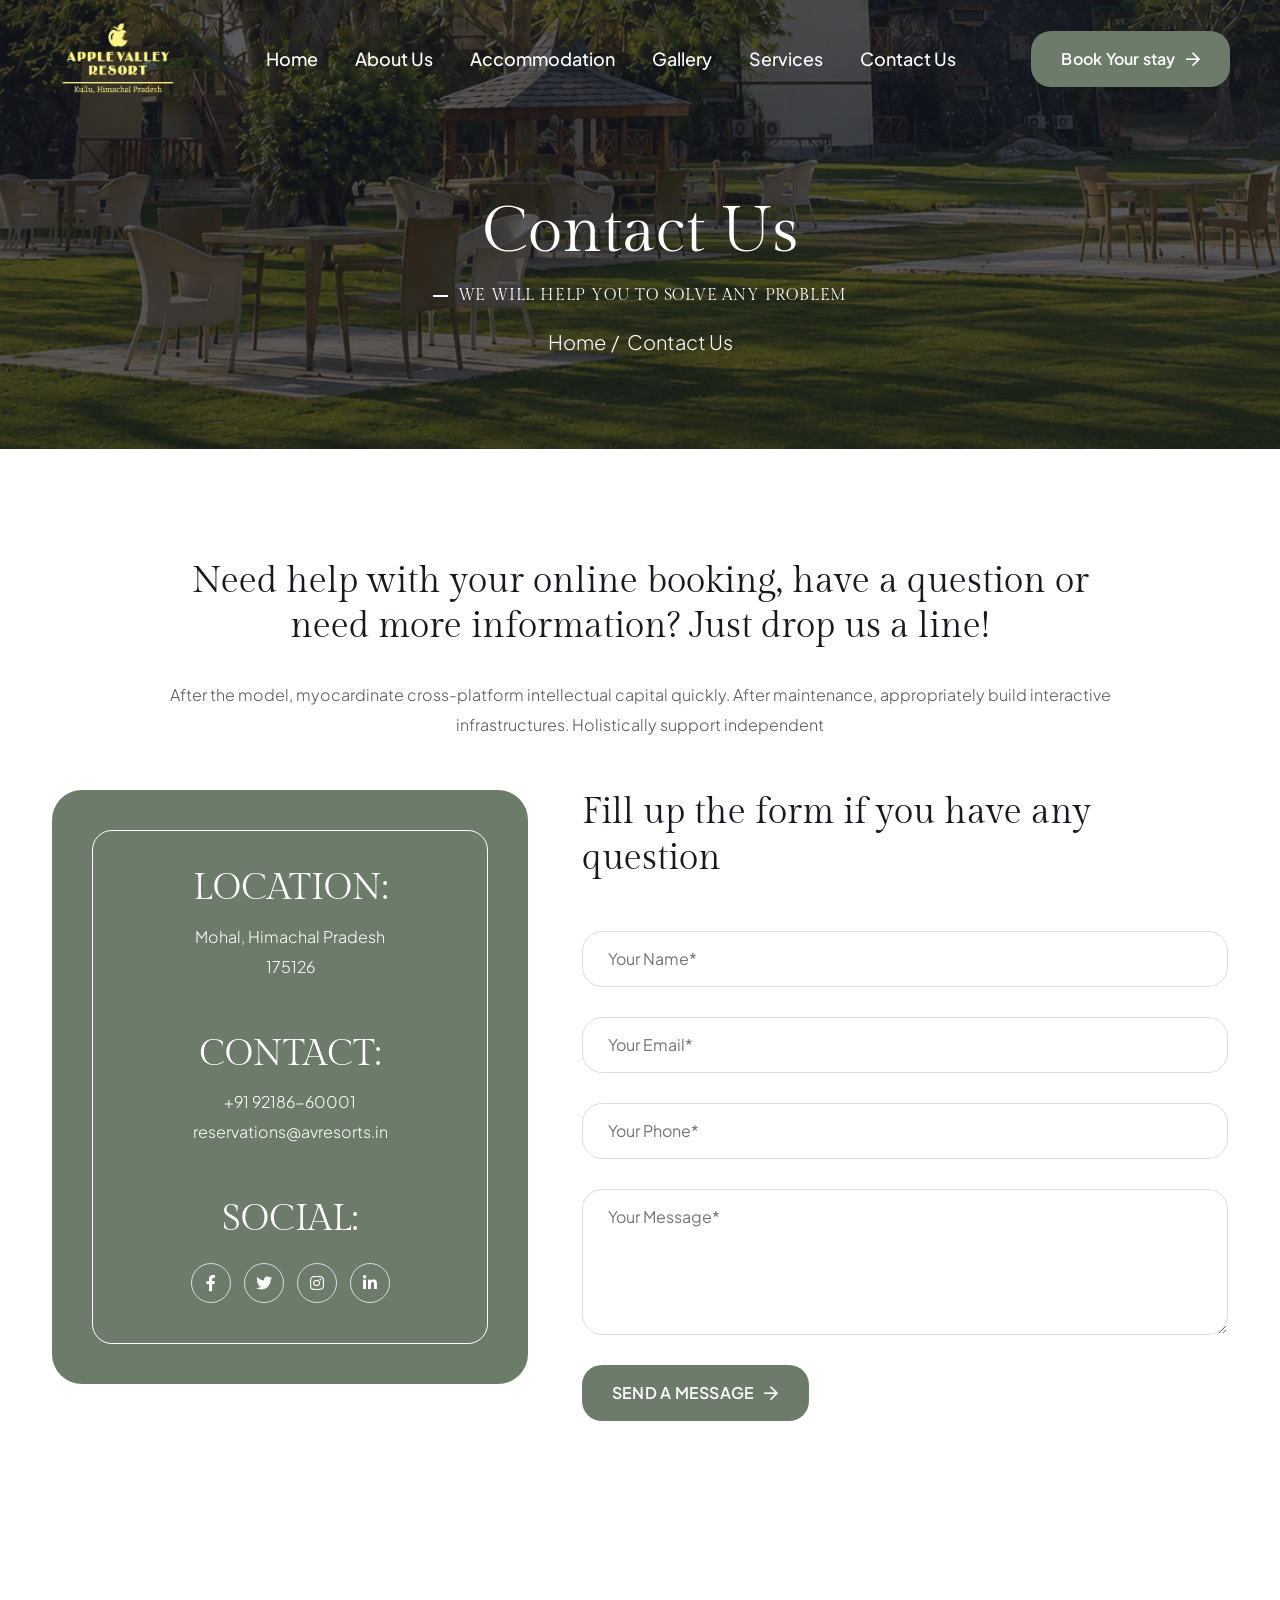
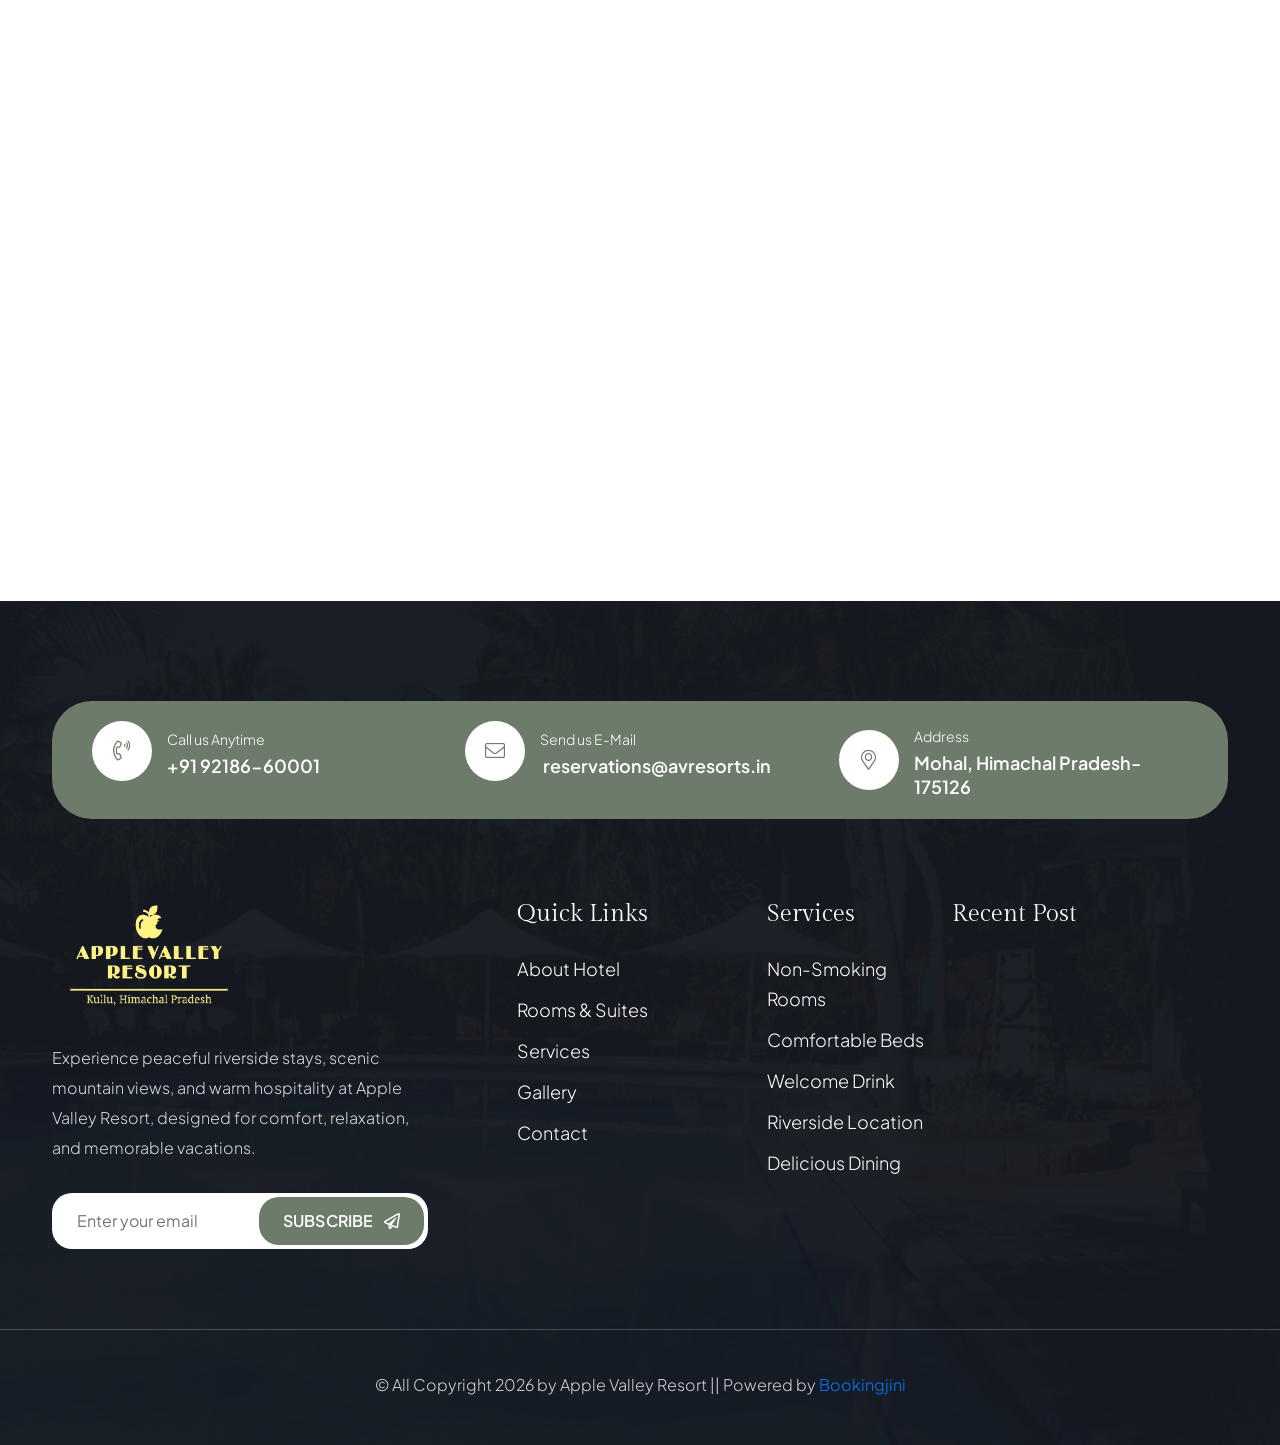
==== commit d87f6826: "Uploading" ====
--- a/contact.html
+++ b/contact.html
@@ -1,409 +1,190 @@
 <!DOCTYPE html>
 <html lang="zxx">
-    <head>
-        <!--====== Required meta tags ======-->
-        <meta charset="utf-8">
-        <meta http-equiv="x-ua-compatible" content="ie=edge">
-        <meta name="description" content="Hotel, Resort, Rooms">
-        <meta name="viewport" content="width=device-width, initial-scale=1, shrink-to-fit=no">
-        <!--====== Title ======-->
-        <title>Luxivo - Hotel & Resort Booking HTML5 Template</title>
-        <!--====== Favicon Icon ======-->
-        <link rel="shortcut icon" href="assets/images/favicon.png" type="image/png">
-        <!--====== Google Fonts ======-->
-        <link href="https://fonts.googleapis.com/css2?family=Gilda+Display&family=Plus+Jakarta+Sans:ital,wght@0,200..800;1,200..800&display=swap" rel="stylesheet">
-        <!--====== FontAwesome css ======-->
-        <link rel="stylesheet" href="assets/fonts/fontawesome/css/all.min.css">
-        <!--====== Bootstrap css ======-->
-        <link rel="stylesheet" href="assets/css/plugins/bootstrap.min.css">
-        <!--====== Slick-popup css ======-->
-        <link rel="stylesheet" href="assets/css/plugins/slick.css">
-        <!--====== Magnific-popup css ======-->
-        <link rel="stylesheet" href="assets/css/plugins/magnific-popup.css">
-        <!--====== Nice Select css ======-->
-        <link rel="stylesheet" href="assets/css/plugins/nice-select.css">
-        <!--====== Aos css ======-->
-        <link rel="stylesheet" href="assets/css/plugins/aos.css">
-        <!--====== Default css ======-->
-        <link rel="stylesheet" href="assets/css/spacings.css">
-        <!--====== Default css ======-->
-        <link rel="stylesheet" href="assets/css/style.css">
-    </head>
-    <body>
-        <!--====== Start Preloader ======-->
-        <div class="preloader">
-            <div class="loading-wrapper">
-                <div class="loading"></div>
-                <div id="loading-icon"><img src="assets/images/loader.png" alt="loader"></div>
-            </div>
-        </div><!--====== End Preloader ======-->
-        <!--====== Start Overlay ======-->
-        <div class="offcanvas__overlay"></div>
-        <!--=== Start  Header Area  ===-->
-        <header class="header-area header-one page-header transparent-header">
-            <!--====  Header Navigation  ===-->
-            <div class="header-navigation">
-                <div class="container-fluid">
-                    <!--====  Primary Menu  ===-->
-                    <div class="primary-menu">
-                        <!--====  Site Branding  ===-->
-                        <div class="site-branding">
-                            <a href="index.html" class="brand-logo"><img src="assets/images/logo/logo-white.png" alt="Brand Logo"></a>
-                        </div>
-                        <!--=== Main Menu ===-->
-                        <div class="theme-nav-menu">
-                            <!--=== Menu Top ===-->
-                            <div class="theme-menu-top d-block d-xl-none">
-                                <div class="site-branding">
-                                    <a href="index.html" class="brand-logo"><img src="assets/images/logo/logo-main.png" alt="Brand Logo"></a>
-                                </div>
-                            </div>
-                            <!--=== Main Menu ===-->
-                            <nav class="main-menu">
-                                <ul>
-                                    <li class="menu-item has-children"><a href="index.html">Home</a>
-                                        <ul class="sub-menu">
-                                            <li><a href="index.html">Home One</a></li>
-                                            <li><a href="index-2.html">Home Two</a></li>
-                                            <li><a href="index-3.html">Home Three</a></li>
-                                        </ul>
-                                    </li>
-                                    <li class="menu-item has-children"><a href="#">Rooms & Suites</a>
-                                        <ul class="sub-menu">
-                                            <li><a href="rooms.html">Rooms Grid</a></li>
-                                            <li><a href="rooms-2.html">Rooms List</a></li>
-                                            <li><a href="room-details.html">Room Details</a></li>
-                                        </ul>
-                                    </li>
-                                    <li class="menu-item has-children"><a href="#">Pages</a>
-                                        <ul class="sub-menu">
-                                            <li><a href="about.html">About Us</a></li>
-                                            <li><a href="services.html">Services</a>
-                                                <ul class="sub-menu">
-                                                    <li><a href="services.html">Services</a></li>
-                                                    <li><a href="service-details.html">Service Details</a></li>
-                                                </ul>
-                                            </li>
-                                            <li><a href="offer.html">Offers</a></li>
-                                            <li><a href="offer-details.html">Offer Details</a></li>
-                                            <li><a href="gallery.html">Our Gallery</a></li>
-                                            <li><a href="team.html">Our Team</a></li>
-                                            <li><a href="team-details.html">Team Details</a></li>
-                                            <li><a href="pricing.html">Pricing</a></li>
-                                            <li><a href="faqs.html">Faqs</a></li>
-                                            <li><a href="404.html">404</a></li>
-                                        </ul>
-                                    </li>
-                                    <li class="menu-item has-children"><a href="#">News</a>
-                                        <ul class="sub-menu">
-                                            <li><a href="blog-grid.html">Blog Grid</a></li>
-                                            <li><a href="blog-standard.html">Blog Standard</a></li>
-                                            <li><a href="blog-details.html">Blog Details</a></li>
-                                        </ul>
-                                    </li>
-                                    <li class="menu-item"><a href="contact.html">Contact</a></li>
-                                </ul>
-                            </nav>
-                            <!--=== Nav Button ===-->
-                            <div class="theme-nav-button mt-20 d-block d-md-none">
-                                <a href="contact.html" class="theme-btn style-one">Get A Quote<i class="far fa-arrow-right"></i></a>
-                            </div>
-                            <!--===  Menu Bottom ===-->
-                            <div class="theme-menu-bottom mt-50 d-block d-xl-none">
-                                <h5>Follow Us</h5>
-                                <ul class="social-link">
-                                    <li><a href="#"><i class="fab fa-facebook-f"></i></a></li>
-                                    <li><a href="#"><i class="fab fa-twitter"></i></a></li>
-                                    <li><a href="#"><i class="fab fa-linkedin-in"></i></a></li>
-                                    <li><a href="#"><i class="fab fa-youtube"></i></a></li>
-                                </ul>
-                            </div>
-                        </div>
-                        <!--=== Header Nav Right ===-->
-                        <div class="nav-right-item">
-                            <div class="nav-button d-none d-md-block">
-                                <a href="contact.html" class="theme-btn style-one">Get A Quote<i class="far fa-arrow-right"></i></a>
-                            </div>
-                            <div class="navbar-toggler">
-                                <span></span>
-                                <span></span>
-                                <span></span>
-                            </div>
-                        </div>
-                    </div>
-                </div>
-            </div>    
-        </header><!--=== End  Header Area  ===-->
-        <main>
-            <!--======  Start Page Hero Section  ======-->
-            <section class="page-hero bg_cover p-r z-1" data-src="assets/images/innerpage/bg/page-bg.jpg">
-                <div class="container">
-                    <div class="row justify-content-center">
-                        <div class="col-lg-8">
-                            <!--=== Page Content ===-->
-                            <div class="page-content text-center">
-                                <h1>Contact Us</h1>
-                                <h6>We will help you to solve any problem</h6>
-                                <ul>
-                                    <li><a href="index.html">Home</a></li>
-                                    <li>Contact Us</li>
-                                </ul>
-                            </div>
-                        </div>
-                    </div>
-                </div>
-            </section><!--======  End Page Hero Section  ======-->
-            <!--======  Start Contact Section  ======-->
-            <section class="luxivo-contact-sec pt-110 pb-120">
-                <div class="container">
-                    <div class="row justify-content-center">
-                        <div class="col-lg-10">
-                            <!--=== Text Box ===-->
-                            <div class="text-box text-center mb-50">
-                                <h3 class="mb-30" data-aos="fade-up" data-aos-duration="800">Need help with your online booking,
-have a question or need more information? Just drop us a line!</h3>
-                                <p data-aos="fade-up" data-aos-duration="1000">After the model, myocardinate cross-platform intellectual capital quickly.  After maintenance, appropriately build interactive infrastructures.  Holistically support independent</p>
-                            </div>
-                        </div>
-                    </div>
-                    <div class="row">
-                        <div class="col-lg-5">
-                            <!--=== Contact Info Wrapper ===-->
-                            <div class="contact-info-wrapper mb-5 mb-xl-0" data-aos="fade-up" data-aos-duration="800">
-                                <div class="contact-info-box">
-                                    <div class="luxivo-info-box text-center">
-                                        <div class="content">
-                                            <h3>LOCATION:</h3>
-                                            <p>3949 State 38b Rte <br> Newark Valley, New York(NY), 139</p>
-                                        </div>
-                                    </div>
-                                    <div class="luxivo-info-box text-center">
-                                        <div class="content">
-                                            <h3>CONTACT:</h3>
-                                            <p><a href="tel:+99(0)4325058236">+99 (0) 432 505 8236</a></p>
-                                            <p><a href="tel:luxivo456@gmail.com">luxivo456@gmail.com</a></p>
-                                        </div>
-                                    </div>
-                                    <div class="luxivo-info-box text-center">
-                                        <div class="content">
-                                            <h3 class="mb-20">SOCIAL:</h3>
-                                            <div class="social-box">
-                                                <a href="#"><i class="fab fa-facebook-f"></i></a>
-                                                <a href="#"><i class="fab fa-twitter"></i></a>
-                                                <a href="#"><i class="fab fa-instagram"></i></a>
-                                                <a href="#"><i class="fab fa-linkedin-in"></i></a>
-                                            </div>
-                                        </div>
-                                    </div>
-                                </div>
-                            </div>
-                        </div>
-                        <div class="col-lg-7">
-                            <!--=== Contact Wrapper ===-->
-                            <div class="contact-form-wrapper" data-aos="fade-up" data-aos-duration="1000">
-                                <h3 class="mb-50">Fill up the form if you have any question</h3>
-                                <form class="contact-form">
-                                    <div class="form-gorup">
-                                        <input type="text" class="form_control" placeholder="Your Name*" name="name" required>
-                                    </div>
-                                    <div class="form-gorup">
-                                        <input type="email" class="form_control" placeholder="Your Email*" name="email" required>
-                                    </div>
-                                    <div class="form-gorup">
-                                        <input type="text" class="form_control" placeholder="Your Phone*" name="phone" required>
-                                    </div>
-                                    <div class="form-gorup">
-                                        <textarea class="form_control" name="message" placeholder="Your Message*" rows="4"></textarea>
-                                    </div>
-                                    <div class="form-gorup">
-                                        <button class="theme-btn style-one">SEND A MESSAGE<i class="far fa-arrow-right"></i></button>
-                                    </div>
-                                </form>
-                            </div>
-                        </div>
-                    </div>
-                </div>
-            </section><!--======  End Contact Section  ======-->
-            <!--======  Start Map Section  ======-->
-            <section class="luxivo-map-sec">
-                <!--=== Map Box ===-->
-                <div class="map-box mb-5 mb-xl-0" data-aos="fade-up" data-aos-duration="1200">
-                    <iframe src="https://www.google.com/maps/embed?pb=!1m10!1m8!1m3!1d96777.16150026117!2d-74.00840582560909!3d40.71171357405996!3m2!1i1024!2i768!4f13.1!5e0!3m2!1sen!2sbd!4v1706508986625!5m2!1sen!2sbd" loading="lazy">
-                    </iframe>
-                </div>
-            </section>
-        </main>
-        <!--======  Start Footer  ======-->
-        <footer class="main-footer bg_cover" data-src="assets/images/footer/footer-bg.jpg">
-            <!--=== Footer Top ===-->
+
+<head>
+    <!--====== Required meta tags ======-->
+    <meta charset="utf-8">
+    <meta http-equiv="x-ua-compatible" content="ie=edge">
+    <meta name="description" content="Hotel, Resort, Rooms">
+    <meta name="viewport" content="width=device-width, initial-scale=1, shrink-to-fit=no">
+    <!--====== Title ======-->
+    <title>Contact Us || Welcome to Apple Valley Resort</title>
+    <!--====== Favicon Icon ======-->
+    <link rel="shortcut icon" href="assets/images/apple-valley-imgs/logon.png" type="image/png">
+    <!--====== Google Fonts ======-->
+    <link
+        href="https://fonts.googleapis.com/css2?family=Gilda+Display&family=Plus+Jakarta+Sans:ital,wght@0,200..800;1,200..800&display=swap"
+        rel="stylesheet">
+    <!--====== FontAwesome css ======-->
+    <link rel="stylesheet" href="assets/fonts/fontawesome/css/all.min.css">
+    <!--====== Bootstrap css ======-->
+    <link rel="stylesheet" href="assets/css/plugins/bootstrap.min.css">
+    <!--====== Slick-popup css ======-->
+    <link rel="stylesheet" href="assets/css/plugins/slick.css">
+    <!--====== Magnific-popup css ======-->
+    <link rel="stylesheet" href="assets/css/plugins/magnific-popup.css">
+    <!--====== Nice Select css ======-->
+    <link rel="stylesheet" href="assets/css/plugins/nice-select.css">
+    <!--====== Aos css ======-->
+    <link rel="stylesheet" href="assets/css/plugins/aos.css">
+    <!--====== Default css ======-->
+    <link rel="stylesheet" href="assets/css/spacings.css">
+    <!--====== Default css ======-->
+    <link rel="stylesheet" href="assets/css/style.css">
+</head>
+
+<body>
+    <!--====== Start Preloader ======-->
+    <div class="preloader">
+        <div class="loading-wrapper">
+            <div class="loading"></div>
+            <div id="loading-icon"><img src="assets/images/loader.png" alt="loader"></div>
+        </div>
+    </div><!--====== End Preloader ======-->
+    <!--====== Start Overlay ======-->
+    <div class="offcanvas__overlay"></div>
+    <!--=== Start  Header Area  ===-->
+    <script src="header.js"></script>
+    <!--=== End  Header Area  ===-->
+    <main>
+        <!--======  Start Page Hero Section  ======-->
+        <section class="page-hero bg_cover p-r z-1" data-src="/assets/images/apple-valley-imgs/35.jpeg"
+            data-overlay="5">
             <div class="container">
-                <div class="footer-top-area" data-aos="fade-up" data-aos-duration="800">
-                    <div class="row">
-                        <div class="col-lg-4 col-md-6">
-                            <div class="luxivo-info-box style-one">
-                                <div class="icon">
-                                    <i class="fal fa-phone-volume"></i>
-                                </div>
-                                <div class="content">
-                                    <span>Call us Anytime</span>
-                                    <h5><a href="tel:+00123(4325)236">+00 123 (4325) 236</a></h5>
-                                </div>
-                            </div>
-                        </div>
-                        <div class="col-lg-4 col-md-6">
-                            <div class="luxivo-info-box style-one">
-                                <div class="icon">
-                                    <i class="fal fa-envelope"></i>
-                                </div>
-                                <div class="content">
-                                    <span>Send us E-Mail</span>
-                                    <h5><a href="mailto:info.example@gmail.com">Info.example@gmail.com</a></h5>
-                                </div>
-                            </div>
-                        </div>
-                        <div class="col-lg-4 col-md-6">
-                            <div class="luxivo-info-box style-one">
-                                <div class="icon">
-                                    <i class="fal fa-map-marker-alt"></i>
-                                </div>
-                                <div class="content">
-                                    <span>Address</span>
-                                    <h5>Evergreen Terrace, Brooklyn</h5>
-                                </div>
-                            </div>
+                <div class="row justify-content-center">
+                    <div class="col-lg-8">
+                        <!--=== Page Content ===-->
+                        <div class="page-content text-center">
+                            <h1>Contact Us</h1>
+                            <h6>We will help you to solve any problem</h6>
+                            <ul>
+                                <li><a href="index.html">Home</a></li>
+                                <li>Contact Us</li>
+                            </ul>
                         </div>
                     </div>
                 </div>
             </div>
-            <!--=== Footer Widget Area ===-->
-            <div class="footer-widget-area pt-80 pb-40">
-                <div class="container">
-                    <div class="row justify-content-center">
-                        <div class="col-xl-4 col-md-6 col-sm-12 order-1">
-                            <!--=== Footer Widget ===-->
-                            <div class="footer-widget footer-about-widget mb-40" data-aos="fade-up" data-aos-duration="800">
-                                <div class="widget-content">
-                                    <div class="footer-logo mb-30">
-                                        <img src="assets/images/logo/logo-white.png" alt="Logo White">
-                                    </div>
-                                    <p>Conveniently fashion market positioning readiness before sticky communities. Assertively matrix multif sources through team building</p>
-                                    <div class="newsletter-box">
-                                        <form>
-                                            <div class="form-group">
-                                                <input type="email" placeholder="Enter your email" class="form_control" required>
-                                                <button class="theme-btn style-one">SUBSCRIBE <i class="far fa-paper-plane"></i></button>
-                                            </div>
-                                        </form>
+        </section><!--======  End Page Hero Section  ======-->
+        <!--======  Start Contact Section  ======-->
+        <section class="luxivo-contact-sec pt-110 pb-120">
+            <div class="container">
+                <div class="row justify-content-center">
+                    <div class="col-lg-10">
+                        <!--=== Text Box ===-->
+                        <div class="text-box text-center mb-50">
+                            <h3 class="mb-30" data-aos="fade-up" data-aos-duration="800">Need help with your online
+                                booking,
+                                have a question or need more information? Just drop us a line!</h3>
+                            <p data-aos="fade-up" data-aos-duration="1000">After the model, myocardinate cross-platform
+                                intellectual capital quickly. After maintenance, appropriately build interactive
+                                infrastructures. Holistically support independent</p>
+                        </div>
+                    </div>
+                </div>
+                <div class="row">
+                    <div class="col-lg-5">
+                        <!--=== Contact Info Wrapper ===-->
+                        <div class="contact-info-wrapper mb-5 mb-xl-0" data-aos="fade-up" data-aos-duration="800">
+                            <div class="contact-info-box">
+                                <div class="luxivo-info-box text-center">
+                                    <div class="content">
+                                        <h3>LOCATION:</h3>
+                                        <p>Mohal, Himachal Pradesh<br> 175126 </p>
                                     </div>
                                 </div>
-                            </div>
-                        </div>
-                        <div class="col-xl-5 col-sm-12 order-3 order-xl-2">
-                            <div class="row">
-                                <div class="col-md-6">
-                                    <!--=== Footer Widget ===-->
-                                    <div class="footer-widget footer-nav-widget mb-40" data-aos="fade-up" data-aos-duration="1000">
-                                        <div class="widget-content">
-                                            <h4 class="widget-title">Quick Links</h4>
-                                            <ul class="widget-nav">
-                                                <li><a href="about.html">About Hotel</a></li>
-                                                <li><a href="rooms.html">Rooms & Suites</a></li>
-                                                <li><a href="services.html">Services</a></li>
-                                                <li><a href="blog-grid.html">News & media</a></li>
-                                                <li><a href="team.html">Our Team</a></li>
-                                                <li><a href="contact.html">Contact</a></li>
-                                            </ul>
-                                        </div>
+                                <div class="luxivo-info-box text-center">
+                                    <div class="content">
+                                        <h3>CONTACT:</h3>
+                                        <p><a href="tel:+919218660001">+91 92186-60001 </a></p>
+                                        <p><a href="tel:reservations@avresorts.in">reservations@avresorts.in</a></p>
                                     </div>
                                 </div>
-                                <div class="col-md-6">
-                                    <!--=== Footer Widget ===-->
-                                    <div class="footer-widget footer-nav-widget mb-40" data-aos="fade-up" data-aos-duration="1000">
-                                        <div class="widget-content">
-                                            <h4 class="widget-title">Useful Links</h4>
-                                            <ul class="widget-nav">
-                                                <li><a href="rooms.html">Rooms & Suites</a></li>
-                                                <li><a href="offer.html">Offers</a></li>
-                                                <li><a href="team.html">Team</a></li>
-                                                <li><a href="gallery.html">Gallery</a></li>
-                                                <li><a href="pricing.html">Pricing</a></li>
-                                                <li><a href="faqs.html">FAQ’s</a></li>
-                                            </ul>
-                                        </div>
-                                    </div>
-                                </div>
-                            </div>
-                        </div>
-                        <div class="col-xl-3 col-md-6 col-sm-12 order-2 order-xl-3">
-                            <!--=== Footer Widget ===-->
-                            <div class="footer-widget footer-post-widget mb-40" data-aos="fade-up" data-aos-duration="1400">
-                                <div class="widget-content">
-                                    <h4 class="widget-title">Recent Post</h4>
-                                    <div class="recent-post-list">
-                                        <div class="footer-recent-post mb-30">
-                                            <div class="thumbnail">
-                                                <img src="assets/images/footer/post-thumb1.jpg" alt="Post Thumbnail">
-                                            </div>
-                                            <div class="content">
-                                                <span><i class="fal fa-calendar-alt"></i>08 August, 2025</span>
-                                                <h6><a href="blog-details.html">Continually network focused infrastructures</a></h6>
-                                            </div>
-                                        </div>
-                                        <div class="footer-recent-post mb-30">
-                                            <div class="thumbnail">
-                                                <img src="assets/images/footer/post-thumb2.jpg" alt="Post Thumbnail">
-                                            </div>
-                                            <div class="content">
-                                                <span><i class="fal fa-calendar-alt"></i>08 August, 2025</span>
-                                                <h6><a href="blog-details.html">Appropriately initiate resource through line</a></h6>
-                                            </div>
+                                <div class="luxivo-info-box text-center">
+                                    <div class="content">
+                                        <h3 class="mb-20">SOCIAL:</h3>
+                                        <div class="social-box">
+                                            <a href="#"><i class="fab fa-facebook-f"></i></a>
+                                            <a href="#"><i class="fab fa-twitter"></i></a>
+                                            <a href="#"><i class="fab fa-instagram"></i></a>
+                                            <a href="#"><i class="fab fa-linkedin-in"></i></a>
                                         </div>
                                     </div>
                                 </div>
                             </div>
                         </div>
                     </div>
-                </div>
-            </div>
-            <!--=== Copyright Area ===-->
-            <div class="copyright-area">
-                <div class="container">
-                    <div class="row">
-                        <div class="col-xl-12">
-                            <!--=== Copyright Text ===-->
-                            <div class="copyright-text text-center">
-                                <p>&copy; All Copyright 2025 by Luxivo. All Rights Reserved.</p>
-                            </div>
+                    <div class="col-lg-7">
+                        <!--=== Contact Wrapper ===-->
+                        <div class="contact-form-wrapper" data-aos="fade-up" data-aos-duration="1000">
+                            <h3 class="mb-50">Fill up the form if you have any question</h3>
+                            <form class="contact-form">
+                                <div class="form-gorup">
+                                    <input type="text" class="form_control" placeholder="Your Name*" name="name"
+                                        required>
+                                </div>
+                                <div class="form-gorup">
+                                    <input type="email" class="form_control" placeholder="Your Email*" name="email"
+                                        required>
+                                </div>
+                                <div class="form-gorup">
+                                    <input type="text" class="form_control" placeholder="Your Phone*" name="phone"
+                                        required>
+                                </div>
+                                <div class="form-gorup">
+                                    <textarea class="form_control" name="message" placeholder="Your Message*"
+                                        rows="4"></textarea>
+                                </div>
+                                <div class="form-gorup">
+                                    <button class="theme-btn style-one">SEND A MESSAGE<i
+                                            class="far fa-arrow-right"></i></button>
+                                </div>
+                            </form>
                         </div>
                     </div>
                 </div>
             </div>
-        </footer><!--====== End Footer  ======-->
-        <!--====== Back To Top  ======-->
-        <div class="back-to-top" ><i class="far fa-angle-up"></i></div>
-        <!--====== Jquery js ======-->
-        <script src="assets/js/plugins/jquery-3.7.1.min.js"></script>
-        <!--====== Bootstrap js ======-->
-        <script src="assets/js/plugins/popper.min.js"></script>
-        <!--====== Bootstrap js ======-->
-        <script src="assets/js/plugins/bootstrap.min.js"></script>
-        <!--====== Slick js ======-->
-        <script src="assets/js/plugins/slick.min.js"></script>
-        <!--====== Magnific js ======-->
-        <script src="assets/js/plugins/jquery.magnific-popup.min.js"></script>
-        <!--====== Waypoint js ======-->
-        <script src="assets/js/plugins/jquery.waypoints.js"></script>
-        <!--====== CounterUp js ======-->
-        <script src="assets/js/plugins/jquery.counterup.min.js"></script>
-        <!--====== Nice Select js ======-->
-        <script src="assets/js/plugins/jquery.nice-select.min.js"></script>
-        <!--====== ImagesLoaded js ======-->
-        <script src="assets/js/plugins/imagesloaded.min.js"></script>
-        <!--====== Isotope js ======-->
-        <script src="assets/js/plugins/isotope.min.js"></script>
-        <!--====== Aos js ======-->
-        <script src="assets/js/plugins/aos.js"></script>
-        <!--====== Common js ======-->
-        <script src="assets/js/theme.js"></script>
-    </body>
+        </section><!--======  End Contact Section  ======-->
+        <!--======  Start Map Section  ======-->
+        <section class="luxivo-map-sec">
+            <!--=== Map Box ===-->
+            <div class="map-box mb-5 mb-xl-0" data-aos="fade-up" data-aos-duration="1200">
+                <iframe
+                    src="https://www.google.com/maps/embed?pb=!1m14!1m8!1m3!1d49037.050832871755!2d77.128479!3d31.91389!3m2!1i1024!2i768!4f13.1!3m3!1m2!1s0x3904f719cd916fbd%3A0x623910b74584aa4c!2sApple%20Valley%20Resort!5e1!3m2!1sen!2sin!4v1785841497048!5m2!1sen!2sin"
+                    width="100%" height="300" style="border:0;" allowfullscreen="" loading="lazy"
+                    referrerpolicy="strict-origin-when-cross-origin"></iframe>
+            </div>
+        </section>
+    </main>
+    <!--======  Start Footer  ======-->
+    <script src="footer.js"></script>
+    <!--====== End Footer  ======-->
+    <!--====== Back To Top  ======-->
+    <div class="back-to-top"><i class="far fa-angle-up"></i></div>
+    <!--====== Jquery js ======-->
+    <script src="assets/js/plugins/jquery-3.7.1.min.js"></script>
+    <!--====== Bootstrap js ======-->
+    <script src="assets/js/plugins/popper.min.js"></script>
+    <!--====== Bootstrap js ======-->
+    <script src="assets/js/plugins/bootstrap.min.js"></script>
+    <!--====== Slick js ======-->
+    <script src="assets/js/plugins/slick.min.js"></script>
+    <!--====== Magnific js ======-->
+    <script src="assets/js/plugins/jquery.magnific-popup.min.js"></script>
+    <!--====== Waypoint js ======-->
+    <script src="assets/js/plugins/jquery.waypoints.js"></script>
+    <!--====== CounterUp js ======-->
+    <script src="assets/js/plugins/jquery.counterup.min.js"></script>
+    <!--====== Nice Select js ======-->
+    <script src="assets/js/plugins/jquery.nice-select.min.js"></script>
+    <!--====== ImagesLoaded js ======-->
+    <script src="assets/js/plugins/imagesloaded.min.js"></script>
+    <!--====== Isotope js ======-->
+    <script src="assets/js/plugins/isotope.min.js"></script>
+    <!--====== Aos js ======-->
+    <script src="assets/js/plugins/aos.js"></script>
+    <!--====== Common js ======-->
+    <script src="assets/js/theme.js"></script>
+</body>
+
 </html>
--- a/assets/css/style.css
+++ b/assets/css/style.css
@@ -484,7 +484,7 @@
   height: 50px;
   line-height: 50px;
   position: fixed;
-  right: 30px;
+  left: 30px;
   text-align: center;
   text-decoration: none;
   -webkit-transition: 0.3s;
